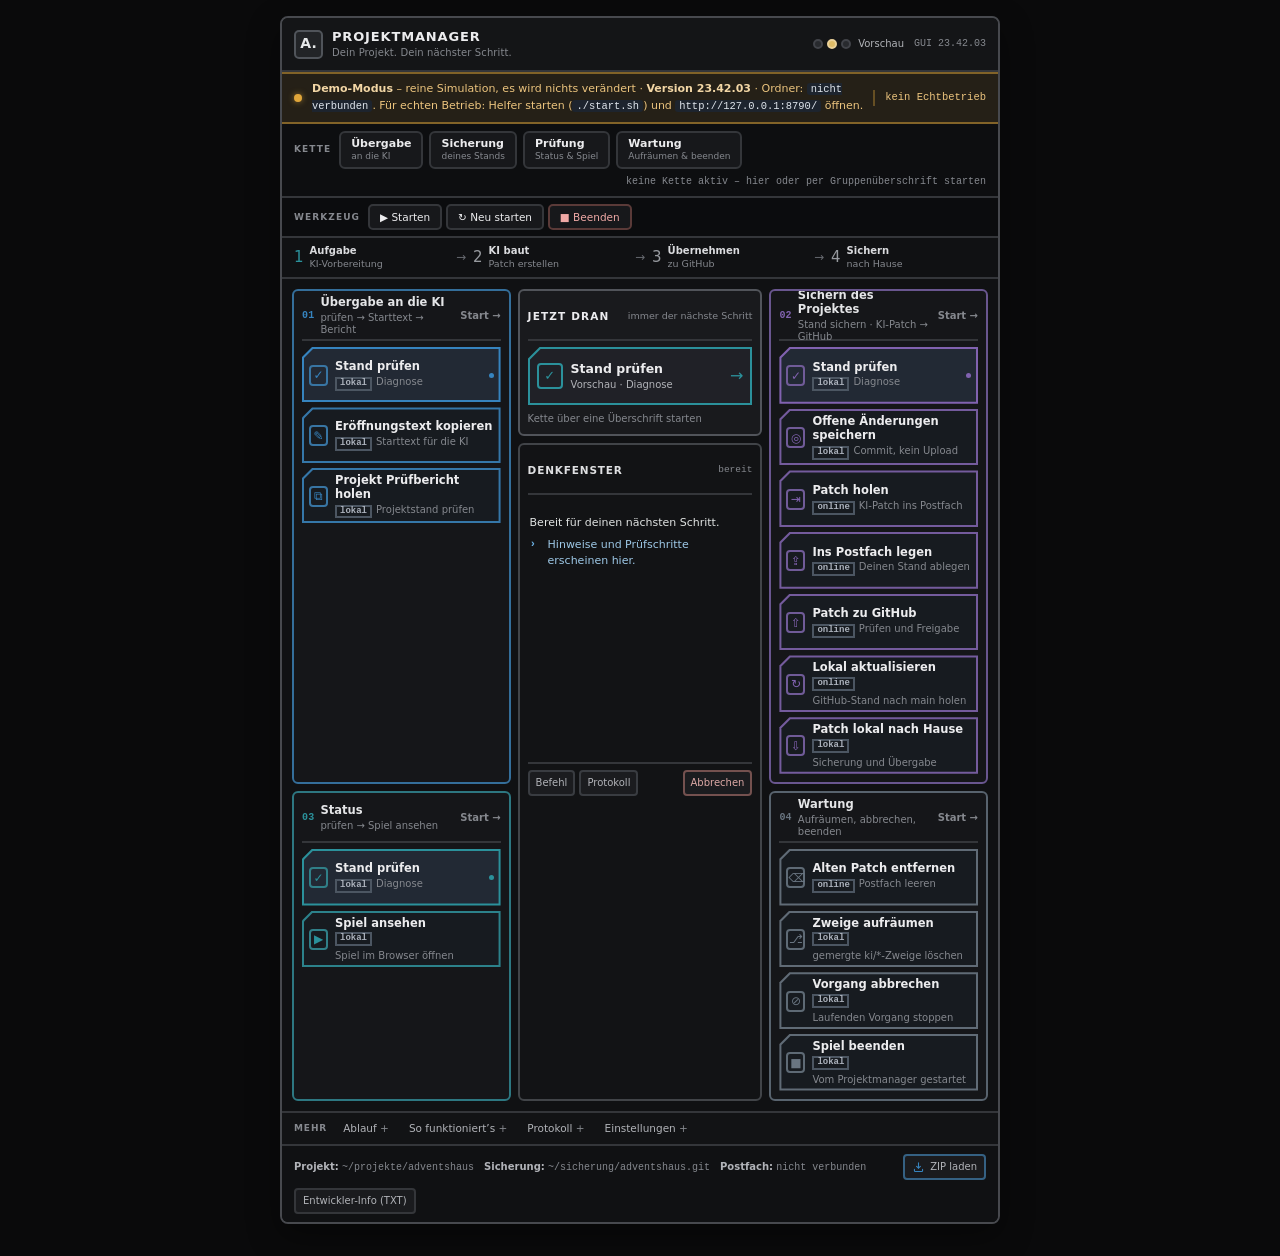
==== index.html @ cfe74dcd "Add files via upload" ====
<!DOCTYPE html>
<html lang="de"><head>
<meta charset="utf-8">
<meta name="viewport" content="width=device-width, initial-scale=1">
<title>Projektmanager</title>
<style id="appStyles">
  :root{
    --bg:#0a0a0b; --bg2:#101113; --karte:#151619; --kante:#34363a; --kante2:#4a4d52;
    --text:#ececee; --text2:#b1b3b8; --text3:#85888e;
    --blau:#3684bf; --violett:#8162b0; --tuerkis:#2b919b; --grau:#697581;
    --bernstein:#d7ac67; --gruen:#80c991; --rot:#dd8d88; --gelb:#dfbc67;
    --mono:"SFMono-Regular",Consolas,"Liberation Mono",Menlo,monospace;
    /* Einheitliche Linien-/Rahmenstärke der gesamten GUI (doppelt: 1px → 2px) */
    --rahmen:2px;
    /* Gemeinsame Kopfhöhe aller Spaltenköpfe: damit liegt die Oberkante des
       großen Knopfes immer exakt auf der Höhe der ersten Knöpfe in 01/02 */
    --kopf-h:42px;
  }
  *{box-sizing:border-box}
  html,body{margin:0;padding:0}
  h1,h2,h3,h4,p,pre{margin-top:0}
  button{font:inherit}
  body{
    background:var(--bg);
    color:var(--text);
    font-family:system-ui,-apple-system,"Segoe UI",Roboto,sans-serif;
    font-size:12px; line-height:1.4; padding:16px 8px 32px;
    -webkit-font-smoothing:antialiased;
  }
  .hidden{display:none !important}
  button:focus-visible{outline:2px solid #e8e9eb;outline-offset:2px}

  /* ---------- Hülle ---------- */
  .app{
    width:720px; max-width:100%; margin:0 auto;
    background:#101113;
    border:var(--rahmen) solid #47494e; border-radius:8px;
    box-shadow:0 12px 32px rgba(0,0,0,.38);
    overflow:hidden; animation:erscheinen .32s ease-out both;
  }
  @keyframes erscheinen{from{opacity:0;transform:translateY(5px)}to{opacity:1;transform:translateY(0)}}

  /* ---------- Kopf ---------- */
  .kopf{
    display:flex; align-items:center; justify-content:space-between; gap:10px;
    padding:10px 12px; border-bottom:var(--rahmen) solid var(--kante); background:#141517;
  }
  .logo{display:flex;align-items:center;gap:9px;min-width:0}
  .logo-mark{
    width:29px;height:29px;border-radius:5px;flex:none;
    background:#222427;border:var(--rahmen) solid #50545a;
    display:grid;place-items:center;color:#e6e8e9;font-weight:800;font-size:14px;
  }
  .logo-txt strong{display:block;font-size:13px;font-weight:750;letter-spacing:.065em;text-transform:uppercase}
  .logo-txt span{display:block;font-size:10px;color:var(--text3);letter-spacing:.01em}
  .kopf-rechts{display:flex;align-items:center;gap:10px;flex:none}

  .ampel{display:flex;align-items:center;gap:4px}
  .lampe{width:10px;height:10px;border-radius:50%;background:#282a2e;border:var(--rahmen) solid #414349;transition:background .2s,border-color .2s}
  .lampe.aktiv.rot{background:var(--rot);border-color:#e9aaa6}
  .lampe.aktiv.gelb{background:var(--gelb);border-color:#ead19a}
  .lampe.aktiv.gruen{background:var(--gruen);border-color:#a9ddb5}
  .ampel-txt{font-size:10px;color:var(--text2);margin-left:3px;white-space:nowrap}
  .version{font-family:var(--mono);font-size:10px;color:var(--text3);white-space:nowrap}

  /* ---------- Banner ---------- */
  /* Streifenform bleibt; Farbgebung und Inhaltsaufbau wie im Original-Banner
     (getönter Grund, farbige Kante, fettes Schlüsselwort, Code-Chips).
     Demo = gelb/bernstein, Echt = grün, Fehler = rot. */
  .banner{
    --bc:224,166,58; --bt:#ecc47e;
    display:flex;align-items:center;gap:10px;
    padding:7px 12px;font-size:11px;line-height:1.5;
    background:rgba(var(--bc),.1);color:var(--bt);
    border-top:var(--rahmen) solid rgba(var(--bc),.5);
    border-bottom:var(--rahmen) solid rgba(var(--bc),.5);
  }
  .banner.modus-demo{--bc:224,166,58; --bt:#ecc47e}
  .banner.modus-echt{--bc:53,194,138; --bt:#8fe0bd}
  .banner.fehler{--bc:217,83,79; --bt:#f0a9a6}
  .banner .punkt{width:8px;height:8px;border-radius:50%;flex:none;background:rgb(var(--bc));box-shadow:0 0 6px rgba(var(--bc),.6)}
  .banner .btext{flex:1;min-width:0}
  .banner .btext b{font-weight:700;color:color-mix(in srgb,var(--bt) 70%,#ffffff)}
  .banner .btext code{
    font-family:var(--mono);font-size:.95em;color:#dfe5ec;
    background:#1d242e;padding:0 4px;border-radius:3px;overflow-wrap:anywhere;
  }
  .banner .mono{
    font-family:var(--mono);font-size:10.5px;color:var(--bt);white-space:nowrap;flex:none;
    padding-left:10px;border-left:var(--rahmen) solid rgba(var(--bc),.35);
  }

  /* ---------- Stationsstraße ---------- */
  .strasse{
    display:flex;align-items:center;gap:7px;
    padding:7px 12px;border-bottom:var(--rahmen) solid var(--kante);background:#101113;
  }
  .str-schritt{display:flex;align-items:center;gap:6px;flex:1;min-width:0;font-size:10px;color:var(--text2)}
  .str-schritt b{display:block;color:#dadbde;font-weight:650;line-height:1.15}
  .str-schritt small{display:block;color:var(--text3);font-size:9.5px;white-space:nowrap;overflow:hidden;text-overflow:ellipsis}
  .str-schritt .nr{color:#979a9f;font-size:15px;line-height:1}
  .str-schritt.aktiv .nr{color:var(--tuerkis)}
  .str-pfeil{color:#64676d;font-size:12px;flex:none}

  /* ---------- Raster ---------- */
  .raster{
    display:grid;
    gap:7px; padding:10px;
    grid-template-columns:minmax(0,1fr) minmax(0,1.12fr) minmax(0,1fr);
    grid-template-rows:auto auto auto;
    grid-template-areas:
      "uebergabe mitte  sichern"
      "uebergabe denk   sichern"
      "status   denk   wartung";
    align-items:stretch;
  }
  .karte{
    background:var(--karte); border:var(--rahmen) solid var(--kante); border-radius:6px;
    padding:8px; display:flex; flex-direction:column; min-width:0;
    position:relative; overflow:hidden;
  }
  .karte.g-uebergabe,.karte.g-sichern,.karte.g-status,.karte.g-wartung{border-color:color-mix(in srgb,var(--c) 70%,#303943)}
  .karte.g-uebergabe{--c:var(--blau);grid-area:uebergabe}
  .karte.g-sichern{--c:var(--violett);grid-area:sichern}
  .karte.g-status{--c:var(--tuerkis);grid-area:status}
  .karte.g-wartung{--c:var(--grau);grid-area:wartung}
  .karte.g-mitte{--c:var(--blau);grid-area:mitte;background:#191a1d;border-color:#51545a}
  .karte.g-denkenkarte{--c:var(--tuerkis);grid-area:denk;background:#121315;border-color:#414448}

  /* Feste Kopfhöhe (border-box) – identisch mit .mitte-kopf und .denk-kopf */
  .karte-kopf{
    box-sizing:border-box;height:var(--kopf-h);display:flex;align-items:center;
    margin:0 0 6px;padding:0 0 6px;border-bottom:var(--rahmen) solid var(--kante);
  }
  .karte-kopf .nr{
    font-family:var(--mono);font-size:10px;font-weight:700;letter-spacing:.02em;color:var(--c);flex:none;
  }
  .karte-kopf .titel{
    font-size:11.5px;font-weight:700;letter-spacing:0;color:#e4e5e7;line-height:1.18;
  }
  .karte-kopf .titel .klein{display:block;margin-top:2px;font-size:10px;color:var(--text3);font-weight:400;line-height:1.2}
  .kette-start{
    display:flex;align-items:center;gap:6px;width:100%;height:100%;padding:0;border:0;
    background:transparent;color:inherit;text-align:left;cursor:pointer;font-family:inherit;
  }
  .kette-start:hover .titel{color:var(--c)}
  .kette-hinweis{margin-left:auto;color:var(--text3);font-size:10px;white-space:nowrap;transition:color .15s,transform .15s}
  .kette-start:hover .kette-hinweis{color:var(--c);transform:translateX(2px)}

  /* Raster statt Spalte: grid-auto-rows:1fr macht jede Zeile so hoch wie den
     höchsten Knopf der Gruppe – alle Knöpfe einer Gruppe sind gleich hoch und breit */
  .knopf-liste{display:grid;grid-template-columns:minmax(0,1fr);grid-auto-rows:1fr;gap:5px;align-content:start}
  .knopf-liste > .knopf{height:100%}
  .knopf{
    display:flex;align-items:center;gap:7px;width:100%;min-height:38px;text-align:left;
    position:relative;isolation:isolate;overflow:hidden;
    background:color-mix(in srgb,var(--c) 83%,#33383f);border:0;
    color:var(--text);font-family:inherit;font-size:11.5px;cursor:pointer;
    padding:6px 7px 5px;clip-path:polygon(10px 0,100% 0,100% 100%,0 100%,0 10px);
    transition:background .15s;
  }
  .knopf::before{
    content:"";position:absolute;inset:var(--rahmen);z-index:-1;background:#171b20;
    clip-path:polygon(9px 0,100% 0,100% 100%,0 100%,0 9px);
    transition:background .15s;
  }
  .knopf:hover{background:var(--c)}
  .knopf:hover::before{background:#20252a}
  .knopf:focus-visible,.gross:focus-visible{outline:0;background:#e9edf0}
  .knopf:disabled{opacity:.45;cursor:not-allowed}
  .knopf .sym{
    flex:none;width:19px;height:21px;display:grid;place-items:center;
    color:var(--c);font-size:12px;line-height:1;
    border:var(--rahmen) solid color-mix(in srgb,var(--c) 75%,#3d474f);border-radius:4px;
  }
  .knopf .txt{min-width:0;flex:1}
  .knopf .z1{display:block;font-weight:650;line-height:1.2}
  .knopf .z2{display:flex;align-items:baseline;gap:4px;flex-wrap:wrap;font-size:10px;color:var(--text3);line-height:1.2;margin-top:2px}
  .badge{font-family:var(--mono);font-size:9px;color:#adb3bd;font-weight:700;border:var(--rahmen) solid #4c5662;padding:0 3px;line-height:1.1}
  .knopf.markiert{background:var(--c)}
  .knopf.markiert::before{background:#222934}
  .knopf.markiert::after{content:"";width:5px;height:5px;border-radius:50%;background:var(--c);flex:none}
  .knopf.aktiv::before{background:#292b2f}

  /* ---------- Mitte: jetzt dran ---------- */
  /* Kopfhöhe = karte-kopf, damit die Oberkante des großen Knopfes exakt auf
     der Höhe des ersten Knopfes in 01/02 liegt */
  .mitte-kopf{
    box-sizing:border-box;height:var(--kopf-h);
    display:flex;align-items:center;justify-content:space-between;gap:6px;
    margin:0 0 6px;padding:0 0 6px;
    border-bottom:var(--rahmen) solid var(--kante);
  }
  .mitte-kopf h2{margin:0;font-size:10.5px;font-weight:750;letter-spacing:.11em;color:#ececef}
  .mitte-kopf .hinweis{font-size:9.5px;color:var(--text3)}
  .gross{
    display:flex;align-items:center;gap:8px;width:100%;min-height:58px;text-align:left;cursor:pointer;
    position:relative;isolation:isolate;overflow:hidden;
    background:var(--c);border:0;clip-path:polygon(12px 0,100% 0,100% 100%,0 100%,0 12px);
    color:var(--text);font-family:inherit;padding:9px;transition:background .15s;
  }
  .gross::before{content:"";position:absolute;inset:var(--rahmen);z-index:-1;background:#202127;clip-path:polygon(11px 0,100% 0,100% 100%,0 100%,0 11px);transition:background .15s}
  .gross:hover::before{background:#292b33}
  .gross .g-symbol{
    flex:none;width:26px;height:26px;border-radius:4px;display:grid;place-items:center;
    border:var(--rahmen) solid var(--c);color:var(--c);font-size:13px;
  }
  .gross .g-text{min-width:0;flex:1}
  .gross .g-label{display:block;font-size:12.5px;font-weight:700;line-height:1.2}
  .gross .g-sub{display:block;font-size:10px;color:var(--text2);line-height:1.25;margin-top:3px}
  .g-arrow{color:var(--c);font-size:16px;transition:transform .15s}
  .gross:hover .g-arrow{transform:translateX(2px)}
  .gross-kette{
    margin-top:7px;font-size:10px;color:var(--text3);display:flex;align-items:center;gap:5px;min-height:12px;
  }
  .gross-kette .kette-name{overflow:hidden;text-overflow:ellipsis;white-space:nowrap}
  .kette-fortschritt{display:flex;gap:3px;margin-left:auto;flex:none}
  .kette-fortschritt i{display:block;width:12px;height:2px;background:#53565b}
  .kette-fortschritt i.aktiv{background:var(--c)}

  /* ---------- Denkfenster ---------- */
  /* Höhe = karte-kopf der Seitenbereiche, damit „Denkfenster“ auf derselben
     Höhe wie „03 Status“ sitzt und der erste Textzeile die erste Zeile rechts/links folgt */
  .denk-kopf{
    display:flex;align-items:center;justify-content:space-between;gap:6px;
    box-sizing:border-box;height:var(--kopf-h);
    padding:0 0 6px;border-bottom:var(--rahmen) solid var(--kante);margin:0 0 6px;
  }
  .denk-kopf h3{margin:0;font-size:10.5px;font-weight:700;letter-spacing:.08em;text-transform:uppercase;color:#dfe0e2}
  .denk-status{font-family:var(--mono);font-size:9.5px;color:var(--text3);display:flex;align-items:center;gap:5px}
  .denk-fortschritt{
    height:7px;border-radius:4px;background:#0d0e10;border:1px solid var(--kante);
    overflow:hidden;margin:0 0 7px;opacity:0;transition:opacity .25s;
  }
  .denk-fortschritt.laeuft{opacity:1}
  .denk-fortschritt.laeuft::after{
    content:"";display:block;height:100%;width:45%;border-radius:4px;
    background:repeating-linear-gradient(45deg,var(--tuerkis) 0 8px,#173c42 8px 16px);
    animation:sbLaueft 1.1s linear infinite;
  }
  @keyframes sbLaueft{0%{transform:translateX(-110%)}100%{transform:translateX(290%)}}

  .denk-body{
    flex:1;min-height:85px;max-height:240px;overflow:auto;padding:0 2px 2px;
    font-size:11px;overflow-wrap:anywhere;scrollbar-width:thin;scrollbar-color:#44474c transparent;
  }
  .denk-body::-webkit-scrollbar{width:6px}
  .denk-body::-webkit-scrollbar-thumb{background:#44474c;border-radius:6px}
  .zeile-aktuell{font-size:11px;color:#e1e4e3;line-height:1.4;margin-bottom:7px}
  .pruef{list-style:none;margin:0;padding:0;display:flex;flex-direction:column;gap:4px}
  .pruef li{display:flex;gap:6px;align-items:flex-start;font-size:11px;color:var(--text2);line-height:1.4}
  .pruef li .m{flex:none;width:12px;font-family:var(--mono);font-weight:700}
  .pruef li.ok .m{color:var(--gruen)} .pruef li.ok{color:#a9d9b4}
  .pruef li.info .m{color:#6db3e8} .pruef li.info{color:#9ec9e8}
  .pruef li.warn .m{color:var(--rot)} .pruef li.warn{color:#f0a9a6}
  .pruef li.err .m{color:var(--rot)} .pruef li.err{color:#f3b5b2}
  .abschnitt{margin-top:8px;border-top:var(--rahmen) dashed var(--kante2);padding-top:6px}
  .abschnitt h4{margin:0 0 5px;font-size:9.5px;letter-spacing:.08em;text-transform:uppercase;color:var(--text3);font-weight:700}
  .abschnitt pre{
    margin:0;font-family:var(--mono);font-size:10px;color:#b3c2c0;background:#0d0e0f;
    border:var(--rahmen) solid var(--kante);border-radius:4px;padding:6px;white-space:pre-wrap;word-break:break-word;
  }
  .denk-fuss{
    display:flex;align-items:center;gap:4px;flex-wrap:wrap;
    margin-top:7px;padding-top:6px;border-top:var(--rahmen) solid var(--kante);
  }
  .mini{
    font-family:inherit;font-size:10px;color:var(--text2);background:#1b1c1f;border:var(--rahmen) solid #393c41;
    border-radius:4px;padding:4px 6px;cursor:pointer;transition:border-color .15s,color .15s;
  }
  .mini:hover{color:var(--text);border-color:var(--kante2)}
  .mini.aktiv{color:var(--tuerkis);border-color:#558f87;background:#1b2523}
  .mini.ok{color:var(--gruen);border-color:#537b5c}
  .mini.abbruch{margin-left:auto;color:#dda9a6;border-color:#74514f}
  .mini.abbruch:hover{color:#fff;border-color:var(--rot);background:#302221}
  a.mini{text-decoration:none;display:inline-flex;align-items:center}
  .patch-grid{display:grid;gap:8px}
  .patch-grid label{display:grid;gap:4px;font-size:10px;color:var(--text2)}
  .patch-grid textarea,.patch-grid input{
    width:100%;font-family:var(--mono);font-size:10.5px;line-height:1.45;color:var(--text);
    background:#0a0d11;border:var(--rahmen) solid var(--kante);border-radius:4px;padding:7px;outline:none;resize:vertical;
  }
  .patch-grid textarea:focus,.patch-grid input:focus{border-color:var(--violett)}
  .patch-werkzeuge{display:flex;align-items:center;gap:6px;flex-wrap:wrap}
  .patch-werkzeuge input{flex:1;min-width:150px}
  .paste-info{font-size:10.5px;color:var(--text2);line-height:1.4}
  .paste-info.ok{color:var(--gruen)} .paste-info.bad{color:var(--rot)}
  .token-zeile{display:flex;gap:6px;align-items:center;flex-wrap:wrap;margin-top:8px}
  .token-zeile input{flex:1;min-width:160px;font-family:var(--mono);font-size:11px;color:var(--text);background:var(--bg2);border:var(--rahmen) solid var(--kante);border-radius:4px;padding:6px}

  /* ---------- Reiter ---------- */
  .reiter{display:flex;align-items:center;gap:2px;flex-wrap:wrap;padding:0 10px;border-top:var(--rahmen) solid var(--kante);background:#121315}
  .reiter-label{padding:0 5px 0 2px;color:var(--text3);font-size:9px;letter-spacing:.1em;font-weight:700}
  .reiter button{
    font-family:inherit;font-size:10.5px;color:var(--text2);background:transparent;border:0;
    border-bottom:2px solid transparent;padding:8px 9px 7px;cursor:pointer;transition:color .15s,border-color .15s;
  }
  .reiter button::after{content:" +";color:var(--text3)}
  .reiter button:hover{color:var(--text)}
  .reiter button.aktiv{color:var(--tuerkis);border-bottom-color:var(--tuerkis)}
  .reiter button.aktiv::after{content:" -";color:var(--tuerkis)}
  .reiter-inhalt{padding:10px 13px 12px;border-top:var(--rahmen) solid var(--kante);background:#111214}
  .reiter-inhalt h3{margin:0 0 6px;font-size:11px;letter-spacing:.07em;text-transform:uppercase;color:#dfe0e2}
  .reiter-inhalt h4{margin:10px 0 4px;font-size:10px;letter-spacing:.06em;text-transform:uppercase;color:var(--text3)}
  .reiter-inhalt p,.reiter-inhalt li{font-size:11px;color:var(--text2);line-height:1.5}
  .reiter-inhalt ol,.reiter-inhalt ul{margin:0;padding-left:18px}
  .reiter-inhalt ol{list-style:decimal}
  .reiter-inhalt ul{list-style:disc}
  .reiter-inhalt li{margin:2px 0}
  .reiter-inhalt code{font-family:var(--mono);font-size:11px;color:#a8d8cf;background:#0e1114;border:var(--rahmen) solid var(--kante);padding:0 4px;border-radius:4px}
  .raster-log{font-family:var(--mono);font-size:11px;color:var(--text2);white-space:pre-wrap;max-height:220px;overflow:auto}
  .pfad-raster{display:grid;grid-template-columns:115px 1fr;gap:5px 10px;font-size:11px}
  .pfad-raster .k{color:var(--text3)}
  .pfad-raster .v{font-family:var(--mono);color:#a8d8cf;word-break:break-all}

  /* ---------- Fuß ---------- */
  .fuss{
    display:flex;align-items:center;gap:8px;flex-wrap:wrap;
    padding:8px 12px;border-top:var(--rahmen) solid var(--kante);background:#101113;font-size:10px;color:var(--text3);
  }
  .fuss .pfade{display:flex;gap:4px 10px;flex-wrap:wrap;margin-right:auto}
  .fuss .pfade span{white-space:nowrap}
  .fuss .pfade b{color:var(--text2);font-weight:600}
  .fuss .pfade code{font-family:var(--mono);color:var(--text3)}
  .fuss-knopf{
    font-family:inherit;font-size:10px;color:var(--text2);background:#1a1b1e;border:var(--rahmen) solid var(--kante);
    border-radius:4px;padding:4px 7px;cursor:pointer;
  }
  .fuss-knopf:hover{color:var(--text);border-color:var(--kante2)}
  .fuss-ico{display:inline-flex;align-items:center;gap:5px;border-color:color-mix(in srgb,var(--blau) 55%,#34363a)}
  .fuss-ico svg{width:13px;height:13px;flex:none;color:var(--blau)}
  .fuss-ico:hover{border-color:var(--blau)}

  /* ---------- Dialog ---------- */
  .dialog{
    position:fixed;inset:0;background:rgba(4,6,8,.72);display:grid;place-items:center;z-index:60;padding:20px;
  }
  .dialog-box{
    width:min(480px,100%);background:#151618;border:var(--rahmen) solid var(--kante2);border-radius:7px;
    box-shadow:0 30px 80px rgba(0,0,0,.7);overflow:hidden;
  }
  .dialog-kopf{
    display:flex;align-items:center;justify-content:space-between;
    padding:10px 12px;border-bottom:var(--rahmen) solid var(--kante);background:#1a1b1e;
  }
  .dialog-kopf h3{margin:0;font-size:12px;letter-spacing:.13em;text-transform:uppercase;color:#e6d3a6}
  .dialog-body{padding:12px}
  .dialog-body p{margin:0 0 9px;font-size:12px;color:var(--text2)}
  .dialog-body p.warn{color:#e2c98f}
  .dialog-body pre{
    margin:0;font-family:var(--mono);font-size:11px;color:#a8d8cf;background:#0a0c0f;
    border:var(--rahmen) solid var(--kante);border-radius:4px;padding:8px;white-space:pre-wrap;overflow-wrap:anywhere;
  }
  .dialog-fuss{display:flex;justify-content:flex-end;gap:8px;padding:11px 14px;border-top:var(--rahmen) solid var(--kante);background:#0e1114}
  .btn{
    font-family:inherit;font-size:12px;border-radius:7px;padding:6px 14px;cursor:pointer;border:var(--rahmen) solid var(--kante2);
    background:#171b20;color:var(--text);
  }
  .btn:hover{border-color:#454c56}
  .btn.gefahr{background:rgba(242,116,111,.14);border-color:rgba(242,116,111,.45);color:#ffc0bd}
  .btn.gefahr:hover{background:rgba(242,116,111,.24);border-color:var(--rot)}
  .btn.ok{background:rgba(63,214,192,.12);border-color:rgba(63,214,192,.45);color:#a9e9de}

  @media (max-width:680px){
    .raster{
      grid-template-columns:repeat(2,minmax(0,1fr));
      grid-template-areas:"mitte mitte" "denk denk" "uebergabe sichern" "status wartung";
    }
    .denk-body{min-height:70px}
  }
  @media (max-width:440px){
    body{padding:8px 6px 20px}
    .raster{grid-template-columns:minmax(0,1fr);grid-template-areas:"mitte" "denk" "uebergabe" "sichern" "status" "wartung"}
    .logo-txt span{display:none}
    .logo-txt strong{font-size:11.5px}
    .kopf-rechts{gap:6px}
    .ampel-txt{display:none}
    .version{font-size:9px}
    .strasse{gap:4px}
    .str-schritt{gap:3px}
    .str-schritt small{display:none}
    .str-schritt b{font-size:9.5px}
    .reiter{gap:0}
    .reiter button{padding-left:6px;padding-right:6px}
  }
  @media (prefers-reduced-motion:reduce){
    *,*::before,*::after{animation-duration:.01ms !important;animation-iteration-count:1 !important;transition-duration:.01ms !important;scroll-behavior:auto !important}
  }

  .pfad-raster input.cfg-inp{
    width:100%;font-family:var(--mono);font-size:11px;color:#a8d8cf;
    background:var(--bg2);border:var(--rahmen) solid var(--kante);border-radius:4px;padding:3px 6px;outline:none;
  }
  .pfad-raster input.cfg-inp:focus{border-color:var(--tuerkis)}
  .mini.warn{color:var(--gelb);border-color:#8a723b}
  .mini.warn:hover{color:#fff;border-color:var(--gelb);background:#2d2616}
  .reiter-inhalt a{color:var(--tuerkis)}

  /* ---------- Kette-Leiste (oben): Auswahl + aktiver Zustand ---------- */
  .kettenleiste{
    display:flex;align-items:center;gap:6px;flex-wrap:wrap;
    padding:7px 12px;border-bottom:var(--rahmen) solid var(--kante);background:#0d0e10;
  }
  .kl-label{font-size:9px;letter-spacing:.12em;color:var(--text3);font-weight:700;padding-right:2px}
  .kl-chip{
    display:flex;flex-direction:column;align-items:flex-start;gap:1px;
    font-family:inherit;background:#17181b;border:var(--rahmen) solid var(--kante);border-radius:6px;
    color:var(--text);padding:5px 10px;cursor:pointer;transition:border-color .15s,background .15s;
  }
  .kl-chip b{font-size:11px;font-weight:700;line-height:1.15}
  .kl-chip small{font-size:9px;color:var(--text3);line-height:1.15}
  .kl-chip:hover{border-color:var(--kante2)}
  .kl-chip:focus-visible{outline:2px solid #e8e9eb;outline-offset:1px}
  .kl-chip.aktiv{background:#182420;border-color:var(--tuerkis)}
  .kl-chip.aktiv b{color:var(--tuerkis)}
  .kl-chip.aktiv small{color:#7fb8a8}
  .kl-status{margin-left:auto;font-family:var(--mono);font-size:10px;color:var(--text3);white-space:nowrap}
  .kl-status.aktiv{color:var(--tuerkis)}
  .kette-start.aktiv .titel{color:var(--tuerkis)}
  .kette-start.aktiv .kette-hinweis{color:var(--tuerkis)}
  @media (max-width:680px){ .kl-status{flex-basis:100%;margin-left:0} }

  /* ---------- Werkzeugleiste (System-Knöpfe kompakt) ---------- */
  .werkzeugleiste{
    display:flex;align-items:center;gap:6px;flex-wrap:wrap;
    padding:6px 12px;border-bottom:var(--rahmen) solid var(--kante);background:#0b0c0e;
  }
  .wk-label{font-size:9px;letter-spacing:.12em;color:var(--text3);font-weight:700;padding-right:2px}
  .wk-btn{
    font-family:inherit;font-size:10.5px;background:#17181b;border:var(--rahmen) solid var(--kante);
    border-radius:5px;color:var(--text);padding:4px 10px;cursor:pointer;transition:border-color .15s,background .15s;
  }
  .wk-btn:hover{border-color:var(--kante2)}
  .wk-btn.wk-rot{color:#f0a9a6;border-color:#5a3a38}
  .wk-btn.wk-rot:hover{border-color:var(--rot);background:#2a1d1c}
  #wkBestaetigung{display:flex;align-items:center;gap:6px}
  #wkBestaetigungText{font-size:10.5px;color:var(--gelb)}
</style>
</head>
<body>
<div class="app" id="app">

  <!-- Kopf -->
  <header class="kopf">
    <div class="logo">
      <div class="logo-mark">A.</div>
      <div class="logo-txt">
        <strong>Projektmanager</strong>
        <span>Dein Projekt. Dein nächster Schritt.</span>
      </div>
    </div>
    <div class="kopf-rechts">
      <div class="ampel" title="Vorschau: Die Ampel zeigt den aktuellen Prüfstatus.">
        <span class="lampe rot" id="lampeRot"></span>
        <span class="lampe gelb aktiv" id="lampeGelb"></span>
        <span class="lampe gruen" id="lampeGruen"></span>
        <span class="ampel-txt" id="ampelText">Vorschau</span>
      </div>
      <div class="version" id="versionAnzeige">GUI 23.42.03</div>
    </div>
  </header>

  <!-- Modus-Banner -->
  <div class="banner modus-demo" id="modusBanner">
    <span class="punkt"></span>
    <span class="btext" id="modusText"><b>Demo-Modus</b> – reine Simulation, es wird nichts verändert · <b>Version 23.42.03</b> · Ordner: <code>nicht verbunden</code>. Für echten Betrieb: Helfer starten (<code>./start.sh</code>) und <code>http://127.0.0.1:8790/</code> öffnen.</span>
    <span class="mono" id="modusVersion">kein Echtbetrieb</span>
  </div>

  <!-- Kette-Auswahl (oben): die aktive Kette leuchtet hier UND an der Gruppenüberschrift -->
  <div class="kettenleiste" id="kettenleiste">
    <span class="kl-label">KETTE</span>
    <button class="kl-chip" data-kette="01" type="button" title="Kette „Übergabe an die KI“ starten: prüfen → Starttext → Bericht. Zweiter Klick beendet die Kette."><b>Übergabe</b><small>an die KI</small></button>
    <button class="kl-chip" data-kette="02" type="button" title="Kette „Sichern des Projektes“ starten: prüfen → speichern → Patch holen → Ins Postfach legen → zu GitHub → aktualisieren → nach Hause. Zweiter Klick beendet die Kette."><b>Sicherung</b><small>deines Stands</small></button>
    <button class="kl-chip" data-kette="03" type="button" title="Kette „Status“ starten: prüfen → Spiel ansehen. Zweiter Klick beendet die Kette."><b>Prüfung</b><small>Status &amp; Spiel</small></button>
    <button class="kl-chip" data-kette="04" type="button" title="Kette „Wartung“ starten: entfernen → Zweige → abbrechen → beenden. Zweiter Klick beendet die Kette."><b>Wartung</b><small>Aufräumen &amp; beenden</small></button>
    <span class="kl-status" id="klStatus">keine Kette aktiv – hier oder per Gruppenüberschrift starten</span>
  </div>

  <!-- Werkzeugleiste (System): Start-Status, Neu starten, Beenden -->
  <div class="werkzeugleiste" id="werkzeugleiste">
    <span class="wk-label">WERKZEUG</span>
    <span id="wkNormal">
      <button class="wk-btn" id="wkStart" type="button" title="Zeigt den Helfer-Status; der Start läuft über bash start.sh / Desktop-Knopf">▶ Starten</button>
      <button class="wk-btn" id="wkNeustart" type="button" title="Beendet den Helfer und startet sofort wieder den aus diesem Ordner (behebt Start-Probleme)">↻ Neu starten</button>
      <button class="wk-btn wk-rot" id="wkBeenden" type="button" title="Beendet den Helfer sicher (PID wird aufgeräumt)">■ Beenden</button>
    </span>
    <span id="wkBestaetigung" class="hidden">
      <span id="wkBestaetigungText">Wirklich?</span>
      <button class="wk-btn wk-rot" id="wkJa" type="button">Ja</button>
      <button class="wk-btn" id="wkNein" type="button">Nein</button>
    </span>
  </div>

  <!-- Stationsstraße -->
  <div class="strasse" id="strasse">
    <span class="str-schritt" data-schritt="1"><span class="nr">1</span><span><b>Aufgabe</b><small>KI-Vorbereitung</small></span></span>
    <span class="str-pfeil" aria-hidden="true">→</span>
    <span class="str-schritt" data-schritt="2"><span class="nr">2</span><span><b>KI baut</b><small>Patch erstellen</small></span></span>
    <span class="str-pfeil" aria-hidden="true">→</span>
    <span class="str-schritt" data-schritt="3"><span class="nr">3</span><span><b>Übernehmen</b><small>zu GitHub</small></span></span>
    <span class="str-pfeil" aria-hidden="true">→</span>
    <span class="str-schritt" data-schritt="4"><span class="nr">4</span><span><b>Sichern</b><small>nach Hause</small></span></span>
  </div>

  <!-- ===== Raster ===== -->
  <main class="raster">

    <!-- 01 Übergabe an die KI (oben links – ZWANG bis auf Widerruf) -->
    <section class="karte g-uebergabe">
      <h2 class="karte-kopf">
        <button class="kette-start" data-kette="01" title="Kette starten: Stand prüfen → Eröffnungstext kopieren → Prüfbericht holen">
          <span class="nr">01</span><span class="titel">Übergabe an die KI<span class="klein">prüfen → Starttext → Bericht</span></span><span class="kette-hinweis">Start →</span>
        </button>
      </h2>
      <div class="knopf-liste" id="kn-01"></div>
    </section>

    <!-- Mitte: Jetzt dran -->
    <section class="karte g-mitte">
      <div class="mitte-kopf">
        <h2>JETZT DRAN</h2>
        <span class="hinweis">immer der nächste Schritt</span>
      </div>
      <button class="gross" id="grossKnopf" title="Vorschau: Prüft den Stand von Projekt, Sicherung und Postfach – nur lesend.">
        <span class="g-symbol" id="grossSymbol">✓</span>
        <span class="g-text">
          <span class="g-label" id="grossLabel">Stand prüfen</span>
          <span class="g-sub" id="grossSub">Vorschau · Diagnose</span>
        </span>
        <span class="g-arrow" aria-hidden="true">→</span>
      </button>
      <div class="gross-kette" id="grossKette">Kette über eine Überschrift starten</div>
    </section>

    <!-- 02 Sichern des Projektes (oben rechts – ZWANG bis auf Widerruf) -->
    <section class="karte g-sichern">
      <h2 class="karte-kopf">
        <button class="kette-start" data-kette="02" title="Kette starten: Stand prüfen → Offene Änderungen speichern → Patch holen → Ins Postfach legen → Patch zu GitHub → Lokal aktualisieren → Patch lokal nach Hause">
          <span class="nr">02</span><span class="titel">Sichern des Projektes<span class="klein">Stand sichern · KI-Patch → GitHub</span></span><span class="kette-hinweis">Start →</span>
        </button>
      </h2>
      <div class="knopf-liste" id="kn-02"></div>
    </section>

    <!-- Denkfenster (Raster-Element direkt unter „JETZT DRAN“) -->
    <section class="karte g-denkenkarte">
      <div class="denk-kopf">
        <h3>Denkfenster</h3>
        <span class="denk-status" id="denkStatus"><span id="denkStatusText">bereit</span></span>
      </div>
      <div class="denk-fortschritt" id="denkFortschritt" aria-hidden="true"></div>
      <div class="denk-body" id="denkBody" aria-live="polite">
        <div class="zeile-aktuell" id="denkAktuell">Bereit für deinen nächsten Schritt.</div>
        <ul class="pruef" id="denkListe"><li class="info"><span class="m">›</span><span>Hinweise und Prüfschritte erscheinen hier.</span></li></ul>
        <div class="abschnitt hidden" id="abschnittBefehl">
          <h4>Genauer Befehl</h4>
          <pre id="befehlText">–</pre>
        </div>
        <div class="abschnitt hidden" id="abschnittProtokoll">
          <h4>Protokoll</h4>
          <pre id="protokollText">–</pre>
        </div>
      </div>
      <div class="denk-fuss">
        <button class="mini" id="btnBefehl" aria-expanded="false" aria-controls="abschnittBefehl" title="Zeigt den genauen Befehl und die Schritte der Aktion">Befehl</button>
        <button class="mini" id="btnProtokoll" aria-expanded="false" aria-controls="abschnittProtokoll" title="Zeigt das Protokoll der Sitzung">Protokoll</button>
        <button class="mini ok hidden" id="btnBasis" title="Setzt die Patch-Basis nach Prüfsummenkontrolle auf GitHub-main; Patch-Inhalt bleibt unverändert">Basis korrigieren</button>
        <button class="mini warn hidden" id="btnOverwrite" title="Überschreibt den bereits im Postfach liegenden Patch nach Bestätigung">Trotzdem überschreiben</button>
        <a class="mini hidden" id="solveLink" href="#" target="_blank" rel="noopener" title="Öffnet die vom Helfer genannte Seite">Öffnen</a>
        <button class="mini ok hidden" id="btnBericht" title="Kopiert den echten Prüfbericht; in der Demo einen ausdrücklich gekennzeichneten Beispielbericht">Bericht kopieren</button>
        <button class="mini abbruch" id="btnAbbruch" title="Bricht die Anzeige ab; der Helfer führt bereits gestartete Prüfschritte sauber zu Ende">Abbrechen</button>
      </div>
    </section>

    <!-- 03 Status (unten links) -->
    <section class="karte g-status">
      <h2 class="karte-kopf">
        <button class="kette-start" data-kette="03" title="Kette starten: Stand prüfen → Spiel ansehen">
          <span class="nr">03</span><span class="titel">Status<span class="klein">prüfen → Spiel ansehen</span></span><span class="kette-hinweis">Start →</span>
        </button>
      </h2>
      <div class="knopf-liste" id="kn-03"></div>
    </section>

    <!-- 04 Wartung (unten rechts) -->
    <section class="karte g-wartung">
      <h2 class="karte-kopf">
        <button class="kette-start" data-kette="04" title="Kette starten: Alten Patch entfernen → Zweige aufräumen → Vorgang abbrechen → Spiel beenden">
          <span class="nr">04</span><span class="titel">Wartung<span class="klein">Aufräumen, abbrechen, beenden</span></span><span class="kette-hinweis">Start →</span>
        </button>
      </h2>
      <div class="knopf-liste" id="kn-04"></div>
    </section>
  </main>

  <!-- Reiter -->
  <nav class="reiter" id="reiter" aria-label="Weitere Informationen">
    <span class="reiter-label">MEHR</span>
    <button data-reiter="ablauf" aria-expanded="false" aria-controls="reiterInhalt">Ablauf</button>
    <button data-reiter="so" aria-expanded="false" aria-controls="reiterInhalt">So funktioniert’s</button>
    <button data-reiter="protokoll" aria-expanded="false" aria-controls="reiterInhalt">Protokoll</button>
    <button data-reiter="einstellungen" aria-expanded="false" aria-controls="reiterInhalt">Einstellungen</button>
  </nav>
  <section class="reiter-inhalt hidden" id="reiterInhalt"></section>

  <!-- Fußzeile -->
  <footer class="fuss">
    <div class="pfade">
      <span><b>Projekt:</b> <code id="pfadProjekt">~/projekte/adventshaus</code></span>
      <span><b>Sicherung:</b> <code id="pfadSicherung">~/sicherung/adventshaus.git</code></span>
      <span id="pfadPostfachWrap"><b>Postfach:</b> <code id="pfadPostfach">nicht verbunden</code></span>
    </div>
    <button class="fuss-knopf fuss-ico" id="btnZip" title="Lädt das vollständige Paket: GUI, Python-Helfer, Start-/Stop-Skripte, Konfiguration, README und HISTORIE">
      <svg viewBox="0 0 24 24" aria-hidden="true" fill="none" stroke="currentColor" stroke-width="2" stroke-linecap="round" stroke-linejoin="round"><path d="M12 3.5v9.5"></path><path d="m8.5 9.8 3.5 3.5 3.5-3.5"></path><path d="M4.5 15.5V18a1.5 1.5 0 0 0 1.5 1.5h12a1.5 1.5 0 0 0 1.5-1.5v-2.5"></path></svg>ZIP laden
    </button>
    <button class="fuss-knopf" id="btnInfo" title="Lädt die vollständige Entwickler-Info (Quellcode aller Komponenten und gesamte HISTORIE)">Entwickler-Info (TXT)</button>
  </footer>
</div>

<!-- Bestätigungs-Dialog -->
<div class="dialog hidden" id="dialog" role="dialog" aria-modal="true" aria-labelledby="dialogTitel">
  <div class="dialog-box">
    <div class="dialog-kopf">
      <h3 id="dialogTitel">Simulation bestätigen</h3>
      <span class="version" id="dialogVersion"></span>
    </div>
    <div class="dialog-body">
      <p class="warn" id="dialogWarn"></p>
      <p id="dialogText"></p>
      <pre id="dialogVorschau"></pre>
    </div>
    <div class="dialog-fuss">
      <button class="btn" id="dialogAbbrechen" title="Bricht nur den Dialog ab – es ist noch nichts passiert">Abbrechen</button>
      <button class="btn gefahr" id="dialogOk" title="Zeigt die Aktion als Simulation, ohne etwas zu verändern">Simulation starten</button>
    </div>
  </div>
</div>

<!-- Patch-Eingabe: Text, Datei oder Adresse; echte Aktion nur mit Helfer -->
<div class="dialog hidden" id="patchDialog" role="dialog" aria-modal="true" aria-labelledby="patchTitel">
  <div class="dialog-box">
    <div class="dialog-kopf"><h3 id="patchTitel">Patch holen</h3><span class="version">online · Gist</span></div>
    <div class="dialog-body patch-grid">
      <p class="warn" id="patchModus">Das Token bleibt im lokalen Helfer. Patch und json mit Basis sind Pflicht.</p>
      <div class="patch-werkzeuge">
        <button class="btn" id="patchAnfrage" type="button" title="Lädt die Anweisung an die KI in die Zwischenablage: Patch als TXT-Datei mit Code in der Vorschau + Patch-Dateien als ZIP zum Download. Danach mit STRG+V in den KI-Chat einfügen.">KI-Anfrage kopieren</button>
        <span class="paste-info">Anweisung an die KI: Patch als TXT mit Code (Vorschau) + als ZIP zum Download</span>
      </div>
      <div class="patch-werkzeuge">
        <button class="btn" id="patchDateiKnopf" type="button">Datei wählen</button>
        <input type="file" id="patchDatei" accept=".patch,.diff,.txt,.json,.zip" hidden="">
        <span class="paste-info" id="patchDateiName">keine Datei gewählt</span>
      </div>
      <label>Patch-Text<textarea id="patchText" rows="7" spellcheck="false" placeholder="diff --git …"></textarea></label>
      <label>aktuell.json mit Basis (Pflicht)<textarea id="patchMeta" rows="3" spellcheck="false" placeholder="{&quot;datei&quot;:&quot;aktuell.patch&quot;,&quot;sha256&quot;:&quot;…&quot;,&quot;titel&quot;:&quot;…&quot;,&quot;basis&quot;:&quot;2aecf78&quot;}"></textarea></label>
      <label>Oder Adresse der KI-Vorschau (GitHub/Gist)</label>
      <div class="patch-werkzeuge"><input id="patchUrl" type="text" placeholder="https://gist.github.com/…" autocomplete="off" spellcheck="false"><button class="btn" id="patchHolen" type="button">Von dort holen</button></div>
      <div class="paste-info" id="patchInfo">Noch nichts eingefügt.</div>
    </div>
    <div class="dialog-fuss"><button class="btn" id="patchAbbrechen" type="button">Abbrechen</button><button class="btn gefahr" id="patchOk" type="button" disabled="">Ins Postfach legen</button></div>
  </div>
</div>

<!-- Eingebettete Original-Komponenten: Nur Text, wird nicht ausgeführt. -->
<script type="text/plain" id="src-einstellungen">
{
  "projekt": "~/projekte/adventshaus",
  "sicherung": "~/sicherung/adventshaus.git",
  "kennung": "KI-B",
  "port": 8790,
  "spiel_url": "http://localhost:5173/"
}
</script>
<script type="text/plain" id="src-start">
#!/usr/bin/env bash
# Projektmanager (Adventshaus) — Start (nur lokal, 127.0.0.1)
HERE="$(cd "$(dirname "$0")" && pwd)"
for f in projektmanager.py projektmanager.js index.html; do
  if [ ! -f "$HERE/$f" ]; then
    echo "FEHLER: $f fehlt im Ordner $HERE."
    echo "Ursache fast immer: ZIP unvollständig entpackt, doppelter Ordner (…/projektmanager-23.42/projektmanager-23.42/…) oder Ordner wurde verschoben, während der Helfer lief."
    echo "Prüfe: ls $HERE  (müssen 11 Dateien sein, u. a. index.html)"
    exit 1
  fi
done
cd "$HERE" || exit 1
echo "==> Projektmanager-Ordner: $HERE"
if ! command -v python3 >/dev/null 2>&1; then
  echo "FEHLER: Python 3 fehlt. Installieren (Debian/Ubuntu): sudo apt install python3"
  exit 1
fi
mkdir -p "$HOME/.config/adventshaus" 2>/dev/null
if [ ! -f "$HOME/.config/adventshaus/gist-token" ]; then
  touch "$HOME/.config/adventshaus/gist-token" 2>/dev/null
  chmod 600 "$HOME/.config/adventshaus/gist-token" 2>/dev/null
  echo "==> Token-Datei angelegt (leer): ~/.config/adventshaus/gist-token"
fi
VER="$(grep -o 'HELPER_VERSION = "[^"]*"' projektmanager.py | head -1 | sed 's/.*"\(.*\)"/\1/')"
echo "==> Projektmanager-Version: ${VER:-unbekannt}  (Ordner: $HERE)"
echo "==> Starte Helfer … der Browser öffnet sich. Dieses Fenster bleibt offen (Strg+C beendet)."
exec python3 -u projektmanager.py
</script>
<script type="text/plain" id="src-stop">
#!/usr/bin/env bash
# Beendet NUR den Projektmanager-Helfer, nicht das Spiel oder andere Programme.
set -u
HERE="$(cd "$(dirname "$0")" && pwd)"
cd "$HERE" || exit 1
ist_helfer() {
  [ -r "/proc/$1/cmdline" ] || return 1
  CMD="$(tr '\0' ' ' < "/proc/$1/cmdline" 2>/dev/null)"
  case "$CMD" in
    *projektmanager.py*) case "$CMD" in python*|*/python*) return 0 ;; *) return 1 ;; esac ;;
    *) return 1 ;;
  esac
}
BEENDET=""
if [ -f projektmanager.pid ]; then
  PID="$(tr -dc '0-9' < projektmanager.pid 2>/dev/null)"
  if [ -n "$PID" ] && kill -0 "$PID" 2>/dev/null && ist_helfer "$PID"; then
    kill "$PID" 2>/dev/null
    i=0; while [ $i -lt 5 ] && kill -0 "$PID" 2>/dev/null; do sleep 1; i=$((i+1)); done
    kill -9 "$PID" 2>/dev/null
    BEENDET="$PID"
  fi
  rm -f projektmanager.pid
fi
for P in $(pgrep -f "projektmanager[.]py" 2>/dev/null); do
  [ "$P" = "$$" ] && continue
  ist_helfer "$P" || continue
  kill "$P" 2>/dev/null
  BEENDET="$BEENDET $P"
done
sleep 1
for P in $(pgrep -f "projektmanager[.]py" 2>/dev/null); do
  [ "$P" = "$$" ] && continue
  ist_helfer "$P" || continue
  kill -9 "$P" 2>/dev/null
done
sleep 1
REST=""
for P in $(pgrep -f "projektmanager[.]py" 2>/dev/null); do
  ist_helfer "$P" && REST="$REST $P"
done
if [ -z "${REST// /}" ]; then
  TEXT="Projektmanager ist beendet. ${BEENDET}"
else
  TEXT="Achtung: der Projektmanager-Helfer läuft noch:$REST"
fi
echo "$TEXT"
if [ -n "${DISPLAY:-}" ]; then
  if command -v zenity >/dev/null 2>&1; then
    if zenity --help 2>/dev/null | grep -q -- '--css'; then
      CSS='*{background-color:#151619;color:#ececee} label{font-size:12px} button{background-image:none;background-color:#1a1b1e;border:2px solid #4a4d52;border-radius:7px;padding:5px 18px;font-size:12px} button:hover{background-color:#232528;border-color:#697581}'
      zenity --info --title="Projektmanager" --width=280 --text="$TEXT" --css="$CSS" 2>/dev/null
    else
      zenity --info --title="Projektmanager" --width=280 --text="$TEXT" 2>/dev/null
    fi
    exit 0
  fi
  if command -v kdialog >/dev/null 2>&1; then
    kdialog --title "Projektmanager" --msgbox "$TEXT" 2>/dev/null
    exit 0
  fi
  if command -v xmessage >/dev/null 2>&1; then
    xmessage -center -timeout 15 "$TEXT" 2>/dev/null
    exit 0
  fi
  for T in gnome-terminal konsole xterm; do
    if command -v "$T" >/dev/null 2>&1; then
      "$T" -- bash -c "printf '%s\n\n' '$TEXT'; read -r -p 'Enter schließt …'" 2>/dev/null \
        || "$T" -e bash -c "printf '%s\n\n' '$TEXT'; read -r -p 'Enter schließt …'" 2>/dev/null
      exit 0
    fi
  done
fi
echo "Hinweis: kein Fenster möglich – Meldung nur hier."
</script>
<script type="text/plain" id="src-neustart">
#!/usr/bin/env bash
# Neustart: beendet ALLE Projektmanager-Helfer (auch aus anderen Ordnern) und startet den aus diesem Ordner.
HERE="$(cd "$(dirname "$0")" && pwd)"
bash "$HERE/stop.sh"
cd "$HERE" || exit 1
exec bash "$HERE/start.sh"
</script>
<script type="text/plain" id="src-install">
#!/usr/bin/env bash
# Einmalig installieren: ein Desktop-Knopf mit dem tatsächlichen Ordnerpfad.
# (Beenden/Neu starten sind jetzt in der Werkzeugleiste der GUI.)
HERE="$(cd "$(dirname "$0")" && pwd)"
mkdir -p "$HOME/.config/adventshaus" 2>/dev/null
if [ ! -f "$HOME/.config/adventshaus/gist-token" ]; then
  touch "$HOME/.config/adventshaus/gist-token" 2>/dev/null
  chmod 600 "$HOME/.config/adventshaus/gist-token" 2>/dev/null
fi
DESK="$HOME/Schreibtisch"
[ -d "$DESK" ] || DESK="$HOME/Desktop"
mkdir -p "$DESK" 2>/dev/null
rm -f "$DESK/Adventshaus-Leitstand.desktop" "$DESK/Adventshaus-Leitstand-beenden.desktop" "$DESK/Adventshaus-Leitstand-neustart.desktop" "$DESK/Adventshaus-Kipm.desktop" "$DESK/kipm.desktop" 2>/dev/null
FILE="$DESK/projektmanager.desktop"
cat > "$FILE" <<EOF
[Desktop Entry]
Type=Application
Name=Projektmanager
GenericName=KI-Übergabe
Comment=Startet den Projektmanager (Helfer + Fenster) – nur lokal
Exec=bash "$HERE/start.sh"
Icon=applications-system
Terminal=false
Categories=Utility;
EOF
chmod +x "$FILE" 2>/dev/null
if command -v gio >/dev/null 2>&1; then
  for F in "$FILE"; do
    gio set "$F" metadata::trusted true 2>/dev/null || true
    gio set "$F" kde::trusted true 2>/dev/null || true
  done
fi
echo "==> Fertig. Ein Icon auf dem Schreibtisch (Ordner: $HERE)"
echo "Beenden und Neu starten laufen über die Werkzeugleiste in der GUI."
</script>
<script type="text/plain" id="src-readme">
# Projektmanager (Adventshaus) — Version 23.42.03

Eigenständiges Projektmanager-Fenster für den KI-Ablauf am Adventshaus.
Die GUI funktioniert ohne Node-Build und ohne externe CDN-Skripte; der Python-Helfer
lauscht nur auf 127.0.0.1, verlangt ein Sitzungstoken und führt ausschließlich feste Aktionen aus.

## Inhalt des ZIP
- index.html: aktuelle GUI, inline CSS/JS, funktioniert auch per Doppelklick
- style.css: dieselbe Gestaltung als Referenzdatei
- projektmanager.js: dieselbe Aktionslogik als Referenzdatei
- projektmanager.py: lokaler Helfer mit fester API, Sitzungstoken und Git-/Gist-Aktionen
- start.sh / stop.sh / neustart.sh / install-desktop.sh: Start, sicheres Beenden, Neustart (Incident-Hilfe), Desktop-Icon
- einstellungen.json: Projektpfade, Kennung, Port, Spiel-Adresse
- README.md und HISTORIE.md: Anleitung und vollständiger Änderungsverlauf

## Start ohne Terminal-Befehle
1. ZIP vollständig entpacken. Die Dateien müssen zusammen in einem Ordner liegen.
2. Einmalig install-desktop.sh ausführen. Danach gibt es zwei Desktop-Knöpfe.
3. „Projektmanager“ doppelklicken. Es öffnet sich das Projektmanager-Fenster
   (ohne Adressleiste, falls Chromium/Chrome installiert ist; sonst Browser-Tab).
   Beenden und „Neu starten" laufen über die **Werkzeugleiste** oben in der GUI.

Alternativ: bash start.sh oder python3 projektmanager.py im entpackten Ordner.
Voraussetzung: Python 3; für Spiel/Build zusätzlich Node/npm, für Pull Requests gh.

## Token-Sicherheit (nur Postfach-Zugriff)
- Der Token wird im Reiter „Einstellungen“ eingegeben und außerhalb von GUI und
  Projektordner unter ~/.config/adventshaus/gist-token (Rechte 600) gespeichert.
- Minimalrechte: ausschließlich „gist“ (kein „repo“-Zugriff auf das Projekt-Repository!).
- Mit „Echt testen“ prüft der Helfer direkt die GitHub-Gist-API und warnt, falls zu
  weite Rechte (z. B. repo) vergeben wurden. Über „Entfernen“ wird der Token lokal gelöscht.

## Demo und Echtbetrieb
Doppelklick auf index.html ohne Helfer: gelber Demo-Banner, nur Simulation.
Mit Helfer: grüner Banner mit Version und Ordner; die Knöpfe rufen die echte API.
Nach jedem Dateiaustausch Helfer beenden und neu starten. Versionsnummer prüfen.
</script>
<script type="text/plain" id="src-python">
#!/usr/bin/env python3
# -*- coding: utf-8 -*-
"""Adventshaus · Projektmanager — lokaler Helfer, nur 127.0.0.1, Sitzungstoken und feste Aktionen."""
import json
import os
import re
import time
import subprocess
import hashlib
import webbrowser
import signal
import shutil
import tempfile
import secrets
import hmac
import socket
import threading
import http.server
import socketserver
import urllib.request
import urllib.error
import urllib.parse

HERE = os.path.dirname(os.path.abspath(__file__))
HOME = os.path.expanduser("~")
TOKEN_PATH = os.path.join(HOME, ".config", "adventshaus", "gist-token")
GIST_ID = "f28cc85bf67f8a7f2fa6251a2092a33c"
GIST_API = "https://api.github.com/gists/" + GIST_ID
GIST_URL = "https://gist.github.com/Chihuaua/" + GIST_ID
REPO_URL = "https://github.com/Chihuaua/adventshaus"
CONFIG = os.path.join(HERE, "einstellungen.json")
PID_FILE = os.path.join(HERE, "projektmanager.pid")
HELPER_VERSION = "23.42.03"
GUI_HINT = "23.42.03"
HELPER_REVISION = "23.42.03"
import io
import ipaddress
import shlex
import zipfile

MAX_PATCH_BYTES = 8 * 1024 * 1024
MAX_HTTP_BYTES = 16 * 1024 * 1024



SESSION_TOKEN = secrets.token_hex(24)
GAME_PROC = None
GAME_LOG = os.path.join(tempfile.gettempdir(), "adventshaus-spiel.log")

SENSITIVE_FILE_RE = re.compile(
    r"(^|/)\.env($|\.)|gist-token|id_rsa|id_ed25519|\.pem$|\.key$|\.p12$|credentials\.json|secrets?\.",
    re.I,
)


def load_config():
    d = {
        "projekt": "~/projekte/adventshaus",
        "sicherung": "~/sicherung/adventshaus.git",
        "kennung": "KI-B",
        "port": 8790,
        "spiel_url": "http://localhost:5173/",
    }
    try:
        with open(CONFIG, encoding="utf-8") as f:
            raw = json.load(f)
            for k in ("projekt", "sicherung", "kennung", "port", "spiel_url"):
                if k in raw and raw[k] is not None:
                    d[k] = raw[k]
    except Exception:
        pass
    for k in ("projekt", "sicherung"):
        d[k] = os.path.expanduser(str(d[k]))
    return d


CFG = load_config()


def read_token():
    try:
        with open(TOKEN_PATH, encoding="utf-8") as f:
            return f.read().strip()
    except Exception:
        return ""


def scrub(text, token=""):
    text = text if isinstance(text, str) else str(text)
    if token:
        text = text.replace(token, "***")
    if SESSION_TOKEN:
        text = text.replace(SESSION_TOKEN, "***")
    return re.sub(r"(?:github_pat_[A-Za-z0-9_]+|gh[pousr]_[A-Za-z0-9]+)", "gh***", text)


def run(cmd, cwd=None, input_text=None, token="", timeout=180, limit=4000, preserve=False):
    tok = token or read_token()
    try:
        r = subprocess.run(
            cmd,
            cwd=cwd,
            input=input_text,
            capture_output=True,
            text=True,
            timeout=timeout,
        )
        raw_out = (r.stdout or "") + (r.stderr or "")
        out = raw_out if preserve and r.returncode == 0 else scrub(raw_out, tok)
        if not preserve:
            out = out.strip()
        if limit is not None:
            out = out[:limit]
        return {"ok": r.returncode == 0, "code": r.returncode, "out": out}
    except subprocess.TimeoutExpired:
        return {"ok": False, "code": -1, "out": "Zeitüberschreitung nach %s s" % timeout}
    except Exception as e:
        return {"ok": False, "code": -1, "out": scrub(str(e), tok)}


def git_klar(text):
    if not text:
        return ""
    t = re.split(r"Hinweis:|hint:|Disable this message", str(text).replace("\n", " "))[0].strip()
    pfade = []
    for p in re.findall(r"[\w./-]+\.(?:md|ts|tsx|js|jsx|json|css|html|py|sh|mjs)", t):
        if p not in pfade:
            pfade.append(p)
    betroffen = (" Betroffen: " + ", ".join(pfade[:3]) + ".") if pfade else ""
    muster = [
        (
            r"bereitgestellt|already (exists|present)|would be overwritten|bereits vorhanden",
            "Der Patch führt eine Datei als neu ein, die es im Projekt schon gibt.",
            "Die KI muss den Patch auf den aktuellen Stand neu aufsetzen.",
        ),
        (
            r"konnte nicht angewendet|nicht angewendet|Anwendung des Patches fehlgeschlagen|does not apply|Patch failed|CONFLICT|Konflikt",
            "Der Patch passt nicht zum aktuellen Stand.",
            "Die KI muss ihn neu aufsetzen.",
        ),
        (
            r"another git am|am process already running|rebase-apply",
            "Es steckt noch ein unvollendeter Patch-Vorgang im Projekt.",
            "„Stand prüfen“ räumt das beim nächsten Aufruf auf.",
        ),
        (
            r"not a git repository|Kein Git-Repository",
            "Der Projektordner ist kein Git-Repository.",
            "Pfad „projekt“ in den Einstellungen prüfen.",
        ),
        (
            r"must be run in a work tree|Arbeitsverzeichnis",
            "Diese Operation braucht ein Arbeitsverzeichnis; der Ordner ist ein Bare-Repository.",
            "Sicherungspfad prüfen.",
        ),
        (r"nothing to commit|nichts zu committen", "Es gibt nichts zu speichern.", ""),
        (r"Permission denied|Zugriff verweigert", "Keine Schreibberechtigung.", "Ordnerrechte prüfen."),
        (r"could not resolve host|Could not resolve", "Kein Internetzugang zu GitHub.", "Verbindung prüfen."),
        (r"timed out|Timeout|Zeitüberschreitung", "Ein Schritt hat zu lange gedauert.", "Verbindung prüfen und erneut versuchen."),
        (r"Authentication failed|could not read Username|403|401", "GitHub-Anmeldung für Git-Push fehlgeschlagen.", "Lokale Git-/gh-Anmeldung prüfen."),
        (r"corrupt patch",
         "Der Patch-Text ist unvollständig oder defekt (typisch: beim Kopieren aus dem Chat abgeschnitten).",
         "KI den Patch komplett neu liefern lassen – am besten als Datei/ZIP („KI-Anfrage kopieren“), nicht als Chat-Text."),
    ]
    for pat, klar, loesung in muster:
        if re.search(pat, t, re.I):
            return klar + betroffen + ((" " + loesung) if loesung else "")
    kurz = re.sub(r"^(?:Fehler|error|fatal):\s*", "", t).strip()
    return "Git meldet: " + kurz[:160] + betroffen


def _git_ident(proj, token=""):
    if run(["git", "config", "user.email"], cwd=proj, token=token)["out"].strip():
        return ["git"]
    return ["git", "-c", "user.email=projektmanager@lokal", "-c", "user.name=Projektmanager"]


def _commit_ident(proj, token=""):
    return _git_ident(proj, token=token) + ["commit"]


def git_geraeumig(proj, token=""):
    try:
        gd = run(["git", "rev-parse", "--git-dir"], cwd=proj, token=token)["out"].strip()
        if not gd:
            return False
        pfad = gd if os.path.isabs(gd) else os.path.join(proj, gd)
        if os.path.isdir(os.path.join(pfad, "rebase-apply")):
            return run(_git_ident(proj, token=token) + ["am", "--abort"], cwd=proj, token=token)["ok"]
    except Exception:
        pass
    return False


def _origin_main_kurz(proj, token=""):
    return _remote_main_full(proj, token)[:7]

class GistRequestError(Exception):
    def __init__(self, out, loesung=""):
        super().__init__(out)
        self.out = out
        self.loesung = loesung


def _http_fehler_detail(e, token=""):
    try:
        detail = e.read().decode(errors="ignore")[:240]
    except Exception:
        detail = ""
    if e.code == 401:
        return (
            "GitHub-Token ungültig oder abgelaufen (HTTP 401).",
            "Reiter Einstellungen → neuen Gist-Token einfügen → Speichern → Testen.",
        )
    if e.code == 403:
        return (
            "Zugriff auf das Postfach verweigert oder Rate-Limit erreicht (HTTP 403).",
            "Prüfe, ob der Token das Recht „gist“ besitzt.",
        )
    if e.code == 404:
        return (
            "Postfach-Gist nicht gefunden (HTTP 404).",
            "Prüfe, ob der Token Zugriff auf geheime Gists hat und die Gist-ID stimmt.",
        )
    return (
        "HTTP %s%s" % (e.code, (": " + scrub(detail, token)) if detail else ""),
        "Verbindung und Postfach-Status prüfen.",
    )


def _gist_request(method, token, payload=None, timeout=45):
    headers = {
        "Authorization": "Bearer " + token,
        "Accept": "application/vnd.github+json",
        "User-Agent": "Adventshaus-Projektmanager",
    }
    data = None
    if payload is not None:
        headers["Content-Type"] = "application/json; charset=utf-8"
        data = json.dumps(payload).encode("utf-8")
    req = urllib.request.Request(GIST_API, data=data, method=method, headers=headers)
    try:
        with urllib.request.urlopen(req, timeout=timeout) as resp:
            scopes = resp.headers.get("X-OAuth-Scopes", "")
            body = json.load(resp)
            return body, scopes
    except urllib.error.HTTPError as e:
        out, loesung = _http_fehler_detail(e, token)
        raise GistRequestError(out, loesung)
    except (TimeoutError, socket.timeout):
        raise GistRequestError(
            "Zeitüberschreitung bei der Verbindung zu GitHub.",
            "Internetverbindung prüfen und erneut versuchen.",
        )
    except urllib.error.URLError as e:
        reason = scrub(str(getattr(e, "reason", e)), token)[:120]
        raise GistRequestError(
            "Keine Internetverbindung zu GitHub (%s)." % reason,
            "Netzwerkverbindung prüfen und erneut versuchen.",
        )


def _gist_lesen(token):
    body, _ = _gist_request("GET", token, timeout=45)
    if not isinstance(body, dict) or not isinstance(body.get("files"), dict):
        raise GistRequestError("GitHub hat keine lesbare Gist-Dateiliste geliefert.")
    if body.get("truncated"):
        raise GistRequestError("Gist-Dateiliste ist unvollständig.", "Postfach über GitHub prüfen; nichts übernehmen.")
    for name, entry in body["files"].items():
        if name not in ("aktuell.patch", "aktuell.json") or not entry.get("truncated"):
            continue
        limit = MAX_PATCH_BYTES if name == "aktuell.patch" else 65536
        url = entry.get("raw_url") or ""
        text = _raw_gist_datei(url, limit)
        if len(text.encode("utf-8")) != int(entry.get("size", len(text.encode("utf-8")))):
            raise GistRequestError("Die vollständige Gist-Datei hat eine unerwartete Größe.", "Nichts übernehmen.")
        entry["content"] = text
        entry["truncated"] = False
    return body

def _gist_schreiben(files, token):
    body, _ = _gist_request("PATCH", token, payload={"files": files}, timeout=60)
    try:
        confirmation = _gist_lesen(token)
    except GistRequestError as exc:
        raise GistRequestError("Schreiben gesendet, aber nicht bestätigen können: " + exc.out,
                               "Postfach prüfen. Nicht als erfolgreichen Upload behandeln.")
    received = confirmation.get("files") or {}
    for name, spec in files.items():
        if spec is None:
            if name in received:
                raise GistRequestError("Löschen wurde nicht bestätigt: " + name)
        elif name not in received or received[name].get("truncated") or received[name].get("content") != spec.get("content"):
            raise GistRequestError("Postfach-Inhalt weicht nach dem Schreiben ab: " + name,
                                   "Postfach prüfen. Kein erfolgreicher Upload bestätigt.")
    return body

def _patch_zip_aus_archiv(archiv):
    import base64
    if not isinstance(archiv, str) or not archiv.strip():
        raise ValueError("Leeres Patch-ZIP.")
    raw = base64.b64decode(archiv.strip(), validate=True)
    if len(raw) > MAX_HTTP_BYTES:
        raise ValueError("Patch-ZIP überschreitet 16 MiB.")
    found = {}
    with zipfile.ZipFile(io.BytesIO(raw)) as archive:
        for entry in archive.infolist():
            if entry.is_dir():
                continue
            parts = entry.filename.split("/")
            name = parts[-1]
            if len(parts) > 2 or name not in ("aktuell.patch", "aktuell.json") or name in found:
                raise ValueError("Patch-ZIP muss genau aktuell.patch und aktuell.json enthalten.")
            if entry.file_size > (MAX_PATCH_BYTES if name.endswith("patch") else 65536):
                raise ValueError("Patch-ZIP enthält eine zu große Datei.")
            found[name] = archive.read(entry).decode("utf-8")
    if set(found) != {"aktuell.patch", "aktuell.json"}:
        raise ValueError("Patch-ZIP ist unvollständig.")
    return found["aktuell.patch"], found["aktuell.json"]

def _patch_bereits_auf_main(proj, remote, patch, token):
    if not remote or _ist_mail_patch(patch):
        return False
    temp = tempfile.TemporaryDirectory(prefix="projektmanager-reverse-test-")
    added = run(["git", "worktree", "add", "--detach", temp.name, remote], cwd=proj, token=token)
    if not added["ok"]:
        temp.cleanup()
        return False
    try:
        check = run(["git", "apply", "--reverse", "--check", "-"], cwd=temp.name, input_text=patch, token=token)
        return check["ok"]
    finally:
        run(["git", "worktree", "remove", "--force", temp.name], cwd=proj, token=token)
        temp.cleanup()

def _patch_meta_fehler(patch, meta):
    if not isinstance(meta, dict):
        return "aktuell.json muss ein JSON-Objekt sein."
    if not isinstance(patch, str) or not re.search(r"^diff --git ", patch, re.M):
        return "Kein vollständiger Git-Patch: Eine Zeile muss mit „diff --git “ beginnen."
    if len(patch.encode("utf-8")) > MAX_PATCH_BYTES:
        return "Patch überschreitet 8 MiB. Bitte als vollständigen Repository-Zweig übergeben."
    basis = str(meta.get("basis") or "").strip().lower()
    if not re.fullmatch(r"[0-9a-f]{7,40}", basis):
        return "In aktuell.json fehlt eine gültige Basis (7–40 Hex-Zeichen)."
    want = str(meta.get("sha256") or "").strip().lower()
    if not re.fullmatch(r"(?:[0-9a-f]{16}|[0-9a-f]{64})", want):
        return "In aktuell.json fehlt die Prüfsumme (16 oder 64 Hex-Zeichen)."
    actual = hashlib.sha256(patch.encode("utf-8")).hexdigest()
    matched = actual.startswith(want) if len(want) == 16 else actual == want
    if not matched:
        return "Prüfsumme stimmt nicht mit den exakten Patch-Bytes überein. Nichts gespeichert oder übernommen; Patch als unveränderte Datei/ZIP neu liefern."
    return None

def _patch_bloecke(patch):
    starts = list(re.finditer(r"^diff --git .*$", patch, re.M))
    blocks = []
    for index, match in enumerate(starts):
        end = starts[index + 1].start() if index + 1 < len(starts) else len(patch)
        text = patch[match.start():end]
        try:
            parts = shlex.split(match.group(0))
        except ValueError:
            parts = match.group(0).split()
        new = bool(re.search(r"^new file mode |^--- /dev/null(?:\t|$)", text, re.M))
        deleted = bool(re.search(r"^deleted file mode |^\+\+\+ /dev/null(?:\t|$)", text, re.M))
        path = ""
        if len(parts) >= 4:
            path = parts[3] if deleted else parts[2]
            path = re.sub(r"^[ab]/", "", path)
        blocks.append({"path": path, "new": new, "deleted": deleted, "text": text})
    return blocks

def _patch_parse_check(patch, proj, token):
    stat = run(["git", "apply", "--stat", "-"], cwd=proj, input_text=patch, token=token)
    if not stat["ok"]:
        return {"ok": False, "out": "Patch unvollständig oder defekt: " + git_klar(stat["out"]),
                "loesung": "Vollständige Patch-Datei/ZIP verwenden. Es wurde nichts angewendet."}
    blocks = _patch_bloecke(patch)
    if not blocks:
        return {"ok": False, "out": "Patch enthält keine Dateiänderung."}
    for block in blocks:
        path = block["path"]
        if not path or path.startswith("/") or ".." in path.replace("\\", "/").split("/") or ".git" in path.split("/") or "\\" in path:
            return {"ok": False, "out": "Unsicherer oder nicht lesbarer Dateipfad im Patch: " + path[:120]}
    return None

def _remote_main_full(proj, token=""):
    remote = run(["git", "ls-remote", "origin", "refs/heads/main"], cwd=proj, token=token, timeout=20)
    if not remote["ok"] or not remote["out"].strip():
        return ""
    full = remote["out"].split()[0].lower()
    if not re.fullmatch(r"[0-9a-f]{40}", full):
        return ""
    fetched = run(["git", "fetch", "origin", "+refs/heads/main:refs/remotes/origin/main"],
                  cwd=proj, token=token, timeout=60)
    if not fetched["ok"]:
        return ""
    local = run(["git", "rev-parse", "--verify", "refs/remotes/origin/main"], cwd=proj, token=token)
    return full if local["ok"] and local["out"].strip() == full else ""

def _repo_sicher(proj, token="", main_required=False):
    status = run(["git", "status", "--porcelain", "-uall"], cwd=proj, token=token)
    if not status["ok"]:
        return {"ok": False, "out": "Projekt nicht lesbar: " + git_klar(status["out"])}
    if status["out"].strip():
        names = [line[3:] for line in status["out"].splitlines()[:6]]
        return {"ok": False, "out": "Arbeitsstand nicht sauber: " + ", ".join(names),
                "loesung": "Eigene Änderungen zuerst ausdrücklich speichern. Nichts wurde überschrieben."}
    branch = run(["git", "symbolic-ref", "--short", "HEAD"], cwd=proj, token=token)
    if not branch["ok"]:
        return {"ok": False, "out": "Kein normaler Branch ausgecheckt. Übergabe gestoppt."}
    if main_required and branch["out"].strip() != "main":
        return {"ok": False, "out": "Übergabe erwartet main; aktuell: " + branch["out"].strip()}
    for marker in ("rebase-apply", "rebase-merge"):
        path = run(["git", "rev-parse", "--git-path", marker], cwd=proj, token=token)["out"].strip()
        if path and os.path.isdir(os.path.join(proj, path)):
            return {"ok": False, "out": "Unvollendeter Git-Vorgang gefunden. Keine automatische Bereinigung.",
                    "loesung": "Vorgang bewusst prüfen und abschließen; der Helfer hat nichts zurückgesetzt."}
    return None

def _commit_full(proj, ref, token=""):
    result = run(["git", "rev-parse", "--verify", ref + "^{commit}"], cwd=proj, token=token)
    return result["out"].strip() if result["ok"] else ""

def _basis_gleich(meta, proj, token):
    remote = _remote_main_full(proj, token)
    if not remote:
        return "", {"ok": False, "out": "GitHub-main nicht bestätigt. Keine schreibende Übergabe ohne erreichbare Basis."}
    basis = str(meta.get("basis") or "").strip()
    resolved = _commit_full(proj, basis, token)
    if resolved != remote:
        return remote, {"ok": False, "basisfehler": True,
                        "out": "Patch-Basis %s passt nicht zu GitHub-main %s." % (basis[:12], remote[:7]),
                        "loesung": "Neuen Patch auf GitHub-main liefern oder „Basis korrigieren“ mit echter Anwendbarkeitsprüfung verwenden."}
    return remote, None

def _ist_mail_patch(patch):
    return bool(re.match(r"^From [0-9a-f]{40} ", patch) or re.match(r"^From:\s", patch))

def _mail_patch_probe(proj, basis, patch, token):
    temp = tempfile.TemporaryDirectory(prefix="projektmanager-am-test-")
    added = run(["git", "worktree", "add", "--detach", temp.name, basis], cwd=proj, token=token)
    if not added["ok"]:
        temp.cleanup()
        return {"ok": False, "out": "Patch-Testarbeitsplatz fehlgeschlagen: " + git_klar(added["out"])}
    try:
        applied = run(["git", "am", "--empty=drop"], cwd=temp.name, input_text=patch, token=token)
        if not applied["ok"]:
            run(["git", "am", "--abort"], cwd=temp.name, token=token)
            return {"ok": False, "out": "Mail-Patch passt nicht auf die Basis: " + git_klar(applied["out"]),
                    "loesung": "KI muss den vollständigen Patch auf den aktuellen Stand neu setzen."}
        return None
    finally:
        run(["git", "worktree", "remove", "--force", temp.name], cwd=proj, token=token)
        temp.cleanup()

def _plain_patch_probe(proj, basis, patch, token):
    temp = tempfile.TemporaryDirectory(prefix="projektmanager-apply-test-")
    added = run(["git", "worktree", "add", "--detach", temp.name, basis], cwd=proj, token=token)
    if not added["ok"]:
        temp.cleanup()
        return {"ok": False, "out": "Patch-Testarbeitsplatz fehlgeschlagen: " + git_klar(added["out"])}
    try:
        check = run(["git", "apply", "--check", "-"], cwd=temp.name, input_text=patch, token=token)
        return None if check["ok"] else {"ok": False, "out": "Patch passt nicht auf GitHub-main: " + git_klar(check["out"])}
    finally:
        run(["git", "worktree", "remove", "--force", temp.name], cwd=proj, token=token)
        temp.cleanup()

def _patch_secret_fehler(patch, token):
    for block in _patch_bloecke(patch):
        if SENSITIVE_FILE_RE.search(block["path"]):
            return "Potenziell geheime Datei im Patch blockiert: " + block["path"]
    if token and token in patch:
        return "Der Patch enthält das lokale Zugriffstoken. Übergabe blockiert."
    if re.search(r"(?:github_pat_[A-Za-z0-9_]+|gh[pousr]_[A-Za-z0-9]{20,})", patch):
        return "Der Patch enthält ein mögliches GitHub-Token. Übergabe blockiert."
    return None

def _raw_gist_datei(url, limit):
    data, _ = _http_bytes(url, limit, raw_only=True)
    try:
        return data.decode("utf-8")
    except UnicodeError:
        raise GistRequestError("Vollständige Gist-Datei ist kein gültiges UTF-8.", "Patch unverändert neu liefern.")

def _postfach_meta(data):
    files = data.get("files") or {}
    patch = (files.get("aktuell.patch") or {}).get("content") or ""
    try:
        meta = json.loads((files.get("aktuell.json") or {}).get("content") or "{}")
    except Exception:
        meta = {}
    return patch, meta

def _postfach_vergleich(patch, meta, old_patch, old_meta, allow_override=False):
    old_meta = old_meta if isinstance(old_meta, dict) else {}
    if not old_patch and not old_meta:
        return None
    new_sha = hashlib.sha256(patch.encode("utf-8")).hexdigest()[:16]
    old_sha = hashlib.sha256(old_patch.encode("utf-8")).hexdigest()[:16] if old_patch else "–"
    new_basis = str(meta.get("basis") or "").strip().lower()
    old_basis = str(old_meta.get("basis") or "").strip().lower()
    if old_patch == patch and old_basis == new_basis:
        return {"ok": True, "info": True,
                "out": "Identischer Patch liegt bereits im Postfach (Prüfsumme %s, Basis %s). Nichts geändert." % (new_sha, new_basis[:7])}
    if old_patch == patch:
        result = {"ok": False,
                  "out": "Patch-Datei ist inhaltsgleich, aber die Basis weicht ab: Postfach %s, neu %s. Nicht überschrieben." % (old_basis[:7] or "–", new_basis[:7] or "–"),
                  "loesung": "Metadaten/Basis prüfen; keinen identischen Patch mit abweichender Basis stillschweigend ersetzen."}
    else:
        result = {"ok": False,
                  "out": "Postfach enthält einen anderen Patch: alte Prüfsumme %s, Basis %s; neuer Patch Prüfsumme %s, Basis %s. Nicht überschrieben." % (old_sha, old_basis[:7] or "–", new_sha, new_basis[:7] or "–"),
                  "loesung": "Alten Patch entfernen oder ausdrücklich Überschreiben bestätigen."}
    if allow_override:
        result["ueberschreiben"] = True
    return result

def _erlaubte_adresse(url, raw_only=False):
    parsed = urllib.parse.urlparse(url)
    host = (parsed.hostname or "").lower()
    raw_hosts = {"gist.githubusercontent.com", "raw.githubusercontent.com"}
    allowed = raw_hosts if raw_only else raw_hosts | {"github.com", "gist.github.com"}
    if parsed.scheme != "https" or parsed.username or parsed.password or parsed.port not in (None, 443):
        raise ValueError("Nur HTTPS-Adressen ohne Zugangsdaten oder Sonderport erlaubt.")
    if host not in allowed and not (not raw_only and any(host.endswith(suffix) for suffix in (".e2b.app", ".arena.ai"))):
        raise ValueError("Adresse gehört nicht zu GitHub oder einer Arena-Vorschau.")
    addresses = socket.getaddrinfo(host, 443, type=socket.SOCK_STREAM)
    for item in addresses:
        address = ipaddress.ip_address(item[4][0])
        if getattr(address, "ipv4_mapped", None):
            address = address.ipv4_mapped
        if not address.is_global:
            raise ValueError("Private oder lokale Zieladresse blockiert.")
    return parsed

def _http_bytes(url, limit, raw_only=False):
    class NoRedirect(urllib.request.HTTPRedirectHandler):
        def redirect_request(self, req, fp, code, msg, headers, newurl):
            return None
    opener = urllib.request.build_opener(NoRedirect())
    current = url
    for _ in range(4):
        _erlaubte_adresse(current, raw_only)
        request = urllib.request.Request(current, headers={"User-Agent": "Projektmanager-Patch-Import"})
        try:
            with opener.open(request, timeout=30) as response:
                data = response.read(limit + 1)
                if len(data) > limit:
                    raise ValueError("Datei überschreitet die sichere Größengrenze.")
                return data, current
        except urllib.error.HTTPError as exc:
            location = exc.headers.get("Location") if exc.code in (301, 302, 303, 307, 308) else None
            exc.close()
            if not location:
                raise
            current = urllib.parse.urljoin(current, location)
    raise ValueError("Zu viele Weiterleitungen.")

def _token_fehlt():
    return {
        "ok": False,
        "out": "Token fehlt: ~/.config/adventshaus/gist-token.",
        "loesung": "Reiter Einstellungen → Gist-Token einfügen → Speichern.",
    }


def act_status():
    return {
        "helfer": True,
        "version": HELPER_VERSION,
        "token": bool(read_token()),
        "ordner": HERE,
        "revision": HELPER_REVISION,
        "guiPfad": os.path.join(HERE, "index.html"),
        "guiVorhanden": os.path.isfile(os.path.join(HERE, "index.html")),
        "cfg": {k: CFG.get(k) for k in ("projekt", "sicherung", "kennung", "spiel_url")},
    }


def act_token_testen():
    token = read_token()
    if not token:
        return _token_fehlt()
    try:
        _, scopes = _gist_request("GET", token, timeout=20)
        scope_list = [s.strip() for s in scopes.split(",") if s.strip()]
        if "repo" in scope_list or "public_repo" in scope_list:
            return {
                "ok": True,
                "out": "Token gültig, aber zu weit berechtigt (Scopes: %s)." % ", ".join(scope_list),
                "loesung": "Empfehlung: Token auf „gist“ begrenzen, damit das Projekt-Repo geschützt bleibt.",
            }
        scope_hinweis = ("Scopes: " + ", ".join(scope_list)) if scope_list else "Fine-Grained / Gist-Zugriff bestätigt"
        return {
            "ok": True,
            "out": "Token gültig · Postfach-Gist erreichbar (%s)." % scope_hinweis,
        }
    except GistRequestError as e:
        return {"ok": False, "out": e.out, "loesung": e.loesung}


def act_token_loeschen():
    try:
        os.makedirs(os.path.dirname(TOKEN_PATH), exist_ok=True)
        with open(TOKEN_PATH, "w", encoding="utf-8") as f:
            f.write("")
        os.chmod(TOKEN_PATH, 0o600)
        return {
            "ok": True,
            "out": "Token lokal aus ~/.config/adventshaus/gist-token entfernt.",
            "loesung": "Optional zusätzlich unter github.com/settings/tokens widerrufen.",
        }
    except Exception as e:
        return {"ok": False, "out": "Token konnte nicht entfernt werden: " + str(e)}


def act_einstellungen_speichern(payload):
    projekt = str(payload.get("projekt") or "").strip()
    sicherung = str(payload.get("sicherung") or "").strip()
    kennung = str(payload.get("kennung") or "").strip() or "KI-B"
    spiel_url = str(payload.get("spiel_url") or "").strip() or "http://localhost:5173/"
    if not projekt or not sicherung:
        return {"ok": False, "out": "Projektordner und Sicherungspfad dürfen nicht leer sein."}
    if not re.match(r"^https?://", spiel_url, re.I):
        return {"ok": False, "out": "Spiel-Adresse muss mit http:// oder https:// beginnen."}
    neu_disk = {
        "projekt": projekt,
        "sicherung": sicherung,
        "kennung": kennung,
        "port": int(CFG.get("port", 8790)),
        "spiel_url": spiel_url,
    }
    try:
        with open(CONFIG, "w", encoding="utf-8") as f:
            json.dump(neu_disk, f, indent=2, ensure_ascii=False)
            f.write("\n")
    except Exception as e:
        return {"ok": False, "out": "einstellungen.json nicht schreibbar: " + str(e)}
    CFG["projekt"] = os.path.expanduser(projekt)
    CFG["sicherung"] = os.path.expanduser(sicherung)
    CFG["kennung"] = kennung
    CFG["spiel_url"] = spiel_url
    proj_ok = os.path.isdir(CFG["projekt"])
    sich_ok = os.path.isdir(CFG["sicherung"])
    hinweis = ""
    if not proj_ok or not sich_ok:
        fehlt = []
        if not proj_ok:
            fehlt.append("Projektordner existiert noch nicht")
        if not sich_ok:
            fehlt.append("Sicherungsordner existiert noch nicht")
        hinweis = " Hinweis: " + ", ".join(fehlt) + "."
    return {
        "ok": True,
        "cfg": {k: CFG.get(k) for k in ("projekt", "sicherung", "kennung", "spiel_url")},
        "out": "Einstellungen gespeichert und sofort aktiv.%s" % hinweis,
    }


def postfach_basis_check(token, proj):
    if not token:
        return {"ok": True, "out": "Kein Token – Postfach nicht gelesen."}
    try:
        patch, meta = _postfach_meta(_gist_lesen(token))
        if not patch and not meta:
            return {"ok": True, "out": "Kein Patch im Postfach."}
        error = _patch_meta_fehler(patch, meta)
        if error:
            return {"ok": False, "out": error}
        _, basis_error = _basis_gleich(meta, proj, token)
        if basis_error:
            return basis_error
        return {"ok": True, "out": "Prüfsumme und Basis %s stimmen mit GitHub-main überein." % str(meta["basis"])[:7]}
    except GistRequestError as exc:
        return {"ok": False, "out": exc.out, "loesung": exc.loesung}

def act_pruefen():
    proj, token = CFG["projekt"], read_token()
    status = run(["git", "status", "--porcelain", "-uall"], cwd=proj, token=token)
    head = run(["git", "rev-parse", "--short", "HEAD"], cwd=proj, token=token)
    remote = _remote_main_full(proj, token)
    steps = [["git status", status], ["HEAD", head],
             ["GitHub main", {"ok": bool(remote), "out": remote[:7] if remote else "nicht erreichbar"}]]
    if os.path.isdir(CFG["sicherung"]):
        steps.append(["Sicherung", run(["git", "-C", CFG["sicherung"], "rev-parse", "--short", "refs/heads/main"], token=token)])
    else:
        steps.append(["Sicherung", {"ok": False, "out": "Sicherungspfad nicht gefunden."}])
    if os.path.isfile(os.path.join(proj, "tools", "check.sh")):
        steps.append(["check.sh", run(["bash", "-c", 'ADVENTS_PROJ="$PWD" bash tools/check.sh'], cwd=proj, token=token)])
    steps.append(["Postfach", postfach_basis_check(token, proj)])
    return {"ok": all(step[1]["ok"] for step in steps), "github_main": remote[:7],
            "steps": [{"name": name, **value} for name, value in steps]}

def _filtere_bereits_vorhandene(patch_text, proj):
    entfernt, rest = [], []
    for b in re.split(r"(?=^diff --git )", patch_text, flags=re.M):
        if not b.strip():
            rest.append(b)
            continue
        m = re.search(r"\+\+\+ b/(\S+)", b)
        if not m:
            rest.append(b)
            continue
        pfad = m.group(1)
        if pfad == "docs/UEBERGABE.md" or ("--- /dev/null" in b and os.path.exists(os.path.join(proj, pfad))):
            entfernt.append(pfad)
        else:
            rest.append(b)
    return "".join(rest), entfernt


def act_ablegen(payload=None):
    payload = payload or {}
    token = read_token()
    if not token:
        return _token_fehlt()
    proj = CFG["projekt"]
    safety = _repo_sicher(proj, token)
    if safety:
        return safety
    remote = _remote_main_full(proj, token)
    if not remote:
        return {"ok": False, "out": "GitHub-main nicht bestätigt – nichts abgelegt."}
    counts = run(["git", "rev-list", "--left-right", "--count", remote + "...HEAD"], cwd=proj, token=token)
    parts = counts["out"].split() if counts["ok"] else []
    if len(parts) != 2:
        return {"ok": False, "out": "Lokal/GitHub-Vergleich nicht lesbar."}
    behind, ahead = map(int, parts)
    if behind:
        return {"ok": False, "out": "Divergenz: lokal %s voraus, GitHub %s voraus. Nichts abgelegt." % (ahead, behind)}
    if not ahead:
        return {"ok": True, "info": True, "out": "Nichts abgelegt – keine lokalen Commits vor GitHub-main."}
    generated = run(["git", "format-patch", remote + "..HEAD", "--stdout"], cwd=proj, token=token,
                    limit=None, preserve=True)
    if not generated["ok"] or not generated["out"]:
        return {"ok": False, "out": "Kein Patch erzeugt: " + git_klar(generated["out"])}
    patch = generated["out"]
    secret = _patch_secret_fehler(patch, token)
    if secret:
        return {"ok": False, "out": secret, "loesung": "Geheimnis entfernen und den Stand bewusst neu speichern; nichts ins Postfach geschrieben."}
    title = run(["git", "log", "-1", "--pretty=%s"], cwd=proj, token=token)["out"].strip()
    meta = {"datei": "aktuell.patch", "sha256": hashlib.sha256(patch.encode()).hexdigest()[:16],
            "titel": title, "basis": remote, "commits": ahead}
    error = _patch_meta_fehler(patch, meta) or _patch_parse_check(patch, proj, token)
    if error:
        return error if isinstance(error, dict) else {"ok": False, "out": error}
    if not payload.get("force"):
        try:
            old_patch, old_meta = _postfach_meta(_gist_lesen(token))
            duplicate = _postfach_vergleich(patch, meta, old_patch, old_meta, allow_override=True)
            if duplicate:
                return duplicate
        except GistRequestError as exc:
            return {"ok": False, "out": exc.out, "loesung": exc.loesung}
    try:
        _gist_schreiben({"aktuell.patch": {"content": patch}, "aktuell.json": {"content": json.dumps(meta, ensure_ascii=False)}}, token)
    except GistRequestError as exc:
        return {"ok": False, "out": exc.out, "loesung": exc.loesung}
    return {"ok": True, "out": "Patch abgelegt und zurückgelesen (%d Commit(s)), Prüfsumme %s, Basis %s." % (ahead, meta["sha256"], remote[:7])}

def act_uebernehmen():
    token = read_token()
    if not token:
        return _token_fehlt()
    proj = CFG["projekt"]
    safety = _repo_sicher(proj, token, main_required=True)
    if safety:
        return safety
    try:
        patch, meta = _postfach_meta(_gist_lesen(token))
    except GistRequestError as exc:
        return {"ok": False, "out": exc.out, "loesung": exc.loesung}
    error = _patch_meta_fehler(patch, meta)
    if error:
        return {"ok": False, "out": error}
    secret = _patch_secret_fehler(patch, token)
    if secret:
        return {"ok": False, "out": secret}
    error = _patch_parse_check(patch, proj, token)
    if error:
        return error
    remote, basis_error = _basis_gleich(meta, proj, token)
    if basis_error:
        return basis_error
    mail = _ist_mail_patch(patch)
    if mail:
        error = _mail_patch_probe(proj, remote, patch, token)
    else:
        error = _plain_patch_probe(proj, remote, patch, token)
    if error:
        return error
    checksum = hashlib.sha256(patch.encode()).hexdigest()[:16]
    title = str(meta.get("titel") or "Arena-Patch").strip()[:200]
    slug = re.sub(r"[^a-z0-9]+", "-", title.lower()).strip("-")[:24] or "patch"
    branch = "ki/" + slug + "-" + checksum[:8]
    if run(["git", "show-ref", "--verify", "--quiet", "refs/heads/" + branch], cwd=proj, token=token)["ok"]:
        return {"ok": False, "out": "Lokaler Zweig existiert bereits: " + branch + ". Nichts überschrieben."}
    if run(["git", "ls-remote", "origin", "refs/heads/" + branch], cwd=proj, token=token)["out"].strip():
        return {"ok": False, "out": "GitHub-Zweig existiert bereits: " + branch + ". Nichts überschrieben."}
    original_branch = run(["git", "symbolic-ref", "--short", "HEAD"], cwd=proj, token=token)["out"].strip()
    created = run(["git", "checkout", "-b", branch, remote], cwd=proj, token=token)
    if not created["ok"]:
        return {"ok": False, "out": "Zweig nicht angelegt: " + git_klar(created["out"])}

    def finish(result, keep_branch):
        back = run(["git", "checkout", original_branch], cwd=proj, token=token)
        if not back["ok"]:
            result["ok"] = False
            result["out"] += " Rückwechsel auf %s NICHT bestätigt: %s" % (original_branch, git_klar(back["out"]))
            return result
        if not keep_branch:
            run(["git", "branch", "-D", branch], cwd=proj, token=token)
        return result

    if mail:
        applied = run(["git", "am", "--empty=drop"], cwd=proj, input_text=patch, token=token)
        if not applied["ok"]:
            run(["git", "am", "--abort"], cwd=proj, token=token)
            return finish({"ok": False, "out": "git am fehlgeschlagen: " + git_klar(applied["out"])}, False)
        if _commit_full(proj, "HEAD", token) == remote:
            return finish({"ok": True, "info": True, "out": "Mail-Patch enthielt keine neue Änderung; main unverändert."}, False)
    else:
        applied = run(["git", "apply", "--index", "-"], cwd=proj, input_text=patch, token=token)
        if not applied["ok"]:
            return finish({"ok": False, "out": "git apply fehlgeschlagen: " + git_klar(applied["out"])}, False)
        committed = run(_commit_ident(proj, token) + ["-m", title], cwd=proj, token=token)
        if not committed["ok"]:
            return {"ok": False, "branch": branch,
                    "out": "Plain-Diff angewendet, aber Commit fehlgeschlagen. Änderungen verbleiben isoliert auf Zweig " + branch + "; nicht automatisch nach main mitgenommen.",
                    "detail": git_klar(committed["out"]),
                    "loesung": "Arbeitszweig bewusst prüfen. Kein Push und kein PR erfolgt."}
    if not os.path.isfile(os.path.join(proj, "node_modules/.bin/tsc")):
        return finish({"ok": False, "out": "tsc fehlt im Projekt. Abhängigkeiten zuerst installieren; kein Push."}, False)
    tsc = run(["./node_modules/.bin/tsc", "--noEmit"], cwd=proj, token=token)
    build = run(["npm", "run", "build"], cwd=proj, token=token)
    if not tsc["ok"] or not build["ok"]:
        return finish({"ok": False, "out": "Typen %s / Build %s – kein Push, kein PR." % ("OK" if tsc["ok"] else "Fehler", "OK" if build["ok"] else "Fehler"),
                       "detail": tsc["out"][-500:] + "\n" + build["out"][-500:]}, False)
    branch_head = _commit_full(proj, "HEAD", token)
    push = run(["git", "push", "-u", "origin", branch], cwd=proj, token=token, timeout=60)
    pushed = run(["git", "ls-remote", "origin", "refs/heads/" + branch], cwd=proj, token=token)["out"].strip()
    remote_head = pushed.split()[0] if pushed else ""
    if remote_head != branch_head:
        return finish({"ok": False, "out": "Push nicht bestätigt: " + git_klar(push["out"])}, False)
    pr = run(["gh", "pr", "create", "--base", "main", "--head", branch, "--fill"], cwd=proj, token=token, timeout=45)
    match = re.search(r"https://\S+?/pull/\d+", pr["out"]) if pr["ok"] else None
    pr_url = match.group(0) if match else ""
    if not pr_url:
        existing = run(["gh", "pr", "view", branch, "--json", "url,state"], cwd=proj, token=token, timeout=30)
        try:
            info = json.loads(existing["out"]) if existing["ok"] else {}
            if info.get("state") == "OPEN" and re.match(r"^https://", info.get("url", "")):
                pr_url = info["url"]
        except Exception:
            pass
    if not pr_url:
        return finish({"ok": False, "branch": branch,
                       "out": "Zweig gepusht, aber kein Pull Request bestätigt. Das ist kein PR-Erfolg.",
                       "detail": pr["out"], "loesung": "Lokale gh-Anmeldung prüfen; Zweig bleibt für eine bewusste PR-Öffnung erhalten."}, True)
    return finish({"ok": True, "branch": branch, "pr_url": pr_url,
                   "out": "Zweig %s · Typen/Build OK · Pull Request bestätigt · zurück auf %s." % (branch, original_branch)}, True)

def act_beenden():
    def _spaeeter():
        time.sleep(0.4)
        try:
            os.remove(PID_FILE)
        except Exception:
            pass
        os._exit(0)
    threading.Thread(target=_spaeeter, daemon=True).start()
    return {"ok": True, "out": "Helfer wird beendet (sauberer Ausstieg, PID aufgeräumt)."}


def act_neustart():
    try:
        subprocess.Popen(
            ["bash", "-c", "sleep 1.5; exec bash \"%s\"" % os.path.join(HERE, "start.sh")],
            stdout=subprocess.DEVNULL, stderr=subprocess.DEVNULL, start_new_session=True,
        )
    except Exception as e:
        return {"ok": False, "out": "Neustart fehlgeschlagen: " + str(e)}
    def _spaeeter():
        time.sleep(0.4)
        try:
            os.remove(PID_FILE)
        except Exception:
            pass
        os._exit(0)
    threading.Thread(target=_spaeeter, daemon=True).start()
    return {"ok": True, "out": "Helfer startet neu – die Seite lädt automatisch neu."}


def act_zweige():
    token = read_token()
    proj = CFG["projekt"]
    fetch = run(["git", "fetch", "--prune", "origin"], cwd=proj, token=token, timeout=30)
    merged_local = run(["git", "branch", "--merged", "main"], cwd=proj, token=token)["out"].splitlines()
    lokal = [b.strip().lstrip("*").strip() for b in merged_local
             if "ki/" in b and b.strip().lstrip("*").strip() != "main"]
    merged_remote = run(["git", "branch", "-r", "--merged", "main"], cwd=proj, token=token)["out"].splitlines()
    remote = [b.strip().replace("origin/", "", 1) for b in merged_remote
              if b.strip().startswith("origin/ki/")]
    gel_lokal, gel_remote = [], []
    for b in sorted(set(lokal)):
        if run(["git", "branch", "-d", b], cwd=proj, token=token)["ok"]:
            gel_lokal.append(b)
    for b in sorted(set(remote)):
        if run(["git", "push", "origin", "--delete", b], cwd=proj, token=token, timeout=30)["ok"]:
            gel_remote.append(b)
    alle_lokal = run(["git", "branch"], cwd=proj, token=token)["out"].splitlines()
    ungel = [b.strip().lstrip("*").strip() for b in alle_lokal
             if "ki/" in b and b.strip().lstrip("*").strip() not in gel_lokal]
    msg = "Zweige geprüft (nur gemergte ki/*-Zweige werden entfernt)."
    if gel_lokal:
        msg += " Lokal gelöscht: " + ", ".join(gel_lokal) + "."
    if gel_remote:
        msg += " Remote gelöscht: " + ", ".join(gel_remote) + "."
    if not gel_lokal and not gel_remote:
        msg += " Keine gemergten Reste gefunden."
    if ungel:
        msg += " Unverändert (noch nicht gemerged): " + ", ".join(ungel) + "."
    if not fetch["ok"]:
        return {"ok": True, "info": True,
                "out": "Offline: " + msg + " (Fetch nicht möglich: " + fetch["out"][:60] + ")"}
    return {"ok": True, "out": msg}


def act_aktualisieren():
    token, proj = read_token(), CFG["projekt"]
    safety = _repo_sicher(proj, token, main_required=True)
    if safety:
        return safety
    remote = _remote_main_full(proj, token)
    if not remote:
        return {"ok": False, "out": "GitHub-main nicht bestätigt; nichts aktualisiert."}
    counts = run(["git", "rev-list", "--left-right", "--count", remote + "...HEAD"], cwd=proj, token=token)
    parts = counts["out"].split() if counts["ok"] else []
    if len(parts) != 2:
        return {"ok": False, "out": "Abgleich nicht lesbar; nichts aktualisiert."}
    behind, ahead = map(int, parts)
    if behind and ahead:
        return {"ok": False, "out": "Divergenz: GitHub %s voraus, lokal %s voraus. Kein Reset, kein Merge." % (behind, ahead)}
    if not behind:
        return {"ok": True, "info": True, "out": "GitHub-main enthält nichts Neues; lokale Commits bleiben unverändert."}
    before = _commit_full(proj, "HEAD", token)
    pull = run(["git", "pull", "--ff-only", "origin", "main"], cwd=proj, token=token, timeout=60)
    if not pull["ok"]:
        return {"ok": False, "out": "Aktualisierung fehlgeschlagen: " + git_klar(pull["out"])}
    return {"ok": True, "out": "Lokal aktualisiert: %s → %s." % (before[:7], _commit_full(proj, "HEAD", token)[:7])}

def act_sichern():
    token, sicher, proj = read_token(), CFG["sicherung"], CFG["projekt"]
    if not os.path.isdir(sicher) or not run(["git", "-C", sicher, "rev-parse", "--git-dir"], token=token)["ok"]:
        return {"ok": False, "out": "Sicherung ist kein vorhandenes Git-Repository: " + sicher}
    bare = run(["git", "-C", sicher, "rev-parse", "--is-bare-repository"], token=token)["out"].strip() == "true"
    if bare:
        updated = run(["git", "-C", sicher, "fetch", "origin", "+refs/heads/main:refs/heads/main"], token=token, timeout=30)
        main_ref = "refs/heads/main"
    else:
        updated = run(["git", "-C", sicher, "fetch", "origin", "main"], token=token, timeout=30)
        if updated["ok"] and run(["git", "-C", sicher, "status", "--porcelain"], token=token)["out"].strip():
            return {"ok": False, "out": "Sicherung hat offene Änderungen – nichts zurückgesetzt."}
        if updated["ok"]:
            updated = run(["git", "-C", sicher, "reset", "--hard", "origin/main"], token=token)
        main_ref = "origin/main"
    if not updated["ok"]:
        return {"ok": False, "out": "Sicherung nicht aktualisiert: " + git_klar(updated["out"])}
    main = run(["git", "-C", sicher, "rev-parse", "--short", main_ref], token=token)["out"].strip()
    path = os.path.join(proj, "docs", "UEBERGABE.md")
    existing = ""
    if os.path.isfile(path):
        with open(path, encoding="utf-8") as handle:
            existing = handle.read()
    hand_match = re.search(r"<!--\s*HAND:.*", existing, re.S)
    hand = hand_match.group(0) if hand_match else "<!-- HAND: ab hier schreibt nur der Besitzer -->\n\n## Als Nächstes\n"
    previous_auto = existing[:hand_match.start()] if hand_match else ""
    marker = re.search(r"main ([0-9a-f]+) · Kennung ([^\n]+)", previous_auto)
    if marker and marker.group(1) == main and marker.group(2).strip() == str(CFG.get("kennung", "")):
        auto = previous_auto
    else:
        auto = "## Stand (automatisch, %s)\nmain %s · Kennung %s · Prüfung: siehe Projektmanager\n\n" % (time.strftime("%d.%m.%Y %H:%M"), main, CFG.get("kennung", ""))
    desired = auto + hand
    changed = desired != existing
    if changed:
        try:
            os.makedirs(os.path.dirname(path), exist_ok=True)
            with open(path, "w", encoding="utf-8") as handle:
                handle.write(desired)
        except Exception as exc:
            return {"ok": False, "out": "Übergabedatei nicht schreibbar: " + str(exc)}
    return {"ok": True, "out": "Sicherung auf GitHub-main %s aktualisiert. Übergabedatei %s" % (main, "geändert – nicht automatisch committet; bewusst speichern." if changed else "unverändert – kein neuer Commit erzeugt.")}

UEBERGABE_DATEIEN = [
    "index.html",
    "style.css",
    "projektmanager.js",
    "projektmanager.py",
    "start.sh",
    "stop.sh",
    "neustart.sh",
    "install-desktop.sh",
    "einstellungen.json",
    "README.md",
    "HISTORIE.md",
]


def act_uebergabe():
    token = read_token()
    t = [
        "PROJEKTMANAGER (ADVENTSHAUS) – ENTWICKLER-INFO (vollständig)",
        "Erstellt: %s · Helfer %s · GUI %s · Kennung %s"
        % (time.strftime("%d.%m.%Y %H:%M"), HELPER_VERSION, GUI_HINT, CFG.get("kennung", "-")),
        "",
        "ZWECK: Stand und nächster Schritt für den KI-Ablauf, kein Teil des Spiels.",
        "SICHERHEIT: nur 127.0.0.1, Sitzungstoken, feste Aktionen, Token nur im Helfer und immer gefiltert.",
        "REGEL: Diese Info muss den gesamten Quellcode aller Komponenten und die gesamte HISTORIE enthalten.",
        "",
        "AKTUELLER STAND:",
    ]
    for k in ("projekt", "sicherung", "kennung", "port", "spiel_url"):
        t.append("  %s: %s" % (k, CFG.get(k, "-")))
    t += [
        "  token: " + ("vorhanden" if token else "fehlt"),
        "  ordner: " + HERE,
        "",
        "VOLLSTÄNDIGER QUELLCODE EINSCHLIESSLICH HISTORIE:",
    ]
    for name in UEBERGABE_DATEIEN:
        p = os.path.join(HERE, name)
        t += ["", "### DATEI: " + name]
        if not os.path.exists(p):
            t.append("(fehlt im Ordner)")
            continue
        try:
            with open(p, encoding="utf-8", errors="replace") as fp:
                inhalt = fp.read()
        except Exception as e:
            inhalt = "(nicht lesbar: %s)" % e
        t += ["```", inhalt.rstrip(), "```"]
    t.append("### ENDE DER ENTWICKLER-INFO")
    text = scrub("\n".join(t), token)
    return {"ok": True, "text": text, "bytes": len(text.encode("utf-8"))}


def act_offene_speichern():
    token = read_token()
    proj = CFG["projekt"]
    git_geraeumig(proj, token=token)
    st = run(["git", "status", "--porcelain", "-uall"], cwd=proj, token=token)
    if not st["ok"]:
        return {"ok": False, "out": "Projekt nicht lesbar: " + git_klar(st["out"])}
    zeilen = [z for z in st["out"].splitlines() if z.strip()]
    if not zeilen:
        ign = run(["git", "status", "--porcelain", "--ignored"], cwd=proj, token=token)
        ign_namen = [
            z[3:].strip()
            for z in (ign["out"].splitlines() if ign["ok"] else [])
            if z.startswith("!!")
        ]
        if ign_namen:
            return {
                "ok": True,
                "info": True,
                "out": "Git sieht keine speicherbaren Änderungen. %d ignorierte Datei(en) liegen bewusst unverfolgt im Projektordner: %s."
                % (len(ign_namen), ", ".join(ign_namen[:6])),
            }
        return {"ok": True, "info": True, "out": "Alles gespeichert – keine offenen Änderungen."}
    namen = [z[3:].strip().strip('"') for z in zeilen]
    verdaechtig = [n for n in namen if SENSITIVE_FILE_RE.search(n)]
    if verdaechtig:
        return {
            "ok": False,
            "out": "Speichern gestoppt – potenziell geheime Datei(en) erkannt: %s." % ", ".join(verdaechtig[:6]),
            "loesung": "Entferne diese Dateien aus dem Projektordner oder trage sie in .gitignore ein.",
        }
    msg = (
        "docs: Übergabedatei"
        if len(namen) == 1 and namen[0].endswith("UEBERGABE.md")
        else "Projektmanager: %d offene Änderung(en) gespeichert" % len(zeilen)
    )
    if not run(["git", "add", "-A"], cwd=proj, token=token)["ok"]:
        return {"ok": False, "out": "git add fehlgeschlagen."}
    c = run(_commit_ident(proj, token=token) + ["-m", msg], cwd=proj, token=token)
    if not c["ok"]:
        return {"ok": False, "out": "Speichern fehlgeschlagen: " + git_klar(c["out"])}
    return {
        "ok": True,
        "out": "%d Änderung(en) lokal gespeichert („%s“: %s) – nichts hochgeladen."
        % (len(zeilen), msg, ", ".join(namen[:5])),
    }


def act_basis_korrigieren():
    token = read_token()
    if not token:
        return _token_fehlt()
    proj = CFG["projekt"]
    try:
        patch, meta = _postfach_meta(_gist_lesen(token))
    except GistRequestError as exc:
        return {"ok": False, "out": exc.out}
    remote = _remote_main_full(proj, token)
    if not remote:
        return {"ok": False, "out": "GitHub-main nicht bestätigt; Basis nicht geändert."}
    candidate = dict(meta) if isinstance(meta, dict) else {}
    old = str(candidate.get("basis") or "–")
    candidate["basis"] = remote
    error = _patch_meta_fehler(patch, candidate) or _patch_parse_check(patch, proj, token)
    if error:
        return error if isinstance(error, dict) else {"ok": False, "out": error}
    if _ist_mail_patch(patch):
        error = _mail_patch_probe(proj, remote, patch, token)
    else:
        error = _plain_patch_probe(proj, remote, patch, token)
    if error:
        return error
    try:
        _gist_schreiben({"aktuell.json": {"content": json.dumps(candidate, ensure_ascii=False)}}, token)
    except GistRequestError as exc:
        return {"ok": False, "out": exc.out, "loesung": exc.loesung}
    return {"ok": True, "out": "Basis %s → %s gesetzt, nachdem der unveränderte Patch Anwendbarkeitsprüfung bestanden hat." % (old[:7], remote[:7])}

def _data_uri_inhalt(html_text):
    import base64
    patch, meta = "", ""
    for match in re.finditer(r"data:[A-Za-z0-9/.+-]+;(?:charset=[^;]+;)?base64,([A-Za-z0-9+/=]+)", html_text):
        try:
            raw = base64.b64decode(match.group(1), validate=True)
            if len(raw) > MAX_PATCH_BYTES:
                continue
            text = raw.decode("utf-8")
        except Exception:
            continue
        if re.search(r"^diff --git ", text, re.M) and not patch:
            patch = text
        elif '"basis"' in text and not meta:
            meta = text
    return patch, meta

def act_patch_von_url(payload):
    url = str(payload.get("url") or "").strip()
    if not url:
        return {"ok": False, "out": "Keine Adresse angegeben."}
    if not url.startswith("https://"):
        return {"ok": False, "out": "Bitte eine vollständige HTTPS-Adresse verwenden."}
    try:
        data, final_url = _http_bytes(url, MAX_HTTP_BYTES)
        patch, meta_text = "", ""
        if data.startswith(b"PK\x03\x04"):
            found = {}
            with zipfile.ZipFile(io.BytesIO(data)) as archive:
                for entry in archive.infolist():
                    if entry.is_dir():
                        continue
                    parts = entry.filename.split("/")
                    name = parts[-1]
                    if len(parts) > 2 or name not in ("aktuell.patch", "aktuell.json") or name in found:
                        raise ValueError("Patch-ZIP muss genau aktuell.patch und aktuell.json enthalten.")
                    if entry.file_size > (MAX_PATCH_BYTES if name.endswith("patch") else 65536):
                        raise ValueError("Patch-ZIP enthält eine zu große Datei.")
                    found[name] = archive.read(entry).decode("utf-8")
            if set(found) != {"aktuell.patch", "aktuell.json"}:
                raise ValueError("Patch-ZIP ist unvollständig.")
            patch, meta_text = found["aktuell.patch"], found["aktuell.json"]
        else:
            parsed = urllib.parse.urlparse(final_url)
            host = (parsed.hostname or "").lower()
            if host == "gist.github.com" and GIST_ID in parsed.path:
                patch, meta = _postfach_meta(_gist_lesen(read_token()))
                meta_text = json.dumps(meta, ensure_ascii=False)
            else:
                text = data.decode("utf-8")
                if re.search(r"^diff --git ", text, re.M):
                    patch = text
                    base_url = final_url.rsplit("/", 1)[0]
                    if host == "github.com" and "/blob/" in parsed.path:
                        parts = parsed.path.strip("/").split("/")
                        if len(parts) >= 5:
                            base_url = "https://raw.githubusercontent.com/" + "/".join(parts[:2] + parts[3:-1])
                    if urllib.parse.urlparse(base_url).hostname not in ("gist.githubusercontent.com", "raw.githubusercontent.com"):
                        raise ValueError("Für GitHub bitte einen Raw-Link oder den direkten Patch-ZIP-Link verwenden.")
                    raw, _ = _http_bytes(base_url + "/aktuell.json", 65536, raw_only=True)
                    meta_text = raw.decode("utf-8")
                else:
                    patch, meta_text = _data_uri_inhalt(text)
        if not patch or not meta_text:
            return {"ok": False, "out": "Kein vollständiges Patch-Paket gefunden.",
                    "loesung": "Direkten ZIP-Link mit aktuell.patch/aktuell.json oder Raw-Patch plus Metadatei verwenden."}
        return act_patch_einfuegen({"patch": patch, "meta": meta_text})
    except GistRequestError as exc:
        return {"ok": False, "out": exc.out, "loesung": exc.loesung}
    except Exception as exc:
        return {"ok": False, "out": "Patch-Import gestoppt: " + scrub(str(exc), read_token())[:200],
                "loesung": "Direkten HTTPS-Link auf das vollständige Patch-ZIP verwenden."}

def act_projekt_diagnose():
    token, proj = read_token(), CFG["projekt"]
    status = run(["git", "status", "--porcelain", "-uall"], cwd=proj, token=token)
    head = run(["git", "rev-parse", "--short", "HEAD"], cwd=proj, token=token)
    if not status["ok"] or not head["ok"]:
        return {"ok": False, "out": "Projektordner ist kein lesbares Git-Repository: " + proj}
    offene = [line for line in status["out"].splitlines() if line.strip()]
    zeilen = ["Projekt: %s · HEAD %s · %s" % (proj, head["out"].strip(), "Stand sauber" if not offene else "%d offene Änderung(en)" % len(offene))]
    remote = _remote_main_full(proj, token)
    if remote:
        zeilen.append("GitHub-main: %s · lokaler HEAD: %s" % (remote[:7], head["out"].strip()))
        counts = run(["git", "rev-list", "--left-right", "--count", remote + "...HEAD"], cwd=proj, token=token)
        parts = counts["out"].split() if counts["ok"] else []
        if len(parts) == 2:
            behind, ahead = parts
            zeilen.append("Abgleich: GitHub %s voraus · lokal %s voraus (%s %s)." % (behind, ahead, behind, ahead))
    else:
        zeilen.append("GitHub-main: nicht erreichbar; kein verlässlicher Abgleich.")
    patch_ok = True
    if token:
        try:
            patch, meta = _postfach_meta(_gist_lesen(token))
            if not patch and not meta:
                zeilen.append("Postfach leer.")
            else:
                error = _patch_meta_fehler(patch, meta)
                if error:
                    zeilen.append("Postfach-Warnung: " + error)
                    patch_ok = False
                else:
                    blocks = _patch_bloecke(patch)
                    new = [b["path"] for b in blocks if b["new"] and not os.path.exists(os.path.join(proj, b["path"]))]
                    existing = [b["path"] for b in blocks if not b["new"] and os.path.exists(os.path.join(proj, b["path"]))]
                    missing = [b["path"] for b in blocks if not b["new"] and not b["deleted"] and not os.path.exists(os.path.join(proj, b["path"]))]
                    zeilen.append("Patch betrifft %d Dateiabschnitt(e): %d bereits vorhanden, %d neu vorgesehen%s." %
                                  (len(blocks), len(existing), len(new), ("; neu: " + ", ".join(new)) if new else ""))
                    if missing:
                        zeilen.append("Basisdateien fehlen lokal: " + ", ".join(missing))
                    _, basis_error = _basis_gleich(meta, proj, token)
                    if basis_error:
                        zeilen.append(basis_error["out"])
                        patch_ok = False
                    zeilen.append("Dateiexistenz allein beweist keine Patch-Übernahme; Dafür sind Prüfsumme, Basis und Git-Anwendung zuständig.")
        except GistRequestError as exc:
            zeilen.append("Postfach: " + exc.out)
            patch_ok = False
    else:
        zeilen.append("Kein Token – Postfach nicht gelesen.")
    return {"ok": patch_ok, "zeilen": zeilen, "offen": len(offene), "github_main": remote[:7],
            "out": "Projekt-Diagnose fertig – Patch-Inhalt erfasst; Übernahme nicht durch Dateiexistenz bewiesen." if patch_ok else "Projekt-Diagnose fertig – Postfachprüfung erfordert Aufmerksamkeit."}

def _sha_varianten(text):
    varianten = set()
    for wert in (
        text.encode("utf-8", "ignore"),
        text.encode("utf-8-sig", "ignore"),
        text.encode("utf-8").replace(b"\r\n", b"\n"),
        text.replace("\r\n", "\n").encode("utf-8", "ignore"),
    ):
        varianten.add(hashlib.sha256(wert).hexdigest()[:16])
    return varianten


def act_patch_einfuegen(payload):
    token = read_token()
    if not token:
        return _token_fehlt()
    if payload.get("archiv"):
        try:
            patch, meta_text = _patch_zip_aus_archiv(payload["archiv"])
        except Exception as exc:
            return {"ok": False, "out": "Patch-ZIP nicht lesbar: " + str(exc)[:160],
                    "loesung": "ZIP mit genau aktuell.patch und aktuell.json wählen; keine Textumwandlung."}
    else:
        patch = payload.get("patch") or ""
        meta_text = str(payload.get("meta") or "").strip()
    if len(meta_text.encode("utf-8")) > 65536:
        return {"ok": False, "out": "aktuell.json ist zu groß (maximal 64 KiB)."}
    try:
        meta = json.loads(meta_text)
    except Exception:
        return {"ok": False, "out": "aktuell.json fehlt oder ist nicht lesbar."}
    error = _patch_meta_fehler(patch, meta)
    if error:
        return {"ok": False, "out": error, "loesung": "Originaldatei unverändert liefern; Prüfsumme wird niemals stillschweigend ersetzt."}
    proj = CFG["projekt"]
    secret = _patch_secret_fehler(patch, token)
    if secret:
        return {"ok": False, "out": secret}
    error = _patch_parse_check(patch, proj, token)
    if error:
        return error
    remote, basis_error = _basis_gleich(meta, proj, token)
    if basis_error:
        if remote and _patch_bereits_auf_main(proj, remote, patch, token):
            return {"ok": True, "info": True,
                    "out": "Patch-Inhalt ist bereits in GitHub-main %s enthalten; nicht erneut eingetragen." % remote[:7]}
        return basis_error
    try:
        old_patch, old_meta = _postfach_meta(_gist_lesen(token))
        duplicate = _postfach_vergleich(patch, meta, old_patch, old_meta, allow_override=False)
        if duplicate:
            return duplicate
        _gist_schreiben({"aktuell.patch": {"content": patch}, "aktuell.json": {"content": json.dumps(meta, ensure_ascii=False)}}, token)
    except GistRequestError as exc:
        return {"ok": False, "out": exc.out, "loesung": exc.loesung}
    paths = list(dict.fromkeys(block["path"] for block in _patch_bloecke(patch)))
    return {"ok": True, "out": "Patch unverändert abgelegt und zurückgelesen: %d Datei(en), Prüfsumme %s, Basis %s." % (len(paths), str(meta["sha256"])[:16], str(meta["basis"])[:7])}

def act_postfach_leeren():
    token = read_token()
    if not token:
        return _token_fehlt()
    try:
        data = _gist_lesen(token)
        vorhanden = {k: None for k in ("aktuell.patch", "aktuell.json") if k in (data.get("files") or {})}
        if not vorhanden:
            return {"ok": True, "info": True, "out": "Postfach war schon leer – nichts zu entfernen."}
        _gist_schreiben(vorhanden, token)
        return {
            "ok": True,
            "out": "Postfach geleert: %s entfernt; übrige Gist-Dateien bleiben." % ", ".join(sorted(vorhanden)),
        }
    except GistRequestError as e:
        return {"ok": False, "out": e.out, "loesung": e.loesung}


def _probe(port):
    for host in ("127.0.0.1", "::1"):
        try:
            url = ("http://[%s]:%d/" % (host, port)) if ":" in host else ("http://%s:%d/" % (host, port))
            r = urllib.request.urlopen(url, timeout=0.35)
            html = r.read(4000).decode("utf-8", "ignore")
            m = re.search(r"<title>(.*?)</title>", html, re.S | re.I)
            return {"port": port, "title": (m.group(1).strip() if m else "")[:60]}
        except Exception:
            continue
    return None


def find_game():
    ports = list(range(5173, 5201)) + [3000, 4173, 5000, 8000, 8080]
    found = [f for f in (_probe(p) for p in ports) if f]
    best = next((f for f in found if "Adventshaus" in f["title"] or "Luni" in f["title"]), found[0] if found else None)
    return {
        "url": ("http://localhost:%d/" % best["port"]) if best else "",
        "title": (best or {}).get("title", ""),
        "found": found,
    }


def start_game():
    global GAME_PROC
    f = find_game()
    if f["url"]:
        return {"url": f["url"], "gestartet": False, "out": "Spiel läuft bereits: " + f["url"]}
    proj = CFG["projekt"]
    if not os.path.isdir(proj):
        return {"url": "", "out": "Projekt nicht gefunden: " + proj}
    npm = shutil.which("npm")
    if not npm:
        return {"url": "", "out": "npm nicht gefunden – Node.js wird für den Spielstart benötigt."}
    if GAME_PROC is not None and GAME_PROC.poll() is None:
        return {"url": "", "out": "Spielstart läuft bereits – bitte kurz warten."}
    try:
        logf = open(GAME_LOG, "w")
        GAME_PROC = subprocess.Popen(
            [npm, "run", "dev"],
            cwd=proj,
            stdout=logf,
            stderr=subprocess.STDOUT,
            start_new_session=True,
        )
    except Exception as e:
        return {"url": "", "out": "Spielstart fehlgeschlagen: " + str(e)}
    for _ in range(50):
        time.sleep(0.5)
        f = find_game()
        if f["url"]:
            return {"url": f["url"], "gestartet": True, "out": "Spiel gestartet: " + f["url"]}
        if GAME_PROC.poll() is not None:
            tail = ""
            try:
                with open(GAME_LOG, encoding="utf-8", errors="replace") as fp:
                    tail = fp.read()[-300:].strip()
            except Exception:
                pass
            return {"url": "", "out": "Spielstart endete sofort. " + tail}
    return {"url": "", "out": "Spiel startet nicht (25 s). Log: " + GAME_LOG}


def stop_game():
    global GAME_PROC
    if GAME_PROC is None or GAME_PROC.poll() is not None:
        GAME_PROC = None
        return {"ok": False, "out": "Spiel wurde nicht vom Projektmanager gestartet – nichts beendet."}
    pid = GAME_PROC.pid
    try:
        os.killpg(os.getpgid(pid), signal.SIGTERM)
    except Exception:
        try:
            GAME_PROC.terminate()
        except Exception:
            pass
    for _ in range(20):
        if GAME_PROC.poll() is not None:
            break
        time.sleep(0.25)
    if GAME_PROC.poll() is None:
        try:
            os.killpg(os.getpgid(pid), signal.SIGKILL)
        except Exception:
            pass
    GAME_PROC = None
    return {"ok": True, "out": "Spiel beendet."}


GET_ACTIONS = {
    "status": act_status,
    "pruefen": act_pruefen,
    "uebergabe": act_uebergabe,
    "projekt-diagnose": act_projekt_diagnose,
}

POST_ACTIONS = {
    "ablegen": act_ablegen,
    "uebernehmen": act_uebernehmen,
    "sichern": act_sichern,
    "postfach-leeren": act_postfach_leeren,
    "basis-korrigieren": act_basis_korrigieren,
    "patch-von-url": act_patch_von_url,
    "patch-einfuegen": act_patch_einfuegen,
    "offene-speichern": act_offene_speichern,
    "token-test": act_token_testen,
    "token-loeschen": act_token_loeschen,
    "einstellungen": act_einstellungen_speichern,
    "spiel": start_game,
    "spiel-stop": stop_game,
    "aktualisieren": act_aktualisieren,
    "zweige": act_zweige,
    "beenden": act_beenden,
    "neustart": act_neustart,
}

STATIC_FILES = set(UEBERGABE_DATEIEN)


class Handler(http.server.BaseHTTPRequestHandler):
    def _json(self, code, obj):
        b = json.dumps(obj, ensure_ascii=False).encode("utf-8")
        self.send_response(code)
        self.send_header("Content-Type", "application/json; charset=utf-8")
        self.send_header("Content-Length", str(len(b)))
        self.send_header("Cache-Control", "no-store")
        self.end_headers()
        self.wfile.write(b)

    def _pruefe_lokal_sicherheit(self):
        port = int(CFG.get("port", 8790))
        erlaubte_hosts = {"127.0.0.1:%d" % port, "localhost:%d" % port}
        host = (self.headers.get("Host") or "").strip().lower()
        if host not in erlaubte_hosts:
            self._json(403, {"ok": False, "out": "Ungültiger Host-Header blockiert."})
            return False
        origin = (self.headers.get("Origin") or "").strip().lower()
        if origin and origin not in {"http://127.0.0.1:%d" % port, "http://localhost:%d" % port}:
            self._json(403, {"ok": False, "out": "Fremder Origin-Header blockiert (CSRF-Schutz)."})
            return False
        csrf = (self.headers.get("X-Projektmanager-Token") or "").strip()
        if not csrf or not hmac.compare_digest(csrf, SESSION_TOKEN):
            self._json(403, {"ok": False, "out": "Sitzungstoken fehlt oder ungültig – Seite bitte neu laden."})
            return False
        return True

    def do_GET(self):
        path = self.path.split("?", 1)[0]
        if path.startswith("/api/"):
            if not self._pruefe_lokal_sicherheit():
                return
            name = path[len("/api/") :].strip("/")
            try:
                if name in GET_ACTIONS:
                    self._json(200, GET_ACTIONS[name]())
                elif name in POST_ACTIONS:
                    self._json(405, {"ok": False, "out": "Diese Aktion erfordert POST."})
                else:
                    self._json(404, {"ok": False, "out": "unbekannte Aktion"})
            except Exception as e:
                self._json(500, {"ok": False, "out": scrub(str(e), read_token())})
            return
        p = path.lstrip("/") or "index.html"
        if p not in STATIC_FILES:
            self._json(404, {"ok": False, "out": "nicht gefunden: " + p})
            return
        fp = os.path.join(HERE, p)
        if not os.path.isfile(fp):
            self._json(404, {
                "ok": False,
                "out": "GUI-Datei nicht gefunden: " + fp,
                "ordner": HERE,
                "erwartet": fp,
                "prozess_pid": os.getpid(),
                "loesung": "Diesen Helfer beenden und genau den Ordner neu starten, der die index.html enthaelt: bash " + os.path.join(HERE, "neustart.sh"),
            })
            return
        ctype = (
            "text/html; charset=utf-8"
            if p.endswith(".html")
            else (
                "text/css; charset=utf-8"
                if p.endswith(".css")
                else ("application/javascript; charset=utf-8" if p.endswith(".js") else "text/plain; charset=utf-8")
            )
        )
        with open(fp, "rb") as fh:
            b = fh.read()
        if p == "index.html":
            html_str = b.decode("utf-8")
            meta_tag = '<meta name="projektmanager-csrf" content="%s">' % SESSION_TOKEN
            html_str = html_str.replace("<head>", "<head>\n" + meta_tag, 1)
            b = html_str.encode("utf-8")
        self.send_response(200)
        self.send_header("Content-Type", ctype)
        self.send_header("Content-Length", str(len(b)))
        self.send_header("Cache-Control", "no-store")
        self.end_headers()
        self.wfile.write(b)

    def do_POST(self):
        path = self.path.split("?", 1)[0]
        if not path.startswith("/api/"):
            self._json(404, {"ok": False, "out": "nicht gefunden"})
            return
        if not self._pruefe_lokal_sicherheit():
            return
        length = int(self.headers.get("Content-Length", 0) or 0)
        if length > MAX_HTTP_BYTES + 65_536:
            self._json(413, {"ok": False, "out": "Anfrage zu groß."})
            return
        body = self.rfile.read(length).decode("utf-8") if length else ""
        try:
            daten = json.loads(body or "{}")
        except Exception:
            daten = {}
        name = path[len("/api/") :].strip("/")
        try:
            if name == "token":
                tok = (daten.get("token") or "").strip()
                if not tok:
                    self._json(200, {"ok": False, "out": "Kein Token übergeben."})
                    return
                os.makedirs(os.path.dirname(TOKEN_PATH), exist_ok=True)
                with open(TOKEN_PATH, "w", encoding="utf-8") as f:
                    f.write(tok + "\n")
                os.chmod(TOKEN_PATH, 0o600)
                self._json(200, {"ok": True, "out": "Token gespeichert (Rechte 600)."})
            elif name in ("ablegen", "patch-von-url", "patch-einfuegen", "einstellungen"):
                self._json(200, POST_ACTIONS[name](daten))
            elif name in POST_ACTIONS:
                self._json(200, POST_ACTIONS[name]())
            else:
                self._json(404, {"ok": False, "out": "unbekannte Aktion"})
        except Exception as e:
            self._json(500, {"ok": False, "out": scrub(str(e), read_token())})

    def log_message(self, *a):
        pass


def open_browser(url):
    time.sleep(0.6)
    for app in ("chromium", "google-chrome", "google-chrome-stable", "chromium-browser",
                "microsoft-edge", "brave", "brave-browser", "vivaldi"):
        binapp = shutil.which(app)
        if binapp:
            try:
                subprocess.Popen([binapp, "--app=" + url, "--window-size=860,920", "--window-position=100,80"],
                                 stdout=subprocess.DEVNULL, stderr=subprocess.DEVNULL, start_new_session=True)
                return True
            except Exception:
                continue
    for opener in (["xdg-open", url], ["open", url]):
        try:
            subprocess.Popen(opener, stdout=subprocess.DEVNULL, stderr=subprocess.DEVNULL)
            return True
        except Exception:
            continue
    try:
        return bool(webbrowser.open(url, new=2))
    except Exception:
        return False


def main():
    import errno
    import shlex

    gui_path = os.path.join(HERE, "index.html")
    if not os.path.isfile(gui_path):
        print("Projektmanager wurde NICHT gestartet: index.html fehlt am Helfer-Ort.", flush=True)
        print("Erwartete Datei: " + gui_path, flush=True)
        print("Helfer-Ordner: " + HERE, flush=True)
        print("Das Projekt-Pfadfeld in Einstellungen ist nicht der Helfer-Ordner. Das Paket vollstaendig in einen Ordner entpacken; keinen laufenden Ordner verschieben.", flush=True)
        return 1

    port = int(CFG.get("port", 8790))
    url = "http://127.0.0.1:%d/" % port
    socketserver.ThreadingTCPServer.allow_reuse_address = True
    socketserver.ThreadingTCPServer.daemon_threads = True
    try:
        httpd = socketserver.ThreadingTCPServer(("127.0.0.1", port), Handler)
    except OSError as exc:
        if exc.errno == errno.EADDRINUSE:
            print("Port %d ist bereits belegt. Dieser Helfer wurde NICHT gestartet." % port, flush=True)
            print("Ein anderer Prozess oder ein alter Helfer kann diese Adresse bedienen. Das ist keine Erfolgsmeldung.", flush=True)
        else:
            print("Helfer konnte Port %d nicht öffnen: %s" % (port, exc), flush=True)
            print("Dieser Helfer wurde NICHT gestartet; es wurde kein Browser geöffnet.", flush=True)
        print("Vorgesehener Helfer-Ordner: " + HERE, flush=True)
        print("GUI-Datei vorhanden: " + gui_path, flush=True)
        print("Gezielter Neustart aller erkannten Projektmanager-Helfer: bash " + shlex.quote(os.path.join(HERE, "neustart.sh")), flush=True)
        return 1
    print("Projektmanager %s läuft → %s" % (HELPER_VERSION, url), flush=True)
    print("Ordner: " + HERE, flush=True)
    with open(PID_FILE, "w", encoding="utf-8") as f:
        f.write(str(os.getpid()))

    def _beenden(signum=None, frame=None):
        try:
            os.remove(PID_FILE)
        except Exception:
            pass
        os._exit(0)

    try:
        signal.signal(signal.SIGTERM, _beenden)
        signal.signal(signal.SIGINT, _beenden)
        open_browser(url)
        httpd.serve_forever()
    finally:
        try:
            os.remove(PID_FILE)
        except Exception:
            pass


if __name__ == "__main__":
    raise SystemExit(main())
</script>
<script type="text/plain" id="src-historie">
# HISTORIE · Adventshaus · Leitstand

Chronologische Entwicklungsgeschichte dieses Werkzeugs. **Wird beim Bearbeiten
ergänzt** – jede KI-Sitzung hängt ihre Änderungen hier an (neuestes Datum oben
unter „Neueste Änderungen“, falls gewünscht, oder chronologisch unten).

---

## 0 · Ausgangslage
- Ausgangsstand: eine leere React/Vite/Tailwind-Vorlage in der Sandbox, **nicht** das Adventshaus-Repository.
- Auftrag: ein **Leitstand** – ein Fenster, das dem Besitzer sagt, wo der Stand
  steht und was als Nächstes zu tun ist. Eigenständig, **außerhalb** des Repos,
  kein Patch darauf. Nur lesen, bis eine Aufgabe kommt.

## 1 · Technische Richtungsentscheidung
- Statt React/Vite bewusst **frameworkfrei**: `index.html` + `style.css` + `leitstand.js`.
  Begründung: nur Python 3 als Voraussetzung auf dem Desktop, kein Node-Build,
  Dateien direkt auslieferbar und reparierbar, nichts zu „verstehen“ für spätere KIs.
- **Dunkles Design**, Ablenkung reduziert: Ampel oben, Stationsstraße
  ① Aufgabe → ② KI baut → ③ Übernehmen → ④ Sichern, genau ein großer Knopf
  für den nächsten Schritt, 9 Handlungsknöpfe mit Bedeutungsfarbe + Symbol.

## 2 · Etappe 1 (nur lesend, Demo-Daten)
- Ampel (grün/gelb/rot), Stationsstraße, großer Knopf, Denkanzeige mit laufenden
  Punktezeilen, „genauer Befehl“ und Protokoll eingeklappt, Abbrechen,
  Reiter (Ablauf / So funktioniert’s / Protokoll / Einstellungen), Fußzeile mit Pfaden.
- Alle Daten simuliert; schreibende Knöpfe als „kommt in Etappe 2“ markiert.
- **ZIP-Download** in der Fußzeile (später: eingebettete Bytes, s. u.).

## 3 · Größen- und Layoutänderungen (nach Bewertung durch den Besitzer)
- Kompakter: feste Höhe 720×500 (≈ halbe Fläche von 980×760).
- **Korrektur:** feste Höhe für eine HTML-Seite sinnlos → **Breite bleibt 720 px,
  Höhe wächst mit dem Inhalt**; intern scrollen nur die Zeilen, die Seite selbst
  scrollt bei Bedarf. Alle „overflow: auto“-Kästen entfernt.
- Knöpfe verkleinert, Überschriften verkleinert, Platz neu berechnet.

## 4 · Etappe 2 (schreibende Aktionen + Python-Helfer)
- **Bestätigungs-Dialog** vor jeder schreibenden Aktion (Vorschautext + „Ausführen“),
  danach sichtbarer Fortschritt in der Denkanzeige, Abbrechen bei Leseprüfungen.
- **`leitstand.py`**: lokaler Helfer, nur `127.0.0.1`, **feste Aktionsliste**
  (status, pruefen, ablegen, uebernehmen, sichern, token, spiel, spiel-stop),
  kein freies Kommando aus dem Browser. Token wird nur hier gelesen, nie
  angezeigt, in jeder Ausgabe gefiltert (`Authorization: ***`, `gh***`).
- **Token** in `~/.config/adventshaus/gist-token` (Rechte 600), speicherbar über
  die GUI (`/api/token`).
- **Start/Beenden:** `start.sh`, `install-desktop.sh` (zwei Desktop-Icons),
  `stop.sh` mit PID-Datei.
- **Übergabedatei:** „Stand sichern“ erzeugt `docs/UEBERGABE.md` neu und erhält
  die HAND-Notiz unter der Marke `<!-- HAND: … -->`.
- **Versionsprüfung:** Helfer meldet `version`, GUI vergleicht mit `GUI_VERSION`.

## 5 · Fehler und ihre Behebungen (Entwicklungsverlauf)
1. **Zweites Modul (`zipdata.js`) brach die GUI** in der Vorschau – der
   Zusammenführungs-Build lieferte die Logik nicht mehr. → zurück zu **einem**
   Modul; ZIP-Bytes direkt in `leitstand.js`.
2. **`file://` blockiert ES-Module** → Doppelklick auf `index.html` zeigte eine
   tote GUI. → portable Version mit **inline klassischem Skript** (kein `type="module"`).
3. **Download lieferte HTML statt ZIP** (Vorschau kannte die nebenliegende Datei
   nicht) → „Not a zip archive“. → **eingebettete Bytes** (`data:`-Link) in der GUI.
4. **Desktop-Eintrag mit Pfad-Raten** (3 feste Orte) → „Ordner nicht gefunden“.
   → `install-desktop.sh` schreibt den **tatsächlichen** Pfad, `start.sh`
   findet seinen Ordner selbst, Ausführbit nicht nötig (`bash`-Aufruf).
5. **Browser öffnete nicht zuverlässig** (`webbrowser.open` reicht nicht) →
   Kaskade `xdg-open`/`open` + Adresse groß ausgeben + manuellen Hinweis.
6. **„unbekannte Aktion“** = laufender Helfer mit **alter Version** im Speicher
   (Code wird beim Start geladen). → Versionsnummer + roter Balken
   „Helfer ist zu alt – bitte neu starten“ + Übersetzung der Meldung.
7. **„Fehler: Stand gesichert.“** (Misleitung) → echte Ursachen benennen
   (Sicherung nicht gefunden / fetch fehlgeschlagen).
8. **GitHub-main-Check lief im falschen Ordner** (`origin` unbekannt) → `cwd=projekt`.
9. **Port des Spiels ist dynamisch** (Vite wählt 5174, 5175 …) → Port-Suche
   5173–5200 + 3000/4173/5000/8000/8080 mit Titel-Erkennung.
10. **Vite bindet nur auf `[::1]` (IPv6)** – Suche prüfte nur `127.0.0.1` und
    fand den laufenden Server nie. → **beide Adressen** pro Port geprüft.
11. **„Spiel ansehen“ startete nichts** → startet jetzt selbst `npm run dev`
    (wartet bis 25 s, Log bei Fehlern), zweiter Klick beendet Tab **und** Spiel
    (nur wenn der Leitstand es gestartet hat).
12. **`stop.sh` traf den eigenen Prozess** (`pgrep -f` matchte den Aufruf).
    → Trüger-Muster `leitst[a]nd[.]py` **plus** Prüfung: nur **Python**-Prozesse
    werden beendet (geschützt: Terminals, Editoren, dieser Aufruf selbst).
13. **`stop.sh` ohne Feedback** (Icon läuft ohne Fenster) → Meldungsfenster:
    `zenity` → `kdialog` → `xmessage` → Terminal, sonst Text auf stdout.

## 6 · Offene Punkte (bewusst nicht gebaut)
- **Postfach-Prüfung ohne Token** wird übersprungen („kein Token“) – erst mit
  Token vollständig.
- **Alter Patch** (Basis `2aecf78` ≠ main `b5fdb26`) wird beim nächsten
  „Patch ablegen“ automatisch überschrieben; bis dahin blockiert ihn die Basis-Prüfung.
- **Git-/Gist-Abläufe** (`ablegen`, `uebernehmen`, `sichern`) sind als Referenz
  gebaut und **einmal real durchzutesten** (Repo + Token des Besitzers).
- **Protokoll-Rotation** (max. 7 Dateien unter `protokoll/`) nicht umgesetzt.
- **Pfad-Assistent** (Fehlende automatisch suchen/nachfragen) nicht umgesetzt –
  Pfade nur in `einstellungen.json`.
- **Handnotiz-Vorbelegung** (drei Zeilen) – Feld ist da, Vorbelegung nur als
  `NOTIZ_DEFAULT` im Code.
- **Postfach-Übernahme ohne vorhandenen Knopf** nutzt den Referenz-Ablauf
  (`git am`, `tsc`, `build`, `gh pr create`) – der vorhandene Desktop-Knopf
  hat Vorrang, falls da.

## 7 · Grundregeln dieses Werkzeugs (unverhandelbar)
1. Der Leitstand **verändert das Spielprojekt nicht** von selbst; schreibende
   Aktionen fragen vorher und nennen, was passiert.
2. Das **Token verlässt nie** den Helfer und steht nie in einem Log oder einer Meldung.
3. Der Helfer lauscht **nur auf 127.0.0.1** und führt **nur feste Aktionen** aus.
4. **Keine neuen npm-Pakete**, kein Node-Baufschritt für den Desktop-Betrieb.
5. Meldungen immer **ehrlich**: lieber „Sicherung nicht gefunden: <pfad>“ als
   ein Erfolg, der keiner ist.
6. Nach jeder Änderung: `node --check leitstand.js`, `python3 -m py_compile
   leitstand.py`, `bash -n *.sh`, `npm run build`, ZIP neu packen.
7. **Helfer immer neu starten** nach dem Austausch von Dateien – sonst läuft
   die alte Version weiter (Ursache vieler „unbekannt“-Meldungen).
8. **HISTORIE.md bei jeder Änderung fortschreiben** (Abschnitt 8 unten, neueste
   zuerst). **Die Entwickler-Info muss bei jeder Ausgabe den gesamten Quellcode
   aller Komponenten und die gesamte HISTORIE.md enthalten.** Diese Anweisung
   bleibt dauerhaft bestehen; unvollständige oder erfundene Exporte sind nicht
   zulässig. Fehlende Dateien werden ausdrücklich als fehlend benannt.

---

## 8 · Änderungsprotokoll (neueste zuerst)

**16.11.2026 – Version 23.34: vollständiges Funktionspaket, Linien vereinheitlicht, Ecken vergrößert**
- Auf Wunsch des Besitzers wurden die abgeschrägten Ecken aller Knöpfe vergrößert:
  Handlungsknöpfe von 8 px auf 10 px, der große „Jetzt dran“-Knopf von 10 px auf
  12 px; die inneren Fasen jeweils passend dazu (9 px bzw. 11 px), damit die
  schräge Kante optisch dieselbe Stärke wie die 2-px-Rahmen behält.
- Auftrag des Besitzers: Das ZIP darf nicht nur eine Demo-GUI enthalten, sondern
  muss **vollständig funktionsfähig mit Python-Helfer** sein. Alle Komponenten
  sind jetzt als Textquellen in `index.html` eingebettet und werden beim Download
  als echte Dateien geschrieben: `index.html`, `style.css`, `leitstand.js`,
  `leitstand.py`, `start.sh`, `stop.sh`, `install-desktop.sh`,
  `einstellungen.json`, `README.md` und `HISTORIE.md`.
- Die ZIP-Erzeugung arbeitet ohne Server und ohne Node-Paket. Sie schreibt ein
  echtes ZIP mit UTF-8-Dateinamen, CRC32, Zentralverzeichnis und Abschlussprüfung.
  Auch die entpackte GUI kann das vollständige Paket erneut erzeugen.
- **Echte Helfer-Anbindung:** `/api/status` unterscheidet Demo und Echtbetrieb.
  Prüfbericht, Projektdiagnose, Patch eintragen (Text/Datei/Adresse), Patch zu
  GitHub, lokales Speichern, Postfach, Sicherung, Postfach leeren, Basis
  korrigieren, Spiel starten/beenden und Token-Verwaltung rufen die festen
  Endpunkte auf. Schreibende Aktionen fragen weiterhin vorher.
- **Banner:** Demo bleibt gelb, Echtbetrieb grün. Der Banner nennt Version,
  GUI-Version, Ordner und Betriebsart. Ein Versionsunterschied wird mit der
  richtigen Richtung („Helfer älter“ / „GUI älter“) gemeldet.
- **Bekannte Codefehler behoben:** Ergebnisobjekt `j` wird nicht mehr außerhalb
  seines Gültigkeitsbereichs verwendet; der Übergabe-Export verwendet `%s` für
  Versionszeichenketten; die Projektdiagnose initialisiert `fehlen` immer;
  große Patches werden nicht mehr auf 4000 Zeichen gekürzt; statische Dateien
  werden nur aus einer festen Liste ausgeliefert.
- **Linien:** Alle Rahmen und Trennlinien verwenden `--rahmen: 2px`, gemessen an
  der Gruppe Wartung. Gefaste Ecken wurden auf dieselbe optische Strichstärke
  gerechnet. Doppelte angrenzende Linien (Kopf/Banner) wurden entfernt.
- **Layout:** Die Oberkante des „Jetzt dran“-Knopfes liegt durch die gemeinsame
  feste Kopfhöhe exakt auf Höhe der ersten Knöpfe in 01 und 02. Alle Knöpfe
  innerhalb einer Gruppe haben dieselbe Höhe und Breite.
- **Entwickler-Info:** Enthält jetzt auch ohne laufenden Helfer den vollständigen
  Quellcode aller eingebetteten Komponenten und diese gesamte HISTORIE. Regel 8
  wurde entsprechend verschärft und bleibt dauerhaft in jeder Ausgabe erhalten.
- **Nicht als getestet behauptet:** Reale Git-/Gist-/Build-Läufe müssen am
  Projekt des Besitzers durchgeführt werden. Die statische Paketprüfung ersetzt
  keinen echten Funktionstest mit Repository und Token.

**05.11.2026 – Übernahme durch KI-A: drei Fehler behoben, Version 23.26**
Auslöser: Der Besitzer bat KI-A, den Leitstand zu übernehmen (KI-B lieferte seit
~17 Uhr nichts mehr). KI-A lagen alle Dateien vor und wurden gegengeprüft.

- **Fehler 1 (wichtigster) – Sanduhr dreht weiter, keine Meldung:** In
  `runWrite()` wurde `const infoFall = !!(j && j.info);` benutzt, obwohl `j`
  nur **innerhalb** des `if (REAL_MODE)`-Blocks existierte. Jede **erfolgreiche**
  Aktion im echten Modus brach damit ab: die Abschlussmeldung fehlte, der große
  Knopf sprang **nicht** auf den nächsten Schritt, Ampel und Straße blieben
  stehen. → Fix: `let j = null;` **vor** den Block gesetzt.
- **Fehler 2 – falsche „Helfer ist zu alt“-Meldung:** `GUI_VERSION` stand auf
  **23.21**, `HELPER_VERSION` auf **23.25** – weil die letzten vier Änderungen
  nur den Helfer hochgezählt hatten. Das Banner behauptete „Helfer ist zu alt“,
  obwohl der Helfer **neuer** war. → Fix: beide auf **23.26** gesetzt; das
  Banner prüft jetzt die **Richtung**.
- **Fehler 3 – Editier-Unfall:** Der Kommentar hinter `GUI_VERSION` war rund
  **40-mal wiederholt**. → Aufgeräumt auf einen einzigen Kommentar.
- **Nebenbei geprüft:** Alle 13 `fetch("/api/…")`-Pfade der GUI gegen die
  `ACTIONS`-Liste des Helfers → **vollständige Deckung**.
- **Stop-Skript:** `stop.sh` lag vollständig vor und wurde unverändert
  übernommen (PID-Datei zuerst, `leitst[a]nd`-Muster, Feedback-Kaskade).

**15.11.2026 – Analyse von KI-A übernommen: Übergabedatei-Rest verdrängte den Arbeits-Patch**

**14.11.2026 – Vertrauensprüfung der Info-Meldung (Frage des Besitzers)**
„Wie vertrauenswürdig ist diese Aussage?“ („GitHub ist bereits aktuell –
der Patch enthielt nur Dateien, die es bei dir schon gibt …“)

- **Geprüft und vertrauenswürdig:** Die Behauptung „nur vorhandene
  Dateien“ – der Filter arbeitet mit konkreten Dateipfaden und
  `os.path.exists`; wenn nach dem Filter kein Diff mehr übrig ist, war
  tatsächlich nichts Neues im Patch. Echter neuer Inhalt wäre ein Diff
  geblieben und hätte `apply --check` durchlaufen.
- **Zu stark behauptet:** „GitHub ist bereits aktuell“ – in diesem
  Prüfzweig wird der GitHub-/Lokal-Stand **nicht** verglichen (das passiert
  nur in der Basis-Prüfung). Die Meldung verkaufte mehr, als sie weiß.
- **Korrigiert (23.4):** Sie sagt nur noch, was geprüft wurde:
  „Der Patch enthielt nur Dateien, die es bei dir schon gibt: … – nichts
  Neues zu übernehmen. Keine Handlung nötig.“ – **plus** der lokal-voraus-
  Hinweis, falls zutreffend.
- **Grenzen weiterhin offengelegt:** Die Meldung sagt nicht „dein Stand ist
  GitHub gleich“ und nicht „der Patch wäre anwendbar gewesen“ – nur: in
  diesem Patch steckte nichts Neues.
- **Version auf 23.4 erhöht.**

**14.11.2026 – Knopf „Basis korrigieren“ (nach der Analyse von KI-A)**
- **Situation nach Version 23.2:** Banner und lokaler-Commits-Hinweis
  funktionierten, aber die `aktuell.json` trug als Basis **586e3c5**, während
  GitHub-main auf **82b1629** stand → echter „veraltet“-Fall.
- **Neue Helfer-Aktion `basis-korrigieren`** (POST `/api/basis-korrigieren`):
  liest `aktuell.json`, setzt `basis` auf den **aktuellen origin/main** und
  schreibt die json zurück – **Patch-Inhalt und Prüfsumme bleiben
  unverändert**. Meldung nennt alte und neue Basis.
- **GUI:** Beim Basis-Fehler erscheint im Denkfenster-Fuß der grüne Knopf
  **„Basis korrigieren“**. Nach Erfolg springt der große Knopf automatisch
  wieder auf **„Patch übernehmen“**.
- Sicherheit: Die Prüfsumme wird vorher geprüft, danach entscheidet weiterhin
  `apply --check` über echte Inhaltskonflikte.
- **Version auf 23.3 erhöht.**

**14.11.2026 – Basis-Prüfung korrigiert: origin/main statt lokalem HEAD
(Analyse von KI-A übernommen)**
KI-A fand die Ursache der „veraltet“-Meldung: Der Patch-Basis wurde mit dem
**lokalen `HEAD`** verglichen, aber KIs bauen auf **`origin/main`**.

- **Befund:** Lokale Commits, die nirgends auf GitHub sind, ließen den
  lokalen `HEAD` vom GitHub-Stand abweichen → jede Prüfung meldete fälschlich
  „veraltet“, obwohl der Patch zum GitHub-Stand passte.
- **Fix:** Neue Hilfsfunktion `_origin_main_kurz()` (`git ls-remote
  origin refs/heads/main`, Offline-Fallback: lokaler HEAD). Die
  **Basis-Prüfung vergleicht jetzt gegen origin/main**.
- **Neuer Info-Hinweis:** Wenn der lokale Stand GitHub voraus ist, steht in
  der Meldung: *„Hinweis: Dein lokaler Stand (X) ist GitHub (Y) voraus –
  deine lokalen Commits sind noch nicht auf GitHub.“*
- Beide Hinweise (lokale Commits + entfernte Dateien) werden jetzt
  **verkettet** (nicht überschrieben).
- **Version auf 23.2 erhöht.**

**14.11.2026 – Versions-Nachweis für den Download und den Start (Diagnose)**
Rückmeldung: „Bin bei 23.1 – habe aber wieder die alte Meldung.“ Der
Screenshot-Banner zeigte **keinen** Versions-/Ordner-Zusatz und es gab
**keinen** Versionsbalken → belegt: GUI **und** Helfer laufen mit der
gleichen alten Datei.

- **ZIP-Downloadname enthält jetzt die Version:**
  `adventshaus-leitstand-23.1.zip`.
- **`start.sh` meldet beim Start die Version + den Ordner.**
- **Diagnose-Weg ohne Rätseln:** `leitstand.py` im Texteditor öffnen →
  Strg+F „23.1“ → nicht gefunden = alte Datei; gefunden = Start-Pfad
  zeigt auf eine andere Kopie.
- **Version weiter 23.1.**

**14.11.2026 – „Nichts Neues“ ist keine Fehlermeldung (Feinschliff)**
- Wenn der Patch ausschließlich Dateien enthält, die es schon gibt, ist das
  **kein Fehler, sondern ein Zustand** – keine Handlung nötig.
- **Geändert in beiden Aktionen** (eintragen und übernehmen):
  - vorher: `ok: false` mit Lösung (rot)
  - jetzt: **`ok: true, info: true`** → grüne Info-Zeile, keine Lösungszeile,
    kein Wechsel des großen Knopfes, kein Ampel-/Straßen-Umschalten.
- Echte Konflikte bleiben **Fehler mit Lösung**.
- **Version auf 23.1 erhöht.**

**14.11.2026 – Doppelte Prüfung des Filters (Auftrag: „doppelt und dreifach prüfen“)**
- **Prüfung 1 – Reihenfolge in `act_uebernehmen`:** sha256 am *Original*
  (vor dem Filter) → Basis-Prüfung → **Filter** → `apply --check` → `git am`.
  Korrekt: die Prüfsumme beschreibt das Postfach-Dokument, nicht den
  gefilterten Text. ✓
- **Prüfung 2 – ZWEITE LÜCKE GEFUNDEN und behoben:** Der Filter prüfte nur
  **neue Dateien** (`--- /dev/null`). Wenn `docs/UEBERGABE.md` im Patch als
  **Änderung** stand, griff er **nicht**.
- **Filter erweitert:** `docs/UEBERGABE.md` wird **immer** entfernt – egal
  ob neu oder als Änderung. Andere Dateien weiterhin nur, wenn *neu + existiert schon*.
- **Prüfung 3 – vier Fälle getestet:**
  - A: Übergabedatei als *Änderung* + echte neue Datei → Übergabedatei
    entfernt, neue Datei bleibt ✓
  - B: nur Übergabedatei → Early-Return ✓
  - C: ganz neue Datei, die es nicht gibt → **unverändert** ✓
  - D: neue Datei, die es schon gibt → entfernt ✓
- **Hinweis zu „Version 23/24 sind weg“:** Die Versionen 19–27 gehörten
  zum **verworfenen Redesign** und wurden mit auf `ref-gui` zurückgesetzt.
- **Version auf 23 erhöht.**

**14.11.2026 – Diagnose: Version und Ordner jetzt immer sichtbar**
- **Beweis für alte Version:** Die Meldung enthielt keinen Filter-Hinweis.
  Da **kein** roter Versionsbalken erschien, waren GUI und Helfer *gleich alt*.
- **Fix (Version 22):** Der Modus-Banner zeigt jetzt **immer** Version des
  Helfers und der GUI sowie den Ordner (`/api/status` liefert `HERE`).
- **Ablauf zum Aktualisieren:** Beenden-Knopf → neueste ZIP holen → Ordner
  überschreiben → Start-Knopf → Version und Ordner im Banner prüfen.
- **Version auf 22 erhöht.**

**14.11.2026 – Filter auch beim ÜBERNEHMEN**
- **Ursache:** Der Patch lag noch in alter Fassung im Postfach. Der Filter
  griff nur beim Eintragen, beim Übernehmen gab es ihn nicht.
- **Fix:** `act_uebernehmen` filtert jetzt **vor** `git apply --check`,
  inklusive Early-Return, wenn der Patch nur Doppelungen enthält.
- **Damit ist der aktuelle Postfach-Patch sofort übernehmbar.**
- **Version auf 21 erhöht.**

**14.11.2026 – Veraltete Etappe-1/2-Meldungen bereinigt**
- Die Meldung war eine statische Fußnote im Einstellungen-Reiter und wurde
  mit dem Referenzstand unverändert übernommen.
- **Alle sichtbaren Relikte bereinigt:** Einstellungs-Fußnote, Pfade-Kleintext,
  etaBadge, Start-Protokoll, Dateikopf- und Abschnittskommentare.
- **Version auf 20 erhöht.**

**14.11.2026 – „Betroffen: docs/UEBERGABE.md“ – Ursache behoben**
- **Ursache:** Die KI erzeugt `docs/UEBERGABE.md` und packt sie in den Patch.
  Beim Besitzer existiert die Datei schon. Der Patch führt sie als *neu* ein
  → `apply --check` scheitert.
- **Verhinderung eingebaut (`_filtere_bereits_vorhandene`):** Diff-Blöcke für
  Dateien, die der Patch als neu einführt und die es im Projekt schon gibt,
  werden entfernt – mit sichtbarem Hinweis.
- **Regel für künftige KI-Sitzungen:** `docs/UEBERGABE.md` gehört **nie in
  einen Patch**.
- **Version auf 19 erhöht.**

**13.11.2026 – REDesign verworfen: Zurücksetzung auf die Referenz `ref-gui`**
- **Das gesamte Cyberpunk-/Kreis-Redesign (Versionen 19–27) ist verworfen**:
  Hülle, Neon-Farbwelt, Scanlines, Keil-Menü, HUD-Ringe, Bänder-Kreis,
  Fächer-Icons, Denkfenster-Neuordnung.
- **Wurzel und Klon `gui`** stehen wieder auf `ref-gui`.
- **Diese HISTORIE bleibt erhalten**, damit der gesamte Entwicklungsweg
  dokumentiert bleibt.
- **Version steht wieder auf 18.**

**12.11.2026 – Kreis maximal groß, dicke Bänder, Fächer-Icons**
- **Ehrliche Grenzen:** langer Text ist auf Bögen kaum lesbar; die Mitte war
  zu groß, dadurch die Ringzone schmal.
- **Kreis jetzt maximal groß:** Stage von 560 → **680 px**, Innen-Disc von
  r118 → **r86**, Ringzone von 72 → **98 px**.
- **Bänder deutlich dicker:** Höhe 8 → **13**, Abstand 2.4 → **3**.
- **Icons fächerförmig statt als Säule:** Jedes Knopf-Band bekommt seinen
  eigenen Winkel-Offset.
- **Denkfenster wandert unter den Kreis** (breit, mit internem Scroll).
- **Version auf 27 erhöht.**

**12.11.2026 – Quadranten mit dünnen Bändern (Vorlage „Bild 2“)**
- **Neue Segment-Generierung:** Jeder Quadrant wird aus **dünnen Bändern**
  aufgebaut, radial bündig von innen nach außen.
- **Pro Quadrant mindestens 6 Bänder:** die **Knöpfe belegen die inneren
  Bänder**, die restlichen Bänder sind Deko-Bänder.
- **Höhe und Breite variabel** über Konstanten (`BAND_DICK`, `BAND_LUECKE`).
- **Icons** zentriert auf den Knopf-Bändern, Hover hebt das Band hervor.
- **„ODER“-Gabelung** als radialer Versatz mit ODER-Label.
- **Neu:** Der nächste große Knopf markiert sein Band (`markiereNaechstes`).
- **Version auf 26 erhöht.**

**11.11.2026 – Die GUI WIRD das Kreismenü**
- **Neue Hauptfläche `stage`:** Innen-Disc, **vier Gruppen-Ringe**,
  **Statusring außen**.
- **Jeder Ring = eine Gruppe, jedes Segment = ein Knopf** mit individuellen
  Segmentbreiten und Gruppenfarben.
- **„ODER“-Gabelung** im Sichern-Ring.
- **Segmente tragen echte Icons**, Hover-Texte und `[data-act]` bleiben.
- **Mitte:** runder Hauptknopf und eckiges Denkfenster.
- **Bewahrt:** Kopf, Modus-/Referenz-Banner, Stationsstraße, Reiter,
  Fußzeile, alle Reiter-Inhalte und Endpunkte.
- **Version auf 25 erhöht.**

**11.11.2026 – Kreisform korrigiert**
- **Ursache:** Rundung als absolute Pixel (`160px / 92px`), bei wachsender
  Höhe nur gerundete Ecken statt Oval.
- **Fix:** prozentuale Kreisform `border-radius: 50% / 26%`.
- **Version auf 24 erhöht.**

**Offene Diagnose „Patch zu GitHub“**
- „Patch eintragen/ablegen“ schreibt **nur ins Postfach**; „Patch zu GitHub“
  führt **sechs Prüfungen/Schritte** aus (Gist lesen → Prüfsumme → Basis →
  `apply --check` → git-Zweig/Anwenden → tsc+Build → PR eröffnen).
- Häufigste Ursachen: Basis/`apply --check`, Projekt-Pfad kein Repository,
  `gh` fehlt für die PR-Eröffnung.
- **Vom Besitzer erbeten:** konkreter Fehler-Text oder Screenshot.

**10.11.2026 – Gesamtes GUI als Kreisform**
- **Hülle kreisförmig** (`border-radius: 160px / 92px`).
- **Außenring als Kennzeichnung:** Demo gelb, echter Modus Cyan.
- **Mittelteil in der Mitte:** großer Knopf und Denkfenster vertikal zentriert.
- **Version auf 23 erhöht.**

**10.11.2026 – Echtes Kreismenü als SVG-Keile**
- Vier **keilförmige Segmente** als SVG-Annulus-Pfade, mit Lücken, Nummern
  und Namen im Segment.
- **Jeder Keil trägt seine Gruppenfarbe**; gewählter Keil glüht.
- **Mitte:** Ampelpunkt und Hinweistext.
- **Aufteilung:** links Kreismenü, Mitte Aktion + Denkfenster, rechts Knöpfe.
- **Version auf 22 erhöht.**

**10.11.2026 – HUD-Aufteilung nach den Ring-Bildern**
- **Neue Aufteilung (drei Spalten):** links Vorbereitung/Status, Mitte HUD
  mit großem Knopf und Denkfenster, rechts Sichern/Wartung.
- **Nummern 01–04 an den Labels.**
- **Radialmenü entfällt funktional**, Kreis-Idee lebt in der Aufteilung weiter.
- **Version auf 21 erhöht.**

**09.11.2026 – Futuristisches Panel mit Radialmenü**
- **Radialmenü** als linke Spalte, vier Hauptbereiche als Kreis, Ampelpunkt
  in der Mitte.
- **Klick auf ein Segment** zeigt genau diese Gruppe mit ihren Knöpfen.
- **Automatische Folge:** Nach jeder Aktion springt das Menü auf den Bereich
  des nächsten Schritts.
- **Layout neu (drei Spalten):** Radial links · Denkanzeige Mitte · Gruppen rechts.
- **Version auf 20 erhöht.**

**09.11.2026 – Cyberpunk-Redesign umgesetzt**
- **Farbwelt:** tiefes Schwarz mit Scanlines, Cyan als Haupt-Neon, Violett
  als Sekundärschimmer.
- **Klammerähnliche Symbole entfernt**, Neon-Konturen beim Hover.
- **Gruppen** mit Neon-Rahmen, Labels in Monospace.
- **Keine Funktion angefasst:** Hover-Texte, Ampel, Prüfungen, Haken,
  Reihenfolge, „oder“-Trennlinie, Badges, Endpunkte bleiben.
- **Version auf 19 erhöht.**

**08.11.2026 – Referenz `ref-gui` gesichert, Klon `gui` angelegt**
- **Ordner `ref-gui/`** = eingefrorener Referenzstand.
- **Ordner `gui/`** = Klon für künftige Weiterarbeitung.
- **Referenz-Banner** in der Vorschau.
- **Offener Auftrag nach Go:** Redesign auf „edlen futuristischen Look“.
- **Version auf 18 erhöht.**

**08.11.2026 – Gruppen als Karten mit Gruppenfarbe**
- **Jede Gruppe** bekommt einen dünnen Rahmen in ihrer Gruppenfarbe.
- **Farben innerhalb einer Gruppe einheitlich** an Rahmen und Symbol.
- **Gruppenüberschriften heller** und hellere Rahmenlinie darunter.
- **Version auf 17 erhöht.**

**07.11.2026 – „oder“-Trennlinie in der Gruppe Sichern**
- Zwischen **Patch eintragen** und **Offene Änderungen speichern** steht eine
  Trennlinie mit „oder“ – zwei alternative Eingänge.
- Beide Wege münden bei `Patch zu GitHub → Patch lokal nach Hause`.
- **Version auf 16 erhöht.**

**07.11.2026 – Zurück zu normalen Hover-Texten**
- Das eigene Tooltip-Fenster wurde **wieder entfernt**: alle `data-tip`
  zurück auf `title`, Tooltip-Logik und CSS entfernt.
- **Version auf 15 erhöht.**

**07.11.2026 – Eigenes Tooltip-Fenster statt Browser-Popover**
- **Alle 27 Hover-Texte** von `title` auf `data-tip` umgestellt.
- **Eigene Tooltip-Logik** mit Verzögerung und Umklappen am Bildschirmrand.
- **Gewinn:** HTML-Tip mit farbigen Wortmarken.
- **Version auf 14 erhöht.**

**07.11.2026 – Wortmarken ohne Rahmen**
- Die Wortmarken „Ins Postfach legen“ und „Patch zu GitHub“ stehen nur noch
  als **farbige fette Schrift** – Rahmen und Hintergrund entfernt.
- **Version auf 13 erhöht.**

**07.11.2026 – Speichern-Knopf in die Gruppe Sichern, farbige Wortmarken**
- **„Offene Änderungen speichern“ wandert** direkt unter „Patch eintragen“
  in die Gruppe *Sichern*.
- **Vorbereitung** enthält: Eröffnungstext kopieren, Projekt Prüfbericht holen.
- **Hovertext des Speichern-Knopfs** erklärt lokalen Commit ohne Upload.
- **Farbige Wortmarken** in der sichtbaren Unterzeile.
- **Version auf 12 erhöht.**

**07.11.2026 – „Stand prüfen“ → „Projekt Prüfbericht holen“**
- **Umbenennung und Versetzung** an Platz 2 der Vorbereitung.
- **Handlungs-Knopf „Bericht kopieren“ entfernt** (war doppelt). Der
  Kopier-Knopf in der Denkanzeige blendet sich nach erfolgreicher Prüfung ein.
- **Version auf 11 erhöht.**

**07.11.2026 – „Spiel beenden“, Pull-Request-Erklärung, Gist-Formulierung**
- **Neuer Knopf „Spiel beenden“** in Wartung: beendet nur ein vom Helfer
  gestartetes Spiel, schließt den Tab und meldet ehrlich, falls keins lief.
- **Mouseover „Patch zu GitHub“** erklärt Pull Request als **Freigabe**.
- **Version auf 10 erhöht.**

**07.11.2026 – Mouseover radikal gekürzt**
- Alle Handlungs-Mouseover auf **zwei Sätze** gekürzt, mit **Ort in Klammern**.
- Kein `title` mehr als 180 Zeichen.
- **Ablauf im Fenster dokumentiert:** KI schickt Patch → Patch eintragen →
  Patch zu GitHub → Patch lokal nach Hause.
- **Version auf 9 erhöht.**

**06.11.2026 – Umbenennung, Schwarz/Grau-Design, Reihenfolge**
- **„Fremden Patch ablegen“ → „Patch eintragen“**.
- **Design auf Schwarz/Grautöne**, Ausnahmen: grüne Haken, farbige Umrandungen,
  farbige Symbole; funktionale Ampel-/Statusfarben bleiben.
- **Reihenfolge Gruppe Sichern getauscht:** zuerst Patch eintragen, dann Ins
  Postfach legen.
- **Mouseover** erklärt main-Stand und lokalen Commit ohne Upload.
- **Version auf 8 erhöht.**

**06.11.2026 – „Fremden Patch ablegen“ + Gruppen-Neustruktur**
- **Neuer Knopf** mit Textfeld UND „Datei wählen“, Live-Prüfung von diff,
  betroffenen Dateien, json und Basis. json mit Basis ist Pflicht.
- **Endpunkt `patch-einfuegen`**, Prüfsumme im Helfer selbst berechnet.
- **Gruppen-Neustruktur:** Vorbereitung (blau), Status (türkis), Sichern
  (violett), Wartung (grau).
- **lokal/online sichtbar:** Badge und Knopfform (lokal rund, online eckig).
- **Version auf 7 erhöht.**

**06.11.2026 – Doppelte Meldung bereinigt**
- Das Präfix „Der Patch passt nicht zu deinem Stand“ stand zusätzlich zum
  Klartext von `git_klar()` → Satz doppelt. Beide Stellen liefern jetzt nur
  noch einen sauberen Satz.
- **Version auf 6 erhöht.**

**04.11.2026 – Versionsregel nachgeholt**
- **Befund:** `HELPER_VERSION`/`GUI_VERSION` blieben seit vielen Änderungen
  gleich; der Abgleich erkannte gleich alte Kopien nicht.
- **Regel:** Bei **jeder** Änderung an `leitstand.py` oder `leitstand.js`
  werden beide Versionen gemeinsam erhöht.
- **Version auf 5 erhöht.**

**04.11.2026 – Übersetzungstabelle erweitert**
- **Fix in `git_klar()`:** Muster für deutsche und englische Git-Fehler,
  betroffene Dateien automatisch nennen, Hinweis-Kaskaden abschneiden.
- **Getestet** mit Screenshot-Text und weiteren Fällen.

**04.11.2026 – Jeder Knopf erklärt sich + Handlungen gruppiert**
- **Mouseover (`title`) an allen Knöpfen/Links** – kurz, Sinn + Funktion.
- **Handlungen nach Nutzungsreihenfolge gruppiert und sortiert**.
- `check.sh`-Ausgabe bleibt bewusst lang.

**04.11.2026 – „Abbrechen“ → „Vorgang abbrechen“**
- Beide Abbrechen-Knöpfe einheitlich benannt, gleiche Funktion, ein Name.
- **Mouseover** erklärt: Prüfungen stoppen sofort; schreibende Aktionen
  beenden ihre geprüften Schritte, damit nichts halb bleibt.
- Der Abbrechen-Knopf im Bestätigungs-Dialog bleibt „Abbrechen“.

**04.11.2026 – Redundanter Knopf entfernt + Abbrechen-Hinweis**
- **„Erneut versuchen“ entfernt**, identisch mit „Stand prüfen“.
- **„Abbrechen“ ohne laufende Aktion:** erklärende Zeile direkt in der
  Denkanzeige statt leicht zu übersehendem Toast.

**04.11.2026 – Knopf und Export in „Entwickler-Info“ umbenannt**
- „Übergabe (TXT)“ → **„Entwickler-Info (TXT)“**, einschließlich Dateiname,
  Denkanzeige, Protokoll, Toast und Export-Markierungen.
- Endpunkt `/api/uebergabe` bleibt unverändert.

**Diagnosehilfe für „Meldung trotz Update noch roh“:**
- Die Alt-Meldung existiert im aktuellen Code nicht mehr. Wer sie sieht,
  läuft mit einer alten `leitstand.py`. Suchprobe: `git_klar`.

**04.11.2026 – Gutachter-Bericht umgesetzt (Punkte 1–5)**
1. **Git-Meldungen übersetzen** (`git_klar()`): Mapping typischer Fehler →
   Klartext + Lösung, Kaskaden abschneiden.
2. **`git apply --check` VOR `git am` + Rollback:** Bei Nicht-Anwendbarkeit
   keine Veränderung; bei `am`-Fehlschlag `--abort` und Rückkehr zum Ausgangs-Branch.
3. **`git_geraeumig()`** räumt Reste eines gesteckten `git am` auf.
   Identitäts-Fallback auch für `am --abort` und Commit.
4. **Doppelte Fehlerzeile behoben** (`runWrite`): nur noch eine Abschlusszeile.
5. **Prüfung schon beim Ablegen** gezielt für die Übergabedatei, ohne legitime
   neue Dateien allgemein zu blockieren.

**04.11.2026 – „Alles per Knopf, kein Terminal“**
- **Neuer Knopf „Offene Änderungen speichern“:** alle offenen Änderungen als
  **lokalen Commit**, ausdrücklich kein Push/Upload, mit Bestätigungsdialog.
- **„Stand sichern“ speichert die Übergabedatei selbst** (add + commit),
  wodurch der Zirkel „sichern → nicht sauber“ entfällt.
- **Lösungsmeldungen ohne Terminal** verweisen auf den Knopf.

**04.11.2026 – Zirkel „Stand sichern → nicht sauber“**
- **Fehlerbild:** „Patch ablegen“ meldete genau die Datei als offen, die
  „Stand sichern“ selbst erzeugt hatte.
- **Meldung selbsterklärend**, nennt konkreten Pfad und Lösung.
- **Bug behoben:** `git status --porcelain` jetzt mit `-uall`, damit echte
  Dateipfade statt zusammengefasster Ordner gemeldet werden.

**04.11.2026 – Endpunkt-Mismatch „unbekannte Aktion“**
- **Ursache:** GUI rief `/api/leeren`, Helfer kannte nur `postfach-leeren`.
- **Fix 1:** Mapping `API_KEY` in `leitstand.js`.
- **Fix 2:** `helferHint` unterscheidet gleiche Version (zweite Kopie?) und
  Versionsunterschied (neu starten).
- **Regressionstest:** Abgleich aller `fetch("/api/…")`-Pfade gegen ACTIONS.

**04.11.2026 – Knopf „Alten Patch entfernen“**
- Alle Handlungen bleiben aktiv; der große Knopf ist die nächste Aktion.
- **Neue Helfer-Aktion `postfach-leeren`:** löscht nur `aktuell.patch` +
  `aktuell.json`, nie die Knopf-Dateien, prüft vorher den Gist-Inhalt.
- Lösungsmeldung beim veralteten Patch verweist auf diesen Knopf.

**04.11.2026 – Fehlermeldungen erklären sich selbst**
- Jede Fehlermeldung nennt **Bedeutung** und **Lösung**, plus klickbaren Link
  wo sinnvoll.
- Fälle: nicht sauber, veralteter Patch, Prüfsumme falsch, Token fehlt,
  Repo fehlt.
- **Bug behoben:** Fehlgeschlagener `git status` wird nicht mehr als offene
  Datei ausgegeben; Porcelain-Pfade korrekt abgetrennt.

**04.11.2026 – Übergabe-Knopf (TXT-Export)**
- Neuer Knopf **„Übergabe (TXT)“** in der Fußzeile.
- Erzeugt Zweck, Sicherheitshinweise, Stand, Historie und **vollständigen
  Code** aller Dateien (ZIP-Bytes maskiert). Endpunkt `/api/uebergabe`.
- **Regel ergänzt:** HISTORIE.md bei jeder Änderung fortschreiben.

**04.11.2026 – Fixes im Zug des Übergabe-Knopfes**
- Schreibfehler in der Überschrift korrigiert (`SICHEITSHINWEISE` →
  `SICHERHEITSHINWEISE`).
- **Signal-Handler-Deadlock behoben:** kein `httpd.shutdown()` aus demselben
  Thread; Aufräumen + direktes Beenden.

**04.11.2026 – „Stand sichern“ an Bare-Spiegeln**
- **Ursache:** Der Spiegel ist ein **Bare-Repository** ohne Arbeitsverzeichnis;
  `git reset --hard` scheitert dort.
- **Fix:** `act_sichern` erkennt bare und aktualisiert per
  `fetch origin +refs/heads/main:refs/heads/main`.
- Fehlende Sicherung und „kein Git-Repository“ werden sauber benannt,
  `docs/` wird beim Schreiben angelegt.
- **Getestet** an einem echten Bare-Spiegel: `ok: True`, „Stand gesichert“.

---

**07.11.2026 – Version 23.35 · Sicherheits- & Zuverlässigkeits-Überarbeitung (Prioritäten 1–4)**
- **Priorität 1 (Datenverlust & Überschreibschutz):**
  - `act_ablegen`: prüft vor dem Schreiben, ob bereits ein `aktuell.patch` im Gist liegt, und fragt über den neuen Knopf „Trotzdem überschreiben“ (`force: true`) explizit nach. Bündelt außerdem alle lokalen Commits seit `origin/main` (`git format-patch origin/main..HEAD`) statt nur `-1`.
  - `act_offene_speichern`: blockiert `git add -A`, falls ungetrackte/geänderte Geheimdateien (`.env*`, `*token*`, `*.pem`, `*.key`, `credentials.json`) im Arbeitsverzeichnis liegen.
  - `act_sichern`: prüft nicht-bare Spiegel vor `git reset --hard` auf ungespeicherte Änderungen und meldet lokale Commits vor `origin/main`.
- **Priorität 2 (Netzwerkfehler & echter Token-Test):**
  - Einheitlicher `_gist_request`-Wrapper fängt `HTTPError` (401/403/404 mit Klartext-Lösung), `URLError` (Offline) und `TimeoutError` sauber ab, statt HTTP-500-Ausnahmen zu werfen.
  - Neuer Endpunkt `POST /api/token-test` prüft den Token live gegen die GitHub-Gist-API und warnt bei unnötigen `repo`-Scopes; `POST /api/token-loeschen` entfernt den Token lokal.
- **Priorität 3 (Token-Maskierung, CSRF-Schutz & Offline-GUI):**
  - `scrub()` maskiert neben `gh[pousr]_` jetzt auch Fine-Grained PATs (`github_pat_…`) sowie das Sitzungstoken und wird an alle `run()`-Aufrufe durchgereicht.
  - `Handler` erzwingt `Host`-/`Origin`-Prüfung sowie ein pro Start erzeugtes `X-Leitstand-Token` (`<meta name="leitstand-csrf">`); `spiel` und `spiel-stop` auf `POST` umgestellt.
  - Ungenutztes externes Tailwind-CDN-Skript aus `index.html` entfernt.
- **Priorität 4 (UI-Bereinigung, Ablauf, Live-Einstellungen & Altlasten):**
  - Korrupte Beschriftungen in `index.html` korrigiert; Fußzeile `#pfadPostfach` dynamisch aktualisiert; `STANDARD_KETTE` und Folgeschritte auf den logischen Ablauf (`prüfen → lokal speichern → Postfach → KI-Übergabe → PR → nach Hause`) ausgerichtet; `act_uebernehmen` wechselt nach PR-Erstellung wieder auf `main` zurück.
  - Live-Speichern der Pfade/Einstellungen (`POST /api/einstellungen`) im Reiter „Einstellungen“ ergänzt.
  - Altlasten entfernt (`KNOPF`-Hook `~/adventshaus-knopf.sh`, ungenutztes Feld `ablage`, tote JS-Funktion `entwicklerInfoOhneHelfer`, keine `.pid`-Datei im Paket).

---

**07.11.2026 – Version 23.36 · Ehrliche Meldung bei git-ignorierten Dateien (Live-Test-Nachbesserung)**
- **Gefunden im gemeinsamen Live-Test:** Eine git-ignorierte Datei (z. B. `.env.test`) ist im normalen `git status` unsichtbar; „Offene Änderungen speichern" meldete irreführend „Alles gespeichert – keine offenen Änderungen", obwohl die Datei auf der Platte lag.
- **Fix in `act_offene_speichern`:** Bei leerem Git-Status zusätzlich `git status --porcelain --ignored` prüfen; liegen ignorierte Dateien vor, wird das ehrlich gemeldet („Git sieht keine speicherbaren Änderungen. N ignorierte Datei(en) liegen bewusst unverfolgt im Projektordner: …").
- Der Geheimnis-Schutz (Blockade von `.env*`, `*token*`, `*.pem`, `*.key` …) bleibt für alle git-sichtbaren Dateien bestehen.

---

**07.11.2026 – Version 23.37 · Beendigungsfenster im Leitstand-Design (Live-Test-Nachbesserung)**
- Das Beendigungsfenster von stop.sh (zenity/kdialog/xmessage) wird jetzt im Leitstand-Look angezeigt: dunkler Hintergrund (#151619), heller Text (#ececee), abgerundeter dunkler OK-Knopf, schmalere Breite (280 statt 340 px) – falls das GTK-Frontend CSS unterstützt, sonst unverändert.
- Doppel-Popups bei ESC behoben: zenity, kdialog und xmessage zeigen je genau ein Fenster (vorher fiel ein ESC-Abbruch in das nächste Frontend durch).

---

**07.11.2026 – Version 23.38 · Kette-Auswahl oben + logische Gruppenreihenfolge (Dopplungen erlaubt)**
- **Neue Kette-Leiste oben** (unter dem Modus-Banner): die vier Ketten „Übergabe / Sicherung / Prüfung / Wartung" lassen sich per Chip wählen; die aktive Kette ist **oben UND an der Gruppenüberschrift** markiert (inkl. „läuft · Schritt X/Y"). Ein zweiter Klick auf die aktive Kette beendet sie.
- **Gruppenreihenfolge** in jeder Gruppe jetzt exakt der Arbeitsfluss, Dopplungen erlaubt: „Stand prüfen" beginnt die Ketten 01, 02 und 03; „Alten Patch entfernen" schließt die Kette 01 ab (Duplikat aus 04).
- **Denkfenster-Farben** neu: positiv = grün, Hinweise = blau, Warnungen/Fehler = rot.
- **JETZT-DRAN-Logik unverändert** (zeigt immer den nächsten Schritt der aktiven Kette bzw. der Standardreihenfolge); Bestätigungs-Dialoge vor schreibenden Aktionen bleiben bestehen.

---

**07.11.2026 – Version 23.39 · „Lokal aktualisieren" – Tagesablauf ohne Terminal**
- **Neuer Knopf „Lokal aktualisieren"** (Gruppe 02, zwischen „Ins Postfach legen" und „Patch lokal nach Hause"):
  `git pull --ff-only origin main` – übernimmt neue GitHub-Commits (z. B. nach Merge eines PRs)
  in den lokalen Arbeitsordner. Nur bei sauberem Stand (sonst Hinweis: erst speichern);
  bei Divergenz ehrlicher Abbruch statt automatischem Zusammenführen.
- In die Standardreihenfolge und in Kette 02 eingebunden: … → zu GitHub → **lokal aktualisieren** → nach Hause.
- Damit ist der gesamte Tagesablauf (prüfen → speichern → Postfach → KI → PR → Merge im Browser
  → **lokal aktualisieren** → nach Hause) vollständig ohne Terminal möglich.

---

**07.11.2026 – Version 23.40 · „Zweige aufräumen", „Neu starten"-Knopf, Abgleich in „Stand prüfen"**
- **Neuer Knopf „Zweige aufräumen"** (Gruppe 04): `git fetch --prune`; löscht NUR gemergte
  ki/*-Zweige (lokal mit -d, remote mit --delete); nicht gemergte Zweige werden nur
  aufgelistet, nie berührt → kein Datenverlust möglich. Damit ist A1 (Zweig-Aufräumen)
  komplett ohne Terminal möglich.
- **Neuer Desktop-Knopf „Adventshaus · Leitstand neu starten"** (neustart.sh): beendet
  ALLE Helfer (auch Zombies aus gelöschten Ordnern) und startet den aus dem Paket-Ordner.
  Damit ist der A2-Incident („start.sh startet nicht" / JSON statt GUI) ohne Terminal
  beherrschbar. install-desktop.sh legt jetzt drei Icons an.
- **„Stand prüft" zeigt zusätzlich den Abgleich lokal vs. GitHub** (git fetch +
  rev-list --left-right --count) mit Lesart: „(0 0) identisch", „(0 N) lokal N vor",
  „(N 0) lokal N hinter (→ Lokal aktualisieren)", „(N M) DIVERGENZ – nichts pushen".
  Damit ist A3 (Stand-Check bei Zweifeln) im GUI-Knopf enthalten.

---

**07.11.2026 – Version 23.41 · Statusbalken statt drehendem Symbol**
- Im Denkfenster ersetzt ein animierter **Statusbalken** (gestreift, türkis, läuft
  während jeder Aktion und blendet danach aus) das bisherige drehende Spinner-Symbol.
  Status-Text und Ampel bleiben unverändert.

---

**07.11.2026 – Version 23.42 · Werkzeugleiste (Start/Neu starten/Beenden) statt 3 Desktop-Icons**
- Neue **Werkzeugleiste** oben in der GUI (unter der Kette-Leiste): kompakte Leiste mit
  den drei System-Knöpfen „▶ Starten" (Status-Hinweis), „↻ Neu starten" und „■ Beenden"
  – jeweils mit Inline-Bestätigung („Wirklich? Ja/Nein") vor den schreibenden Aktionen.
- Neue Helfer-Endpunkte: POST /api/beenden (sauberer Ausstieg, PID-Datei aufgeräumt) und
  POST /api/neustart (startet den Helfer aus dem Paket-Ordner neu, Seite lädt selbst neu).
- **install-desktop.sh legt jetzt genau EIN Icon** an und entfernt die alten
  „beenden"/„neustart"-Icons (Aufräumen geschehen).
- start.sh öffnet das Fenster bevorzugt **ohne Browser-Chrome** (chromium/google-chrome
  --app, falls vorhanden), sonst wie bisher über den Standardsbrowser.

---

**07.11.2026 – 23.42 (Namensänderung):** Die GUI heißt fortan **„Projektmanager"**
(Fenster-Titel, Kopfzeile, Dialoge, Desktop-Icon, Meldungen). Dateinamen, Ordner,
ZIP-Name und der Projektordner des Spiels bleiben unverändert.
Hinweis: Mit Librewolf/Firefox als Browser bleibt die Browser-Menüleiste sichtbar
(kein App-Modus); Chromium/Chrome/Edge/Brave/Vivaldi daneben installiert →
sauberes Fenster ohne Menüleiste, automatisch erkannt.

---

**07.11.2026 – 23.42 (Umbenennung „Leitstand" → „kipm"/„Projektmanager"):**
Dateien: kipm.py, kipm.js, kipm.pid · Header: X-Kipm-Token · CSRF-Name: kipm-csrf ·
User-Agent: Adventshaus-Kipm · Desktop-Icon: kipm.desktop · ZIP: adventshaus-kipm-<Version>.zip.
GUI-Name: „Projektmanager". Die historische Bezeichnung „Leitstand" bleibt in dieser
Chronik als Geschichte erhalten — im produktiven Code und in allen Namen nicht mehr.

---

**07.11.2026 – 23.42 (Edge-Case-Fix „Ins Postfach legen"):** Lag der lokale Stand
gleich mit GitHub (0 Commits voraus), wurde zuvor der HEAD-Commit als Patch exportiert —
bei einem Merge-Commit ohne Diff-Teile blieb ein leerer „0-Dateien"-Patch im Briefkasten.
Jetzt meldet der Helfer stattdessen: „Nichts abgelegt – lokal liegt nichts vor GitHub".

---

**07.11.2026 – 23.42 (Layout: Knöpfe in Bedienreihenfolge):** Die vier Spalten folgen
jetzt der logischen Bedienfolge im Leserauftritt (oben links → oben rechts → unten
links → unten rechts): 01 Sichern des Projektes (prüfen → speichern → Postfach),
02 Übergabe an die KI (Starttext → Bericht → Patch holen → zu GitHub),
03 Abschluss und Status (aktualisieren → nach Hause → Spiel ansehen),
04 Wartung (entfernen → Zweige → abbrechen → beenden). Der JETZT-DRAN-Knopf und die
Ketten bleiben unverändert — der Nutzer wählt zwischen großem Knopf und Spalten-Klick.

---

**07.11.2026 – 23.42 (Korrektur, ZWANG des Besitzers bis auf Widerruf):**
Übergabe an die KI = oben LINKS (blau), Sichern des Projektes = oben RECHTS (violett).
„Patch holen" gehört in Sichern (KI-Liefer-Moment, nicht in die Übergabe). Reihenfolge
Sichern wie besprochen: prüfen → speichern → Ins Postfach legen → Patch holen →
Patch zu GitHub → Lokal aktualisieren → Patch lokal nach Hause.
01 Übergabe: prüfen → Eröffnungstext → Bericht. 03 Status: prüfen → Spiel ansehen.
04 Wartung unverändert.

---

**07.11.2026 – 23.42 (Umbenennung kipm → projektmanager):** Ordner `projektmanager-23.42`,
Dateien `projektmanager.py`/`projektmanager.js`/`projektmanager.pid`, Header
`X-Projektmanager-Token`, CSRF-Name `projektmanager-csrf`, User-Agent
`Adventshaus-Projektmanager`, Desktop-Icon `projektmanager.desktop` (räumt alle
älteren Icons automatisch auf), ZIP `projektmanager-23.42.zip`. GUI-Name bleibt
„Projektmanager". Regel: Ordner niemals umbenennen/verschieben, während der Helfer
läuft (sonst: „index.html nicht gefunden") — erst `pkill -f projektmanager.py`.


## 23.42 · Arbeitsrevision pfad-diagnose.1 (nicht auf GitHub veröffentlicht)

Ausgangspunkt: Chihuaua/kipm, Commit 379c824217ac3ac5d7059cfef740f6d30eefd0e1.
Der GitHub-Referenzklon bleibt unverändert. Keine Änderungen an GUI-Anordnung,
Knopfbeschriftungen, Aktionsreihenfolge, CSS, JavaScript oder Dateinamen.

- Der Helfer prüft index.html vor dem Binden am eigenen Dateiordner.
- Fehlende GUI-Dateien werden mit vollständigem erwartetem Pfad und Prozess-PID gemeldet.
- Ein belegter Port wird nicht mehr als erfolgreicher Helferstart ausgegeben.
- Andere Bindefehler werden ehrlich gemeldet; kein Browser wird fehlgeleitet.
- Der Status enthält GUI-Pfad, Verfügbarkeit und Arbeitsrevision; GUI/Helfer bleiben 23.42.
- Ein bereits laufender alter Prozess übernimmt diese Korrekturen erst nach einem Neustart.
- Die sichtbare GUI und projektmanager.js bleiben bytegleich zur GitHub-Vorlage.


## 23.42 · Arbeitsrevision uebergabe-pruefung.1 (nicht auf GitHub veröffentlicht)

- Exakte Patch-Prüfsummen; keine stille Neuberechnung und kein Beschneiden der Patch-Bytes.
- Vollständiges Nachladen abgeschnittener Gist-Dateien über raw_url; Upload wird zurückgelesen.
- Keine stillen Dateifilter; Mail-Patches und Plain-Diffs werden passend verarbeitet.
- Basisprüfung mit kurzen und vollständigen Hashes gegen den tatsächlich entfernten main-Stand.
- Keine Zweig-Überschreibung; Buildfehler ohne Push; PR-Fehler ohne falsche Erfolgsmeldung.
- Neue Patch-Dateien werden in der Diagnose als neu vorgesehen statt als Projektfehler gemeldet.
- Übergabenotiz ist idempotent und erzeugt keinen automatischen Commit mehr.
- Direkter HTTPS-Import von Patch-ZIPs und Raw-Patches mit Größen- und Adressprüfung.
- Offline-Regressionstests mit lokalen Repositories und simuliertem gh; keine echten GitHub-Schreibzugriffe.


## 23.42.03 — fortlaufende Versionsnummer und geprüfte Übergabe

- Aktive Versionierung beginnt bei 23.42.01; weitere Änderungen folgen als 23.42.02, 23.42.03 usw.
- GUI_VERSION, HELPER_VERSION und GUI_HINT zeigen dieselbe aktive Version.
- Versionsvergleich prüft alle Nummernsegmente statt parseFloat.
- Der bestehende Installationsordner projektmanager-23.42 bleibt bewusst stabil.
- Enthält die zuvor offline geprüften Pfad- und Übergabekorrekturen; keine echten GitHub-Schreibzugriffe bei der Prüfung.


## 23.42.02 — lokale Patch-ZIPs und Bereits-Enthalten-Diagnose

- Datei wählen akzeptiert zusätzlich .zip und übermittelt das Archiv binärgenau als Base64.
- Der Helfer extrahiert genau aktuell.patch und aktuell.json ohne Textumwandlung.
- Bereits in GitHub-main enthaltene Plain-Diffs werden erkannt und nicht erneut eingetragen.


## 23.42.03 — identische Postfach-Patches erkennen

- Vor dem Ablegen/Eintragen wird der vorhandene Postfach-Patch bytegenau verglichen.
- Identischer Patch mit gleicher Basis: Hinweis „liegt bereits im Postfach“, keine Schreibaktion.
- Anderer Patch: Blockade mit alter/neuer Prüfsumme und Basis statt pauschaler Belegt-Meldung.
</script>
<script id="appScript">
(function(){
"use strict";
/* ============================================================
   Adventshaus · Projektmanager: Oberfläche mit Demo- und Echtbetrieb
   ============================================================ */

var GUI_VERSION = "23.42.03";
var EROEFFNUNG = "Repository: https://github.com/Chihuaua/adventshaus – Stand: main\n" +
"Lies README.md komplett, besonders „Grundsätze“, „Arbeitsablauf mit KI-Assistenten“ und „Regel 0“. Halte dich daran.\n\n" +
"Regel 0: Klone den Stand und führe ihn aus – baue ihn nicht nach. Ändere nichts, was ich nicht verlange: keine Texte, Erklärungen, Buttons, Styles oder Größen hinzufügen oder anpassen. Nur die Aufgabe unten.\n\n" +
"Ablauf: 1) klonen, npm ci, npx tsc --noEmit, npm run build – bestätige, dass es baut. 2) Frag mich nach dem Postfach-Token (ich schicke es in zwei Hälften). 3) Setze die Aufgabe um und zeig sie mir lauffähig. 4) Erst nach meinem „ja“: Patch + Prüfsumme ins Postfach. Ich übernehme per Knopf.\n\n" +
"Aufgabe: Noch keine. Klone den Stand, zeig ihn mir unverändert, frag nach dem Token – dann sage ich dir, was zu tun ist.";

function versionsVergleich(a,b){
  var links=String(a||"").split("."),rechts=String(b||"").split(".");
  for(var i=0;i<Math.max(links.length,rechts.length);i++){
    var x=parseInt(links[i]||"0",10),y=parseInt(rechts[i]||"0",10);
    if(!isFinite(x)||!isFinite(y)) return 0;
    if(x>y) return 1;
    if(x<y) return -1;
  }
  return 0;
}

var API = {
  pruefbericht:{method:"GET", pfad:"/api/pruefen"},
  pruefen:{method:"GET", pfad:"/api/projekt-diagnose"},
  eintragen:{method:"POST", pfad:"/api/patch-einfuegen"},
  zugit:{method:"POST", pfad:"/api/uebernehmen"},
  speichern:{method:"POST", pfad:"/api/offene-speichern"},
  aktualisieren:{method:"POST", pfad:"/api/aktualisieren"},
  zweige:{method:"POST", pfad:"/api/zweige"},
  postfach:{method:"POST", pfad:"/api/ablegen"},
  nachhause:{method:"POST", pfad:"/api/sichern"},
  entfernen:{method:"POST", pfad:"/api/postfach-leeren"},
  spiel:{method:"POST", pfad:"/api/spiel"},
  spielstop:{method:"POST", pfad:"/api/spiel-stop"}
};

var $  = function(s,r){ return (r||document).querySelector(s); };
var $$ = function(s,r){ return Array.prototype.slice.call((r||document).querySelectorAll(s)); };

function csrfToken(){
  var m = document.querySelector('meta[name="projektmanager-csrf"]');
  return m ? (m.getAttribute("content") || "") : "";
}
function apiHeaders(extra){
  var h = {"X-Projektmanager-Token": csrfToken()};
  if (extra) Object.keys(extra).forEach(function(k){ h[k] = extra[k]; });
  return h;
}

/* ---------- Aktionen (Titel, Symbole, Art) ---------- */
var AKTEN = {
  eroeffnung:{
    label:"Eröffnungstext kopieren", sym:"✎", art:"read", mark:"lokal", gruppe:"01",
    sub:"Starttext für die KI",
    tip:"Legt den Eröffnungstext (Anleitung für die neue KI-Sitzung) in die Zwischenablage – nur lesend.",
    vorschau:"Lese die Übergabedatei docs/UEBERGABE.md und kopiere den Abschnitt „Eröffnungstext“ in die Zwischenablage.\nEs wird keine Datei verändert."
  },
  pruefbericht:{
    label:"Projekt Prüfbericht holen", sym:"⧉", art:"read", mark:"lokal", gruppe:"01",
    sub:"Projektstand prüfen",
    tip:"Prüft Projektordner, Git-Stand und Basis – erzeugt den Prüfbericht zum Weitergeben an die KI. Liest nur.",
    vorschau:"Lese Projektordner, git status und die Basis (origin/main) und stelle den Prüfbericht zusammen.\nEs wird nichts verändert."
  },
  eintragen:{
    label:"Patch holen", sym:"⇥", art:"write", mark:"online", gruppe:"01",
    sub:"KI-Patch ins Postfach",
    tip:"Legt den Patch der KI ins Postfach (GitHub-Gist). Prüft vorher die Basis und filtert docs/UEBERGABE.md.",
    vorschau:"Schreibe den übergebenen Patch-Text ins Postfach (GitHub-Gist) als aktuell.patch + aktuell.json.\nDer Postfach-Inhalt wird dabei überschrieben."
  },
  zugit:{
    label:"Patch zu GitHub", sym:"⇧", art:"write", mark:"online", gruppe:"01",
    sub:"Prüfen und Freigabe",
    tip:"Holt den Patch aus dem Postfach, prüft ihn, baut ihn lokal, eröffnet eine Pull Request auf GitHub und wechselt zurück auf main.",
    vorschau:"Lese das Postfach, prüfe Prüfsumme und Basis, wende den Patch auf einem eigenen Zweig an,\nbaue das Projekt, eröffne eine Pull Request (Freigabe) auf GitHub und kehre auf main zurück."
  },
  speichern:{
    label:"Offene Änderungen speichern", sym:"◎", art:"write", mark:"lokal", gruppe:"02",
    sub:"Commit, kein Upload",
    tip:"Prüft auf versehentliche Geheimdateien und speichert offene Änderungen als lokalen Commit. Es wird nichts hochgeladen.",
    vorschau:"Prüfe auf sensible Dateien (.env, Schlüssel), melde ignorierte Dateien ehrlich und führe git add + git commit im Projektordner aus.\nEs wird nichts hochgeladen – der lokale Stand wird nur festgehalten."
  },
  postfach:{
    label:"Ins Postfach legen", sym:"⇪", art:"write", mark:"online", gruppe:"02",
    sub:"Deinen Stand ablegen",
    tip:"Prüft ob das Postfach frei ist, bündelt alle lokalen Commits seit origin/main als Patch und legt ihn ins Postfach.",
    vorschau:"Prüfe das Postfach auf unübernommene Patches, baue aus allen lokalen Commits einen Patch,\nberechne die Prüfsumme und schreibe ihn ins Postfach (GitHub-Gist)."
  },
  aktualisieren:{
    label:"Lokal aktualisieren", sym:"↻", art:"write", mark:"online", gruppe:"02",
    sub:"GitHub-Stand nach main holen",
    tip:"Führt git pull --ff-only aus: übernimmt neue GitHub-Commits in deinen Arbeitsordner – nur bei sauberem Stand, bei Divergenz ehrlicher Abbruch statt automatischem Zusammenführen.",
    vorschau:"Prüfe auf offene Änderungen und führe git pull --ff-only origin main aus.\nNeue GitHub-Commits kommen in deinen lokalen Arbeitsordner; bei Divergenz wird ehrlich abgebrochen."
  },
  nachhause:{
    label:"Patch lokal nach Hause", sym:"⇩", art:"write", mark:"lokal", gruppe:"02",
    sub:"Sicherung und Übergabe",
    tip:"Holt den Stand von GitHub in die lokale Sicherung und erneuert die Übergabedatei (HAND-Notiz bleibt erhalten).",
    vorschau:"Hole den Stand von GitHub, aktualisiere die lokale Sicherung und schreibe docs/UEBERGABE.md neu\n(die HAND-Notiz unter <!-- HAND: … --> bleibt erhalten)."
  },
  pruefen:{
    label:"Stand prüfen", sym:"✓", art:"read", mark:"lokal", gruppe:"03",
    sub:"Diagnose",
    tip:"Prüft den Stand des Projekts, offene Dateien, den Abgleich lokal vs. GitHub (identisch / voraus / hinter / Divergenz) und den Postfach-Inhalt. Liest nur.",
    vorschau:"Lese git status, die Basis (origin/main) und den Postfach-Inhalt und berichte den Stand.\nEs wird nichts verändert."
  },
  spiel:{
    label:"Spiel ansehen", sym:"▶", art:"write", mark:"lokal", gruppe:"03",
    sub:"Spiel im Browser öffnen",
    tip:"Sucht den laufenden Spiel-Server und öffnet ihn im Browser (startet ihn bei Bedarf selbst).",
    vorschau:"Suche den laufenden Dev-Server (Ports 5173–5200 u. a.) und öffne die Adresse im Browser.\nDer Projektmanager startet den Server bei Bedarf selbst."
  },
  zweige:{
    label:"Zweige aufräumen", sym:"⎇", art:"write", mark:"lokal", gruppe:"04",
    sub:"gemergte ki/*-Zweige löschen",
    tip:"Räumt Git-Zweige auf: löscht NUR Zweige ki/*, deren Commits bereits in main gemerged sind (lokal und auf GitHub). Noch nicht gemergte Zweige werden nur aufgelistet, nie berührt.",
    vorschau:"Führe git fetch --prune aus und entferne gemergte ki/*-Zweige lokal (-d) und remote (--delete).\nNoch nicht gemergte Zweige bleiben unverändert."
  },
  entfernen:{
    label:"Alten Patch entfernen", sym:"⌫", art:"write", mark:"online", gruppe:"04",
    sub:"Postfach leeren",
    tip:"Entfernt nur aktuell.patch und aktuell.json aus dem Postfach. Übrige Gist-Dateien bleiben unangetastet.",
    vorschau:"Prüfe den Gist-Inhalt und lösche daraus nur aktuell.patch und aktuell.json.\nÜbrige Dateien im Gist werden nicht angerührt."
  },
  abbrechen:{
    label:"Vorgang abbrechen", sym:"⊘", art:"read", mark:"lokal", gruppe:"04",
    sub:"Laufenden Vorgang stoppen",
    tip:"Bricht eine laufende Prüfung sofort ab. Bei schreibenden Aktionen läuft der Helfer seine geprüften Schritte zu Ende, damit nichts halb bleibt.",
    vorschau:"Keine Datei wird verändert – es wird nur der laufende Vorgang beendet."
  },
  spielstop:{
    label:"Spiel beenden", sym:"■", art:"write", mark:"lokal", gruppe:"04",
    sub:"Vom Projektmanager gestartet",
    tip:"Beendet ein Spiel, das der Projektmanager selbst gestartet hat. Ehrliche Meldung, falls keins lief.",
    vorschau:"Beende nur einen Spiel-Server, den der Projektmanager selbst gestartet hat."
  }
};

var GRUPPEN = [
  {id:"01", titel:"Übergabe an die KI", klein:"prüfen → Starttext → Bericht", farbe:"blau", aktionen:["pruefen","eroeffnung","pruefbericht"]},
  {id:"02", titel:"Sichern des Projektes", klein:"Stand sichern · KI-Patch → GitHub", farbe:"violett", aktionen:["pruefen","speichern","eintragen","postfach","zugit","aktualisieren","nachhause"]},
  {id:"03", titel:"Status", klein:"prüfen → Spiel ansehen", farbe:"tuerkis", aktionen:["pruefen","spiel"]},
  {id:"04", titel:"Wartung", klein:"entfernen → Zweige → abbrechen → beenden", farbe:"grau", aktionen:["entfernen","zweige","abbrechen","spielstop"]}
];

var GRUPPEN_FARBE = {blau:"var(--blau)", violett:"var(--violett)", tuerkis:"var(--tuerkis)", grau:"var(--grau)"};

/* ---------- Ablauf (Simulationsschritte) ---------- */
var ABLauf = {
  eroeffnung:[
    ["Lese Einstellungen (einstellungen.json)","info"],
    ["Übergabedatei gefunden: docs/UEBERGABE.md","ok"],
    ["Abschnitt „Eröffnungstext“ kopiert","ok"]
  ],
  pruefbericht:[
    ["Prüfe Projektordner …","info"],
    ["git status: 1 offene Änderung (docs/UEBERGABE.md)","warn"],
    ["Basis: 82b1629 (origin/main) – passt","ok"],
    ["Prüfsumme des Postfachs: stimmt","ok"]
  ],
  pruefen:[
    ["Lese Status (nur lesend) …","info"],
    ["Projektordner gefunden","ok"],
    ["Basis-Prüfung gegen origin/main: ok","ok"]
  ],
  eintragen:[
    ["Prüfe Patch-Text (Prüfsumme wird im Helfer berechnet)","info"],
    ["Filter: docs/UEBERGABE.md entfernt – Datei existiert schon","warn"],
    ["Basis vorhanden: 82b1629","ok"],
    ["Schreibe ins Postfach (GitHub-Gist) …","info"]
  ],
  zugit:[
    ["Gist lesen …","info"],
    ["Prüfsumme stimmt","ok"],
    ["Basis passt (82b1629)","ok"],
    ["git apply --check: in Ordnung","ok"],
    ["Zweig ki/thema angelegt, Patch angewendet","ok"],
    ["tsc + Build: ohne Fehler","ok"],
    ["Pull Request (Freigabe) eröffnet · zurück auf main","ok"]
  ],
  speichern:[
    ["git status --porcelain -uall (Geheimnis-Check ok)","info"],
    ["git add + git commit – lokal, kein Push","ok"]
  ],
  postfach:[
    ["Postfach auf unübernommene Patches prüfen …","info"],
    ["Stand aus lokalen Commits als Patch bauen …","info"],
    ["Prüfsumme berechnen","ok"],
    ["Gist schreiben (aktuell.patch + aktuell.json)","ok"]
  ],
  aktualisieren:[
    ["Prüfe: Arbeitsbaum sauber …","info"],
    ["git pull --ff-only origin main …","info"],
    ["Lokal = GitHub-Stand","ok"]
  ],
  nachhause:[
    ["GitHub-Stand holen (fetch)","ok"],
    ["Sicherung aktualisieren (Bare-Spiegel)","ok"],
    ["docs/UEBERGABE.md neu schreiben (HAND-Notiz bleibt)","ok"]
  ],
  zweige:[
    ["git fetch --prune …","info"],
    ["Gemergte ki/*-Zweige suchen …","info"],
    ["Gemergte Zweige lokal und remote entfernen","ok"]
  ],
  entfernen:[
    ["Postfach-Inhalt prüfen (Gist)","info"],
    ["aktuell.patch entfernt","ok"],
    ["aktuell.json entfernt","ok"]
  ],
  spiel:[
    ["Suche Port 5173 … 5174 … 3000 …","info"],
    ["Dev-Server gefunden: http://localhost:5173","ok"]
  ],
  spielstop:[
    ["Prüfe, ob der Projektmanager das Spiel gestartet hat …","info"],
    ["Kein selbst gestartetes Spiel gefunden","warn"]
  ]
};

var ENDBUND = {
  eroeffnung:{txt:"Eröffnungstext liegt in der Zwischenablage – du kannst die KI starten.",art:"info",lampe:"gelb"},
  pruefbericht:{txt:"Prüfbericht ist fertig – „Bericht kopieren“ unten rechts nimmt ihn mit.",art:"info",lampe:"gelb"},
  pruefen:{txt:"Stand geprüft: alles lesend, nichts verändert.",art:"ok",lampe:"gruen"},
  eintragen:{txt:"Patch liegt im Postfach – weiter mit „Patch zu GitHub“.",art:"ok",lampe:"gelb"},
  zugit:{txt:"Pull Request eröffnet – im Browser auf „Freigabe“ klicken.",art:"ok",lampe:"gelb"},
  speichern:{txt:"Änderungen lokal gespeichert – es wurde nichts hochgeladen.",art:"ok",lampe:"gruen"},
  postfach:{txt:"Dein Stand liegt im Postfach (online).",art:"ok",lampe:"gelb"},
  aktualisieren:{txt:"Lokaler Stand = GitHub-Stand (main ist aktuell).",art:"ok",lampe:"gruen"},
  nachhause:{txt:"Stand gesichert und Übergabedatei erneuert.",art:"ok",lampe:"gruen"},
  zweige:{txt:"Gemergte ki/*-Zweige aufgeräumt; nicht gemergte Zweige unverändert.",art:"ok",lampe:"gruen"},
  entfernen:{txt:"Alter Patch entfernt – der nächste Patch kann geliefert werden.",art:"ok",lampe:"gelb"},
  spiel:{txt:"Spiel läuft – der Tab wurde geöffnet.",art:"ok",lampe:"gelb"},
  spielstop:{txt:"Kein vom Projektmanager gestartetes Spiel – es wurde nichts beendet.",art:"warn",lampe:"gelb"}
};

var ZUSTAND = {
  modus:"demo", helperVersion:null, ordner:null, tokenVorhanden:false, githubMain:"",
  cfg:{projekt:"~/projekte/adventshaus", sicherung:"~/sicherung/adventshaus.git", kennung:"KI-B", spiel_url:"http://localhost:5173/"},
  kette:null, erledigt:{}, laeuft:false, token:0, override:null, versionKonflikt:false,
  log:[], ampel:"gelb", bericht:null, controller:null, patchHinweis:"", patchArchiv:null
};

/* Logische Reihenfolge: prüfen -> lokal speichern -> Postfach -> KI-Übergabe -> PR -> nach Hause -> Spiel */
var STANDARD_KETTE = ["pruefen","speichern","postfach","eroeffnung","pruefbericht","eintragen","zugit","aktualisieren","nachhause","spiel"];

/* ============================================================
   Aufbau der Knöpfe
   ============================================================ */
function baueKnöpfe(){
  GRUPPEN.forEach(function(g){
    var ziel = $("#kn-"+g.id);
    ziel.textContent = "";
    g.aktionen.forEach(function(id){
      var a = AKTEN[id];
      var b = document.createElement("button");
      b.className = "knopf " + (a.mark==="lokal" ? "lokal" : "online");
      b.setAttribute("data-act", id);
      b.setAttribute("data-gruppe", g.id);
      b.setAttribute("title", a.tip);
      b.innerHTML =
        '<span class="sym">' + a.sym + '</span>' +
        '<span class="txt">' +
          '<span class="z1">' + a.label + '</span>' +
          '<span class="z2"><span class="badge ' + a.mark + '">' + a.mark + '</span>' + a.sub + '</span>' +
        '</span>';
      b.addEventListener("click", function(){ klickAktion(id, b); });
      ziel.appendChild(b);
    });
  });
}

/* ============================================================
   Denkfenster
   ============================================================ */
function denkZeile(text, art){
  var li = document.createElement("li");
  li.className = art || "info";
  var m = {ok:"✓", info:"›", warn:"!", err:"✕"}[art || "info"] || "›";
  var symbol = document.createElement("span");
  var inhalt = document.createElement("span");
  symbol.className = "m";
  symbol.textContent = m;
  inhalt.textContent = text;
  li.appendChild(symbol);
  li.appendChild(inhalt);
  $("#denkListe").appendChild(li);
  var b = $("#denkBody"); b.scrollTop = b.scrollHeight;
}
function denkAktuell(text){ $("#denkAktuell").textContent = text; }
function denkStatus(text, laeuft){
  $("#denkStatusText").textContent = text;
  $("#denkStatus").classList.toggle("laeuft", !!laeuft);
  var sb = $("#denkFortschritt");
  if (sb) sb.classList.toggle("laeuft", !!laeuft);
}
function protokolle(text){
  ZUSTAND.log.push(text);
  $("#protokollText").textContent = ZUSTAND.log.slice(-120).join("\n");
  var rl = $("#rasterLog"); if (rl) rl.textContent = ZUSTAND.log.slice(-200).join("\n");
}

/* ============================================================
   Ampel & Stationsstraße
   ============================================================ */
function setAmpel(zustand, text){
  ZUSTAND.ampel = zustand;
  $("#lampeRot").classList.toggle("aktiv", zustand==="rot");
  $("#lampeGelb").classList.toggle("aktiv", zustand==="gelb");
  $("#lampeGruen").classList.toggle("aktiv", zustand==="gruen");
  $("#ampelText").textContent = text || ({gruen:"alles in Ordnung", gelb:"es wartet etwas", rot:"Fehler"}[zustand]);
}
function markiereStation(id){
  var map = {eroeffnung:"1", pruefbericht:"1", pruefen:"1", eintragen:"2", postfach:"2", zugit:"3", speichern:"4", aktualisieren:"4", nachhause:"4", zweige:"4"};
  var nr = map[id] || "";
  $$("#strasse .str-schritt").forEach(function(el){
    el.classList.toggle("aktiv", !!nr && el.getAttribute("data-schritt") === nr);
  });
}

/* ============================================================
   Großer Knopf / Kette
   ============================================================ */
function naechsterSchritt(){
  if (!ZUSTAND.kette && ZUSTAND.override) return ZUSTAND.override;
  if (ZUSTAND.kette){
    var g = gruppeVon(ZUSTAND.kette.gruppe);
    var liste = g.aktionen;
    if (ZUSTAND.kette.index < liste.length) return liste[ZUSTAND.kette.index];
    return null;
  }
  for (var i=0;i<STANDARD_KETTE.length;i++){
    if (!ZUSTAND.erledigt[STANDARD_KETTE[i]]) return STANDARD_KETTE[i];
  }
  return null;
}
function gruppeVon(id){
  for (var i=0;i<GRUPPEN.length;i++) if (GRUPPEN[i].id===id) return GRUPPEN[i];
  return GRUPPEN[0];
}
function aktualisiereGrossenKnopf(){
  var id = naechsterSchritt();
  var knopf = $("#grossKnopf");
  var echt = ZUSTAND.modus === "echt";
  $$(".knopf").forEach(function(b){ b.classList.remove("markiert"); });
  if (!id){
    $("#grossSymbol").textContent = "✓";
    $("#grossLabel").textContent = echt ? "Ablauf durchlaufen" : "Vorschau durchlaufen";
    $("#grossSub").textContent = "Eine Überschrift startet eine neue Kette.";
    knopf.setAttribute("title","Alle Schritte wurden durchlaufen.");
    $("#grossKette").innerHTML = "";
    return;
  }
  var a = AKTEN[id];
  $(".g-mitte").style.setProperty("--c", GRUPPEN_FARBE[gruppeVon(a.gruppe).farbe]);
  $("#grossSymbol").textContent = a.sym;
  $("#grossLabel").textContent = a.label;
  $("#grossSub").textContent = (echt ? "Nächster Schritt · " : "Vorschau · ") + a.sub;
  knopf.setAttribute("title", (echt ? "" : "Vorschau: ") + a.tip);
  markiereStation(id);
  var k = $("#grossKette");
  k.textContent = "";
  if (ZUSTAND.kette){
    var g = gruppeVon(ZUSTAND.kette.gruppe);
    var name = document.createElement("span");
    name.className = "kette-name";
    name.textContent = g.titel + " · Schritt " + (ZUSTAND.kette.index + 1) + "/" + g.aktionen.length;
    var fortschritt = document.createElement("span");
    fortschritt.className = "kette-fortschritt";
    fortschritt.setAttribute("aria-hidden", "true");
    g.aktionen.forEach(function(x,i){
      var strich = document.createElement("i");
      if (i <= ZUSTAND.kette.index) strich.className = "aktiv";
      fortschritt.appendChild(strich);
    });
    k.appendChild(name);
    k.appendChild(fortschritt);
  } else {
    k.textContent = "Kette über eine Überschrift starten";
  }
  $$('.knopf[data-act="'+id+'"]').forEach(function(z){ z.classList.add("markiert"); });
}
function ketteStarten(gruppeId){
  if (ZUSTAND.laeuft){
    denkZeile("Ein Vorgang läuft noch. Bitte zuerst abbrechen oder abwarten.", "warn");
    return;
  }
  var g = gruppeVon(gruppeId);
  var echt = ZUSTAND.modus === "echt";
  ZUSTAND.override = null;
  ZUSTAND.kette = {gruppe:gruppeId, index:0};
  denkAktuell((echt ? "Kette „" : "Vorschau der Kette „")+g.titel+"“: "+AKTEN[g.aktionen[0]].label+" ist als Nächstes dran.");
  denkZeile((echt ? "Kette: " : "Vorschau: ") + g.aktionen.map(function(x){return AKTEN[x].label;}).join(" → "), "info");
  protokolle("Kette gestartet: " + g.titel);
  setAmpel("gelb", echt ? "Kette aktiv" : "Vorschau");
  aktualisiereGrossenKnopf();
  aktualisiereKettenAnzeige();
}
function ketteWeiter(id){
  if (!ZUSTAND.kette) return false;
  var g = gruppeVon(ZUSTAND.kette.gruppe);
  var pos = g.aktionen.indexOf(id);
  return pos === ZUSTAND.kette.index;
}
function aktualisiereKettenAnzeige(){
  var aktivId = ZUSTAND.kette ? ZUSTAND.kette.gruppe : null;
  var wkStart = $("#wkStart"), wkNeustart = $("#wkNeustart"), wkBeenden = $("#wkBeenden"), wkJa = $("#wkJa"), wkNein = $("#wkNein");
  if (wkStart) wkStart.addEventListener("click", function(){ werkzeugAktion("start"); });
  if (wkNeustart) wkNeustart.addEventListener("click", function(){ werkzeugConfirm = "neustart"; zeigeWerkzeugLeiste(); });
  if (wkBeenden) wkBeenden.addEventListener("click", function(){ werkzeugConfirm = "beenden"; zeigeWerkzeugLeiste(); });
  if (wkJa) wkJa.addEventListener("click", function(){ var a = werkzeugConfirm; werkzeugConfirm = null; zeigeWerkzeugLeiste(); if (a) werkzeugAktion(a); });
  if (wkNein) wkNein.addEventListener("click", function(){ werkzeugConfirm = null; zeigeWerkzeugLeiste(); denkZeile("Abgebrochen – nichts geändert.", "info"); });

  $$(".kl-chip").forEach(function(c){
    c.classList.toggle("aktiv", c.getAttribute("data-kette") === aktivId);
  });
  $$(".kette-start").forEach(function(b){
    var on = b.getAttribute("data-kette") === aktivId;
    b.classList.toggle("aktiv", on);
    var h = b.querySelector(".kette-hinweis");
    if (!h) return;
    if (on){
      var g = gruppeVon(b.getAttribute("data-kette"));
      h.textContent = "läuft · Schritt " + Math.min(ZUSTAND.kette.index + 1, g.aktionen.length) + "/" + g.aktionen.length;
    } else {
      h.textContent = "Start →";
    }
  });
  var st = $("#klStatus");
  if (st){
    if (aktivId){
      var g2 = gruppeVon(aktivId);
      st.textContent = "Kette „" + g2.titel + "“ aktiv · Schritt " + Math.min(ZUSTAND.kette.index + 1, g2.aktionen.length) + "/" + g2.aktionen.length;
      st.className = "kl-status aktiv";
    } else {
      st.textContent = "keine Kette aktiv – hier oder per Gruppenüberschrift starten";
      st.className = "kl-status";
    }
  }
}

/* ============================================================
   Aktionen
   ============================================================ */
function klickAktion(id, knopfEl){
  if (id === "abbrechen" && ZUSTAND.laeuft){
    abbrechen();
    return;
  }
  if (ZUSTAND.laeuft){
    denkZeile("Es läuft gerade ein Vorgang – erst „Abbrechen“ drücken.", "warn");
    return;
  }
  var a = AKTEN[id];
  if (id !== ZUSTAND.override) ZUSTAND.override = null;
  var inKette = ketteWeiter(id);
  var kettenHinweis = "";
  if (ZUSTAND.kette && !inKette){
    kettenHinweis = "Kette beendet, weil du einen anderen Schritt gewählt hast.";
    ZUSTAND.kette = null;
    denkZeile(kettenHinweis, "warn");
    protokolle(kettenHinweis);
    aktualisiereGrossenKnopf();
    aktualisiereKettenAnzeige();
  }
  if (id === "abbrechen"){
    abbrechen();
    return;
  }
  if (id === "eintragen"){
    patchOeffnen(kettenHinweis);
    return;
  }
  if (a.art === "write"){
    dialogOeffnen(id, kettenHinweis);
  } else {
    starteAktion(id, kettenHinweis);
  }
}

function starteAktion(id, kettenHinweis){
  if (id === "eroeffnung"){ eroeffnungKopieren(kettenHinweis); return; }
  if (ZUSTAND.modus === "echt"){ starteEcht(id, kettenHinweis); return; }

  var a = AKTEN[id];
  var schritte = ABLauf[id] || [];
  var ende = ENDBUND[id] || {txt:"Vorschau beendet.", art:"ok", lampe:"gruen"};
  var token = ++ZUSTAND.token;

  ZUSTAND.laeuft = true;
  $("#denkListe").innerHTML = "";
  $("#btnBericht").classList.add("hidden");
  hideSolution();
  denkStatus("Simulation", true);
  denkAktuell("Vorschau: " + a.label + " …");
  $("#befehlText").textContent = a.vorschau;
  if (kettenHinweis) denkZeile(kettenHinweis, "warn");
  protokolle("Simulation gestartet: " + a.label);

  var i = 0;
  function weiter(){
    if (token !== ZUSTAND.token) return;
    if (i < schritte.length){
      var s = schritte[i++];
      denkZeile(s[0], s[1]);
      setTimeout(weiter, 320);
      return;
    }
    denkZeile(ende.txt, ende.art);
    denkZeile("Nur eine Simulation. Es wurde nichts geprüft oder verändert.", "info");
    denkAktuell("Simulation beendet. Keine echten Projektdaten wurden verwendet.");
    denkStatus("simuliert", false);
    ZUSTAND.laeuft = false;
    ZUSTAND.erledigt[id] = true;
    setAmpel("gelb", "Vorschau");
    protokolle("Simulation beendet: " + a.label);
    if (id === "pruefbericht" || id === "pruefen"){
      $("#btnBericht").classList.remove("hidden");
    }
    if (ZUSTAND.kette){
      var g = gruppeVon(ZUSTAND.kette.gruppe);
      var pos = g.aktionen.indexOf(id);
      if (pos >= 0){
        ZUSTAND.kette.index = pos + 1;
        if (ZUSTAND.kette.index >= g.aktionen.length){
          denkZeile("Die Vorschau der Kette „"+g.titel+"“ ist fertig.", "ok");
          protokolle("Vorschau der Kette fertig: " + g.titel);
          ZUSTAND.kette = null;
        }
      }
    }
    aktualisiereKettenAnzeige();
    aktualisiereGrossenKnopf();
    setTimeout(function(){ if (token===ZUSTAND.token) denkStatus("bereit", false); }, 900);
  }
  weiter();
}
function anfrageKiKopieren(){
  var t = [];
  t.push("LIEFERFORMAT FÜR DEN PATCH – bitte exakt so:");
  t.push("1) Gib mir den Patch als TXT-Datei mit Code in der Vorschau, damit ich den Inhalt in „Patch holen“ einfügen kann.");
  t.push("2) Biete mir zusätzlich die Patch-Dateien als ZIP-Datei zum Download an.");
  t.push("Die ZIP muss enthalten:");
  t.push('   - aktuell.patch  (vollständiger Patch, erste Zeile beginnt mit "diff --git")');
  t.push('   - aktuell.json   ({"datei":"aktuell.patch","sha256":"…","titel":"…","basis":"…"})');
  t.push("   sha256 = erste 16 Hex-Zeichen der SHA-256-Prüfsumme des Patch-Textes.");
  t.push("   basis  = 7-stelliger Kurz-Hash von origin/main im Projekt");
  if (ZUSTAND.githubMain){
    t.push("   (aktueller GitHub-main: " + ZUSTAND.githubMain + ")");
  } else {
    t.push("   (aktueller GitHub-main: aus der Zeile „GitHub-main:“ des zuletzt kopierten Prüfberichts übernehmen)");
  }
  kopiereText(t.join("\n")).then(function(ok){
    var info = $("#patchInfo");
    info.textContent = ok ? "Anfrage für KI ist jetzt im Zwischenspeicher. mit STRG+V in den Chat kopieren." : "Kopieren nicht möglich – Zwischenablage unverändert.";
    info.className = "paste-info " + (ok ? "ok" : "bad");
  });
}
function kopiereText(text){
  function fallback(){
    return new Promise(function(resolve){
      var feld=document.createElement("textarea");
      feld.value=text; feld.style.position="fixed"; feld.style.left="-9999px";
      document.body.appendChild(feld); feld.select();
      var ok=false;
      try{ ok=document.execCommand("copy"); }catch(e){ ok=false; }
      feld.remove(); resolve(ok);
    });
  }
  if (navigator.clipboard && navigator.clipboard.writeText){
    return navigator.clipboard.writeText(text).then(function(){return true;},fallback);
  }
  return fallback();
}
function aktionFortschritt(id){
  ZUSTAND.erledigt[id]=true;
  if (ZUSTAND.kette){
    var g=gruppeVon(ZUSTAND.kette.gruppe), pos=g.aktionen.indexOf(id);
    if (pos>=0){
      ZUSTAND.kette.index=pos+1;
      if (ZUSTAND.kette.index>=g.aktionen.length){
        denkZeile("Kette „"+g.titel+"“ ist fertig.","ok");
        ZUSTAND.kette=null;
      }
    }
  }
  aktualisiereKettenAnzeige();
  var folge={
    pruefen:"speichern",
    speichern:"postfach",
    postfach:"eroeffnung",
    eroeffnung:"pruefbericht",
    pruefbericht:"eintragen",
    eintragen:"zugit",
    zugit:"aktualisieren",
    aktualisieren:"nachhause",
    entfernen:"postfach",
    nachhause:"pruefen"
  }[id] || null;
  ZUSTAND.override=folge;
  aktualisiereGrossenKnopf();
}
function eroeffnungKopieren(hinweis){
  if (hinweis) denkZeile(hinweis,"warn");
  denkAktuell("Kopiere den Eröffnungstext …");
  kopiereText(EROEFFNUNG).then(function(ok){
    denkZeile(ok ? "Eröffnungstext kopiert – mit STRG+V in den Chat einfügen." : "Kopieren nicht möglich; die Zwischenablage wurde nicht geändert.",ok?"ok":"err");
    denkAktuell(ok ? "Eröffnungstext ist in der Zwischenablage." : "Kopieren fehlgeschlagen.");
    protokolle(ok ? "Eröffnungstext kopiert" : "Eröffnungstext: Kopieren fehlgeschlagen");
    if (ok) aktionFortschritt("eroeffnung");
  });
}
function showSolution(url,text){
  var a=$("#solveLink");
  if (!url || !/^https?:\/\//i.test(url)){ a.classList.add("hidden"); return; }
  a.href=url; a.textContent=text || "Öffnen"; a.classList.remove("hidden");
}
function hideSolution(){
  $("#solveLink").classList.add("hidden");
  $("#btnBasis").classList.add("hidden");
  var ov = $("#btnOverwrite");
  if (ov) ov.classList.add("hidden");
}
function echtenBericht(id,j){
  var l=["Projektmanager – Prüfbericht","Zeit: "+new Date().toLocaleString("de-DE"),"Modus: Echtbetrieb · GUI "+GUI_VERSION+" · Helfer "+(ZUSTAND.helperVersion || "?")];
  if (id==="pruefbericht"){
    (j.steps || []).forEach(function(s){ l.push("· "+(s.name||"Schritt")+": "+(s.out||"")+(s.loesung?" | Lösung: "+s.loesung:"")); });
  } else {
    (j.zeilen || []).forEach(function(z){ l.push("· "+z); });
    if (j.out) l.push("· "+j.out);
  }
  l.push("Kennung: "+(ZUSTAND.cfg.kennung || "–"));
  return l.join("\n");
}
async function starteEcht(id,kettenHinweis,extra){
  if (ZUSTAND.versionKonflikt){
    denkZeile("Aktion blockiert: GUI und Helfer haben unterschiedliche Versionen. Helfer neu starten und Seite aktualisieren.","err");
    return;
  }
  var a=AKTEN[id], spec=API[id];
  if (!spec){ denkZeile("Kein echter Endpunkt für "+id,"err"); return; }
  extra=extra || {};
  var token=++ZUSTAND.token;
  ZUSTAND.laeuft=true;
  ZUSTAND.controller=typeof AbortController==="function" ? new AbortController() : null;
  $("#denkListe").innerHTML="";
  $("#btnBericht").classList.add("hidden");
  hideSolution();
  denkStatus("Helfer läuft",true);
  denkAktuell("Helfer: "+a.label+" …");
  $("#befehlText").textContent=(extra.pfad || spec.pfad)+" · "+spec.method+"\n"+a.vorschau;
  if (kettenHinweis) denkZeile(kettenHinweis,"warn");
  protokolle("Echte Aktion: "+a.label);
  try{
    var headers = apiHeaders(extra.daten ? {"Content-Type":"application/json"} : null);
    var optionen={method:spec.method,cache:"no-store",headers:headers};
    if (ZUSTAND.controller) optionen.signal=ZUSTAND.controller.signal;
    if (extra.daten){
      optionen.body=JSON.stringify(extra.daten);
    }
    var r=await fetch(extra.pfad || spec.pfad,optionen);
    var j=await r.json();
    if (token!==ZUSTAND.token) return;
    if (j && j.github_main) ZUSTAND.githubMain = j.github_main;
    if (!r.ok && !j.out) throw new Error("HTTP "+r.status);
    if (id==="pruefbericht"){
      var schritte=j.steps || [];
      if (!schritte.length) denkZeile(j.out || "Keine Prüfdaten erhalten.",j.ok?"info":"err");
      schritte.forEach(function(s){
        denkZeile((s.name||"Schritt")+(s.out?": "+s.out:""),s.ok?"ok":"warn");
        if (s.loesung) denkZeile("Lösung: "+s.loesung,"warn");
        if (s.link) showSolution(s.link,s.linkText);
      });
      ZUSTAND.bericht=echtenBericht(id,j);
      $("#btnBericht").classList.remove("hidden");
    } else if (id==="pruefen"){
      (j.zeilen || []).forEach(function(z){denkZeile(z,"info");});
      ZUSTAND.bericht=echtenBericht(id,j);
      $("#btnBericht").classList.remove("hidden");
    }
    var erfolg=(id==="spiel") ? !!j.url : !!j.ok;
    var ton=erfolg ? (j.info?"info":"ok") : (id==="spielstop"?"warn":"err");
    if (id!=="pruefbericht" && id!=="pruefen") denkZeile(j.out || (erfolg?"Erledigt.":"Keine Erfolgsmeldung erhalten."),ton);
    else if (j.out && id==="pruefen") denkZeile(j.out,ton);
    if (j.sha_info) denkZeile(j.sha_info,"info");
    if (j.loesung) denkZeile("Lösung: "+j.loesung,"warn");
    if (j.link) showSolution(j.link,j.linkText);
    if (j.basisfehler) $("#btnBasis").classList.remove("hidden");
    if (j.ueberschreiben && $("#btnOverwrite")) $("#btnOverwrite").classList.remove("hidden");
    if (j.detail){ $("#befehlText").textContent += "\n\n"+j.detail; }
    if (id==="spiel" && j.url){
      var fenster=window.open(j.url,"_blank");
      denkZeile(fenster?"Spiel-Adresse geöffnet: "+j.url:"Browser hat das neue Fenster blockiert. Adresse: "+j.url,fenster?"ok":"warn");
      if (!fenster) showSolution(j.url,"Spiel öffnen");
    }
    if (id==="zugit" && j.pr_url){
      showSolution(j.pr_url,"Pull Request öffnen");
      var prFenster=window.open(j.pr_url,"_blank");
      if (!prFenster) denkZeile("PR nicht automatisch geöffnet – Knopf „Pull Request öffnen“ verwenden.","warn");
    }
    denkAktuell(j.out || (erfolg?a.label+" abgeschlossen.":a.label+" fehlgeschlagen."));
    denkStatus(erfolg?"fertig":"Fehler",false);
    var neueLampe=erfolg?"gruen":(id==="spielstop"?"gelb":"rot");
    var lampenText=erfolg?(j.info?"keine Handlung nötig":"alles ok"):(id==="spielstop"?"kein Spiel beendet":"Fehler");
    setAmpel(neueLampe,lampenText);
    protokolle((erfolg?"✓ ":"✕ ")+(j.out || a.label));
    if (erfolg && !j.info) aktionFortschritt(id);
    else aktualisiereGrossenKnopf();
  }catch(e){
    if (token!==ZUSTAND.token) return;
    var msg=(e && e.name==="AbortError") ? "Anzeige abgebrochen; der Helfer kann seine geprüften Schritte zu Ende führen." : "Helfer nicht erreichbar oder Aktion fehlgeschlagen: "+e.message;
    denkZeile(msg,"err"); denkAktuell(msg); denkStatus("Fehler",false);
    setAmpel("rot","Fehler"); protokolle(msg);
  }finally{
    if (token===ZUSTAND.token){ ZUSTAND.laeuft=false; ZUSTAND.controller=null; }
  }
}
async function basisKorrigieren(){
  if (ZUSTAND.modus!=="echt"){ denkZeile("Basis korrigieren ist nur mit Helfer möglich.","warn"); return; }
  $("#btnBasis").classList.add("hidden");
  denkAktuell("Prüfe Prüfsumme und korrigiere die Basis …");
  try{
    var r=await fetch("/api/basis-korrigieren",{method:"POST",headers:apiHeaders()}),j=await r.json();
    denkZeile(j.out || "Unbekannte Antwort.",j.ok?"ok":"err");
    denkAktuell(j.out || "Basis-Korrektur beendet.");
    if (j.ok){ ZUSTAND.override="zugit"; aktualisiereGrossenKnopf(); setAmpel("gruen","Basis korrigiert"); }
    else setAmpel("rot","Fehler");
  }catch(e){ denkZeile("Basis korrigieren fehlgeschlagen: "+e.message,"err"); }
}
function postfachUeberschreiben(){
  if (ZUSTAND.modus!=="echt") return;
  if ($("#btnOverwrite")) $("#btnOverwrite").classList.add("hidden");
  starteEcht("postfach","Überschreiben des vorhandenen Postfach-Patches bestätigt.",{daten:{force:true}});
}
function abbrechen(){
  if (!ZUSTAND.laeuft){
    denkZeile("Hinweis: Es läuft gerade kein Vorgang – „Abbrechen“ ist hier wirkungslos.", "warn");
    denkAktuell("Es läuft gerade keine Aktion.");
    return;
  }
  var echt=ZUSTAND.modus==="echt";
  if (ZUSTAND.controller){ try{ZUSTAND.controller.abort();}catch(e){} }
  ZUSTAND.controller=null;
  ZUSTAND.token++;
  ZUSTAND.laeuft = false;
  denkStatus("bereit", false);
  var abbruchText=echt ? "Anzeige abgebrochen. Der Helfer kann seine geprüften Schritte zu Ende führen; das ist kein Server-Abbruch." : "Simulation abgebrochen. Es wurde nichts verändert.";
  denkZeile(abbruchText, "warn");
  denkAktuell(abbruchText);
  protokolle(abbruchText);
  setAmpel("gelb", "abgebrochen");
  aktualisiereGrossenKnopf();
}

/* ============================================================
   Patch holen: Text, Datei oder Adresse
   ============================================================ */
function patchPruefe(){
  var patch=$("#patchText").value, meta=$("#patchMeta").value;
  var hatDiff=/(^|\n)diff --git /.test(patch), basis="";
  try{basis=String(JSON.parse(meta).basis || "").trim();}catch(e){basis="";}
  var voll=(hatDiff && !!basis) || !!ZUSTAND.patchArchiv, info=$("#patchInfo");
  info.className="paste-info "+(voll?"ok":"bad");
  if (ZUSTAND.patchArchiv) info.textContent="Patch-ZIP bereit: wird beim Eintragen binärgenau geprüft.";
  else if (!patch.trim() && !meta.trim()) info.textContent="Noch nichts eingefügt.";
  else info.textContent=(hatDiff?"Patch-Format erkannt ✓":"Es fehlt „diff --git“ am Zeilenanfang")+" · "+(basis?"Basis "+basis+" ✓":"json mit lesbarer Basis fehlt (Pflicht)");
  $("#patchOk").disabled=!voll;
}
function patchOeffnen(hinweis){
  ZUSTAND.patchHinweis=hinweis || "";
  ZUSTAND.patchArchiv=null;
  $("#patchText").value=""; $("#patchMeta").value=""; $("#patchUrl").value="";
  $("#patchDateiName").textContent="keine Datei gewählt";
  $("#patchModus").textContent=ZUSTAND.modus==="echt" ? "Echtbetrieb: Der Helfer prüft und schreibt ins GitHub-Gist. Das Token bleibt lokal." : "Demo: Eingabe wird geprüft, aber nur simuliert – es wird nichts ins Postfach geschrieben.";
  $("#patchOk").textContent=ZUSTAND.modus==="echt" ? "Ins Postfach legen" : "Simulation starten";
  patchPruefe();
  $("#patchDialog").classList.remove("hidden");
  $("#patchText").focus();
}
function patchSchliessen(){ $("#patchDialog").classList.add("hidden"); }
function patchSenden(){
  if ($("#patchOk").disabled) return;
  var daten=ZUSTAND.patchArchiv?{archiv:ZUSTAND.patchArchiv}:{patch:$("#patchText").value,meta:$("#patchMeta").value},hinweis=ZUSTAND.patchHinweis;
  patchSchliessen();
  if (ZUSTAND.modus==="echt") starteEcht("eintragen",hinweis,{daten:daten});
  else starteAktion("eintragen",hinweis);
}
function patchHolen(){
  var url=$("#patchUrl").value.trim();
  if (!url){ $("#patchInfo").textContent="Bitte zuerst eine Adresse einfügen."; $("#patchInfo").className="paste-info bad"; return; }
  if (ZUSTAND.modus!=="echt"){
    $("#patchInfo").textContent="„Von dort holen“ braucht den Helfer; in der Demo wird keine Adresse geladen.";
    $("#patchInfo").className="paste-info bad"; return;
  }
  var hinweis=ZUSTAND.patchHinweis;
  patchSchliessen();
  starteEcht("eintragen",hinweis,{pfad:"/api/patch-von-url",daten:{url:url}});
}

/* ============================================================
   Bestätigungs-Dialog
   ============================================================ */
var dialogZiel = null;
var dialogHinweis = "";
var dialogAusloeser = null;
function dialogOeffnen(id, kettenHinweis){
  var a = AKTEN[id];
  dialogZiel = id;
  dialogHinweis = kettenHinweis || "";
  dialogAusloeser = document.activeElement;
  var echt = ZUSTAND.modus === "echt";
  $("#dialogTitel").textContent = echt ? "Aktion bestätigen" : "Simulation bestätigen";
  $("#dialogWarn").textContent = echt ? "Diese Aktion verändert Daten. Der Helfer führt nur die gezeigte feste Aktion aus." : "Nur Vorschau: Es werden keine Dateien oder Online-Dienste verändert.";
    $("#dialogText").textContent = (echt ? "Ausführen: „" : "So würde „") + a.label + "“ (" + a.mark + ")" + (echt ? ":" : " im echten Projektmanager ablaufen:");
  $("#dialogVorschau").textContent = a.vorschau;
  $("#dialogVersion").textContent = GUI_VERSION;
  $("#dialogOk").textContent = echt ? "Ausführen" : "Simulation starten";
  $("#dialog").classList.remove("hidden");
  $("#dialogOk").focus();
}
function dialogSchliessen(){
  $("#dialog").classList.add("hidden");
  dialogZiel = null;
  dialogHinweis = "";
  if (dialogAusloeser && document.contains(dialogAusloeser)) dialogAusloeser.focus();
  dialogAusloeser = null;
}

/* ============================================================
   Reiter
   ============================================================ */
var REITER = {
  ablauf:function(){
    return '<h3>Ablauf – die vier Bereiche</h3>' +
      '<ol>' +
      '<li><b>01 · Übergabe an die KI</b> (oben links, zwingend) – was die KI von dir braucht: Stand prüfen, Eröffnungstext, Prüfbericht.</li>' +
      '<li><b>02 · Sichern des Projektes</b> (oben rechts, zwingend) – Reihenfolge: prüfen, speichern, Patch holen, Ins Postfach legen, Patch zu GitHub, Lokal aktualisieren, nach Hause.</li>' +
      '<li><b>03 · Status</b> – Diagnose und Spiel ansehen.</li>' +
      '<li><b>04 · Wartung</b> – alten Patch entfernen, Zweige aufräumen, abbrechen, beenden.</li>' +
      '</ol>' +
      '<h4>Der große Knopf</h4>' +
      '<p>Er zeigt <b>immer den Schritt, der gerade dran ist</b>. Willst du eine Kette ablaufen lassen, wählst du sie oben in der <b>Kette-Leiste</b> (oder per Gruppenüberschrift 01–04) – die aktive Kette leuchtet überall, und der große Knopf springt von selbst zum nächsten Schritt. Ein erneuter Klick auf die aktive Kette beendet sie.</p>' +
      '<h4>Stationsstraße</h4>' +
      '<p><code>① Aufgabe</code> → <code>② KI baut</code> → <code>③ Übernehmen</code> → <code>④ Sichern</code></p>';
  },
  so:function(){
    return '<h3>So funktioniert’s</h3>' +
      '<h4>Sicherheitsmodell: Nur Postfach-Zugriff für KI</h4>' +
      '<p>Der gespeicherte GitHub-Token besitzt <b>ausschließlich Gist-Rechte (<code>gist</code>)</b> und <b>keinen Schreibzugriff auf dein Projekt-Repository</b>. So kann weder eine KI-Sitzung noch das Gist-Postfach deinen Hauptzweig <code>main</code> direkt verändern.</p>' +
      '<h4>Der Weg eines Patches</h4>' +
      '<ol>' +
      '<li>Eigener Stand: <b>Offene Änderungen speichern</b> → <b>Ins Postfach legen</b> (bündelt alle lokalen Commits seit <code>origin/main</code>, warnt vor Überschreiben).</li>' +
      '<li>Im Dialog „Patch holen" → <b>KI-Anfrage kopieren</b> → STRG+V in den KI-Chat → KI liefert Patch (TXT mit Code + ZIP zum Download) → <b>Patch holen</b> (ins Postfach).</li>' +
      '<li><b>Patch zu GitHub</b>: Gist lesen → Prüfsumme → Basis → <code>git apply --check</code> → Zweig → Build → Pull Request (Freigabe) → zurück auf <code>main</code>.</li>' +
      '<li>Im Browser auf <b>Freigabe</b> (Merge) klicken, danach <b>Patch lokal nach Hause</b>.</li>' +
      '</ol>' +
      '<h4>Grundregeln (unverhandelbar)</h4>' +
      '<ol>' +
      '<li>Schreibende Aktionen müssen vorher bestätigt werden.</li>' +
      '<li>Das Token verlässt nie den lokalen Helfer (<code>~/.config/adventshaus/gist-token</code>, Rechte 600) und wird in allen Ausgaben gefiltert.</li>' +
      '<li>Der Helfer lauscht nur auf <code>127.0.0.1</code>, prüft Sitzungstoken und führt nur feste Aktionen aus.</li>' +
      '</ol>';
  },
  protokoll:function(){
    return '<h3>Protokoll</h3><div class="raster-log" id="rasterLog">' +
      (ZUSTAND.log.length ? ZUSTAND.log.slice(-200).join("\n") : "Noch nichts protokolliert.") + '</div>';
  },
  einstellungen:function(){
    var c=ZUSTAND.cfg;
    return '<h3>Einstellungen</h3>' +
      '<div class="pfad-raster">' +
      '<label class="k" for="cfgProjekt">Projektordner</label><input class="v cfg-inp" id="cfgProjekt" type="text" value="'+htmlEsc(c.projekt)+'">' +
      '<label class="k" for="cfgSicherung">Sicherung</label><input class="v cfg-inp" id="cfgSicherung" type="text" value="'+htmlEsc(c.sicherung)+'">' +
      '<label class="k" for="cfgKennung">Kennung</label><input class="v cfg-inp" id="cfgKennung" type="text" value="'+htmlEsc(c.kennung)+'">' +
      '<label class="k" for="cfgSpiel">Spiel-Adresse</label><input class="v cfg-inp" id="cfgSpiel" type="text" value="'+htmlEsc(c.spiel_url)+'">' +
      '<span class="k">Modus</span><span class="v">'+(ZUSTAND.modus==="echt"?"Echtbetrieb · Helfer "+htmlEsc(ZUSTAND.helperVersion):"Demo · kein Helfer")+'</span>' +
      '<span class="k">Helfer-Ordner</span><span class="v">'+htmlEsc(ZUSTAND.ordner || "nicht verbunden")+'</span>' +
      '</div>' +
      '<div class="token-zeile"><button class="mini ok" id="btnCfgSave">Pfade &amp; Einstellungen speichern</button><span id="cfgState" class="paste-info"></span></div>' +
      '<h4>GitHub-Token (nur Gist-Recht – kein Projektzugriff)</h4>' +
      '<div class="token-zeile">' +
        '<input id="inpToken" type="password" placeholder="ghp_… oder github_pat_…" autocomplete="off" spellcheck="false">' +
        '<button class="mini ok" id="btnTokenSave">Speichern</button>' +
        '<button class="mini" id="btnTokenTest">Echt testen</button>' +
        '<button class="mini abbruch" id="btnTokenDelete">Entfernen</button>' +
      '</div>' +
      '<p id="tokenState">Wird außerhalb von GUI und Projektordner in <code>~/.config/adventshaus/gist-token</code> (Rechte 600) gespeichert. Erneuern oder widerrufen unter <a href="https://github.com/settings/tokens" target="_blank" rel="noopener">github.com/settings/tokens</a>.</p>';
  }
};
var offenerReiter = null;
function zeigeReiter(name){
  offenerReiter = offenerReiter === name ? null : name;
  $$("#reiter button").forEach(function(b){
    var aktiv = b.getAttribute("data-reiter") === offenerReiter;
    b.classList.toggle("aktiv", aktiv);
    b.setAttribute("aria-expanded", String(aktiv));
  });
  var inhalt = $("#reiterInhalt");
  inhalt.classList.toggle("hidden", !offenerReiter);
  inhalt.innerHTML = offenerReiter ? REITER[offenerReiter]() : "";
  if (offenerReiter==="einstellungen") verdrahteEinstellungen();
}
function htmlEsc(s){
  return String(s == null ? "" : s).replace(/[&<>"']/g,function(c){return {"&":"&amp;","<":"&lt;",">":"&gt;",'"':"&quot;","'":"&#39;"}[c];});
}
function aktualisiereFussPfade(){
  $("#pfadProjekt").textContent = ZUSTAND.cfg.projekt;
  $("#pfadSicherung").textContent = ZUSTAND.cfg.sicherung;
  var pf = $("#pfadPostfach");
  if (pf){
    if (ZUSTAND.modus !== "echt") pf.textContent = "nicht verbunden";
    else pf.textContent = ZUSTAND.tokenVorhanden ? "verbunden (Token bereit)" : "kein Token hinterlegt";
  }
}
function verdrahteEinstellungen(){
  var speichern=$("#btnTokenSave"), testen=$("#btnTokenTest"), loeschen=$("#btnTokenDelete"), cfgSave=$("#btnCfgSave");
  if (cfgSave) cfgSave.addEventListener("click", async function(){
    var st=$("#cfgState");
    if (ZUSTAND.modus!=="echt"){ st.textContent="Nur mit laufendem Helfer speicherbar."; return; }
    var daten={
      projekt:$("#cfgProjekt").value.trim(),
      sicherung:$("#cfgSicherung").value.trim(),
      kennung:$("#cfgKennung").value.trim(),
      spiel_url:$("#cfgSpiel").value.trim()
    };
    try{
      var r=await fetch("/api/einstellungen",{method:"POST",headers:apiHeaders({"Content-Type":"application/json"}),body:JSON.stringify(daten)}),j=await r.json();
      st.textContent=j.out || "Unbekannte Antwort.";
      st.className="paste-info "+(j.ok?"ok":"bad");
      if (j.ok && j.cfg){
        Object.keys(j.cfg).forEach(function(k){ ZUSTAND.cfg[k]=j.cfg[k]; });
        aktualisiereFussPfade();
      }
    }catch(e){ st.textContent="Fehler: "+e.message; st.className="paste-info bad"; }
  });
  if (speichern) speichern.addEventListener("click",async function(){
    var wert=$("#inpToken").value.trim(),status=$("#tokenState");
    if (!wert){status.textContent="Bitte Token einfügen.";return;}
    if (ZUSTAND.modus!=="echt"){status.textContent="Token speichern ist nur mit laufendem Helfer möglich; in der Demo wird nichts gespeichert.";return;}
    try{
      var r=await fetch("/api/token",{method:"POST",headers:apiHeaders({"Content-Type":"application/json"}),body:JSON.stringify({token:wert})}),j=await r.json();
      status.textContent=j.out || "Unbekannte Antwort.";
      if (j.ok){
        $("#inpToken").value="";
        ZUSTAND.tokenVorhanden=true;
        aktualisiereFussPfade();
      }
    }catch(e){status.textContent="Token nicht gespeichert: "+e.message;}
  });
  if (testen) testen.addEventListener("click",async function(){
    var status=$("#tokenState");
    if (ZUSTAND.modus!=="echt"){status.textContent="Kein Helfer verbunden – Tokenstatus kann nicht geprüft werden.";return;}
    status.textContent="Prüfe Token direkt gegen GitHub-Gist-API …";
    try{
      var r=await fetch("/api/token-test",{method:"POST",headers:apiHeaders()}),j=await r.json();
      status.textContent=(j.out || "Unbekannte Antwort.") + (j.loesung ? " " + j.loesung : "");
      ZUSTAND.tokenVorhanden=!!j.ok;
      aktualisiereFussPfade();
    }catch(e){status.textContent="Token-Test fehlgeschlagen: "+e.message;}
  });
  if (loeschen) loeschen.addEventListener("click",async function(){
    var status=$("#tokenState");
    if (ZUSTAND.modus!=="echt"){status.textContent="Kein Helfer verbunden.";return;}
    try{
      var r=await fetch("/api/token-loeschen",{method:"POST",headers:apiHeaders()}),j=await r.json();
      status.textContent=(j.out || "Entfernt.") + (j.loesung ? " " + j.loesung : "");
      if (j.ok){
        $("#inpToken").value="";
        ZUSTAND.tokenVorhanden=false;
        aktualisiereFussPfade();
      }
    }catch(e){status.textContent="Entfernen fehlgeschlagen: "+e.message;}
  });
}

/* ============================================================
   Helfer-Erkennung und Banner (Demo gelb, Echtbetrieb grün)
   ============================================================ */
function bannerCode(s){ var c = document.createElement("code"); c.textContent = s; return c; }
function bannerFett(s){ var b = document.createElement("b"); b.textContent = s; return b; }
function setzeBanner(modus, info){
  info = info || {};
  var b = $("#modusBanner"), t = $("#modusText");
  b.className = "banner " + (modus === "echt" ? "modus-echt" : modus === "fehler" ? "fehler" : "modus-demo");
  t.textContent = "";
  function txt(s){ t.appendChild(document.createTextNode(s)); }
  if (modus === "echt"){
    t.appendChild(bannerFett("Echter Modus"));
    txt(" – Helfer verbunden (" + (info.host || location.host) + ") · ");
    t.appendChild(bannerFett("Version " + (info.helfer || "?")));
    txt(" (GUI " + GUI_VERSION + ")");
    if (info.ordner){ txt(" · Ordner: "); t.appendChild(bannerCode(info.ordner)); }
    txt(". Die Knöpfe führen echte git-/Postfach-Schritte aus.");
    $("#modusVersion").textContent = "Echtbetrieb";
  } else if (modus === "fehler"){
    t.appendChild(bannerFett(info.richtung || "Versionen passen nicht"));
    txt(" – Helfer " + (info.helfer || "?") + ", GUI " + GUI_VERSION + ". Bitte Helfer beenden und neu starten; danach Version und Ordner prüfen.");
    $("#modusVersion").textContent = "kein Echtbetrieb";
  } else {
    t.appendChild(bannerFett("Demo-Modus"));
    txt(" – reine Simulation, es wird nichts verändert · ");
    t.appendChild(bannerFett("Version " + GUI_VERSION));
    txt(" · Ordner: "); t.appendChild(bannerCode("nicht verbunden"));
    txt(". Für echten Betrieb: Helfer starten (");
    t.appendChild(bannerCode("./start.sh"));
    txt(") und "); t.appendChild(bannerCode("http://127.0.0.1:8790/")); txt(" öffnen.");
    $("#modusVersion").textContent = "kein Echtbetrieb";
  }
}
async function detecteModus(){
  $("#versionAnzeige").textContent="GUI "+GUI_VERSION;
  setzeBanner("demo");
  ZUSTAND.modus="demo";
  aktualisiereFussPfade();
  if (location.protocol==="file:" || typeof fetch!=="function") return;
  var controller=typeof AbortController==="function" ? new AbortController() : null;
  var timer=controller ? setTimeout(function(){controller.abort();},1600) : null;
  try{
    var optionen={cache:"no-store",headers:apiHeaders()}; if (controller) optionen.signal=controller.signal;
    var r=await fetch("/api/status",optionen);
    if (!r.ok) throw new Error("HTTP "+r.status);
    var j=await r.json();
    if (!j || j.helfer!==true) throw new Error("kein Projektmanager-Helfer");
    ZUSTAND.modus="echt";
    ZUSTAND.helperVersion=String(j.version || "?");
    ZUSTAND.ordner=j.ordner || "";
    ZUSTAND.tokenVorhanden=!!j.token;
    ZUSTAND.versionKonflikt=ZUSTAND.helperVersion!==GUI_VERSION;
    if (j.cfg) Object.keys(ZUSTAND.cfg).forEach(function(k){if (j.cfg[k]!=null) ZUSTAND.cfg[k]=j.cfg[k];});
    aktualisiereFussPfade();
    if (ZUSTAND.versionKonflikt){
      var neuer=versionsVergleich(ZUSTAND.helperVersion,GUI_VERSION);
      var richtung=neuer>0?"Die GUI ist älter als der Helfer":neuer<0?"Der Helfer ist älter als die GUI":"Versionsangaben unterscheiden sich";
      setzeBanner("fehler",{helfer:ZUSTAND.helperVersion,richtung:richtung});
    }else{
      setzeBanner("echt",{helfer:ZUSTAND.helperVersion,ordner:ZUSTAND.ordner,host:location.host});
    }
    setAmpel("gelb","noch nicht geprüft");
    aktualisiereGrossenKnopf();
    protokolle("Helfer verbunden: "+ZUSTAND.helperVersion+" · "+ZUSTAND.ordner);
  }catch(e){
    ZUSTAND.modus="demo";
    setzeBanner("demo");
    aktualisiereFussPfade();
  }finally{
    if (timer) clearTimeout(timer);
  }
}

/* ============================================================
    Portables ZIP: aktuelle HTML-Vorschau samt eigener ZIP-Erzeugung.
   ============================================================ */
function portableHTML(){
  var kopie = document.documentElement.cloneNode(true);
  function c(id){ return kopie.querySelector("#" + id); }
  kopie.querySelectorAll('meta[name="projektmanager-csrf"]').forEach(function(m){ m.remove(); });
  kopie.querySelectorAll("style:not(#appStyles)").forEach(function(stil){ stil.remove(); });
  ["kn-01","kn-02","kn-03","kn-04"].forEach(function(id){ c(id).textContent = ""; });
  kopie.querySelector(".g-mitte").removeAttribute("style");
  kopie.querySelectorAll(".kl-chip.aktiv, .kette-start.aktiv").forEach(function(el){ el.classList.remove("aktiv"); });
  kopie.querySelectorAll(".kette-hinweis").forEach(function(h){ h.textContent = "Start →"; });
  if (c("klStatus")){ c("klStatus").textContent = "keine Kette aktiv – hier oder per Gruppenüberschrift starten"; c("klStatus").className = "kl-status"; }
  if (c("wkBestaetigung")) c("wkBestaetigung").classList.add("hidden");
  if (c("wkNormal")) c("wkNormal").classList.remove("hidden");
  c("grossSymbol").textContent = "✓";
  c("grossLabel").textContent = "Stand prüfen";
  c("grossSub").textContent = "Vorschau · Diagnose";
  c("grossKette").textContent = "Kette über eine Überschrift starten";
  c("denkAktuell").textContent = "Bereit für deinen nächsten Schritt.";
  c("denkListe").innerHTML = '<li class="info"><span class="m">›</span><span>Hinweise und Prüfschritte erscheinen hier.</span></li>';
  c("denkStatus").classList.remove("laeuft");
  if (c("denkFortschritt")) c("denkFortschritt").classList.remove("laeuft");
  c("denkStatusText").textContent = "bereit";
  c("abschnittBefehl").classList.add("hidden");
  c("abschnittProtokoll").classList.add("hidden");
  c("protokollText").textContent = "–";
  c("befehlText").textContent = "–";
  ["btnBefehl","btnProtokoll"].forEach(function(id){
    c(id).classList.remove("aktiv");
    c(id).setAttribute("aria-expanded", "false");
  });
  c("btnBericht").classList.add("hidden");
  c("btnBasis").classList.add("hidden");
  if (c("btnOverwrite")) c("btnOverwrite").classList.add("hidden");
  c("solveLink").classList.add("hidden");
  c("patchDialog").classList.add("hidden");
  c("modusBanner").className="banner modus-demo";
  c("modusText").innerHTML='<b>Demo-Modus</b> – reine Simulation, es wird nichts verändert · <b>Version '+GUI_VERSION+'</b> · Ordner: <code>nicht verbunden</code>. Für echten Betrieb: Helfer starten (<code>./start.sh</code>) und <code>http://127.0.0.1:8790/</code> öffnen.';
  c("modusVersion").textContent="kein Echtbetrieb";
  c("versionAnzeige").textContent="GUI "+GUI_VERSION;
  c("pfadProjekt").textContent="~/projekte/adventshaus";
  c("pfadSicherung").textContent="~/sicherung/adventshaus.git";
  if (c("pfadPostfach")) c("pfadPostfach").textContent="nicht verbunden";
  c("reiterInhalt").classList.add("hidden");
  c("reiterInhalt").textContent = "";
  kopie.querySelectorAll("#reiter button").forEach(function(b){
    b.classList.remove("aktiv");
    b.setAttribute("aria-expanded", "false");
  });
  c("dialog").classList.add("hidden");
  ["dialogWarn","dialogText","dialogVorschau","dialogVersion"].forEach(function(id){ c(id).textContent = ""; });
  c("ampelText").textContent = "Vorschau";
  kopie.querySelectorAll(".lampe").forEach(function(l){ l.classList.remove("aktiv"); });
  c("lampeGelb").classList.add("aktiv");
  return "<!DOCTYPE html>\n" + kopie.outerHTML + "\n";
}

var CRC_TABELLE = (function(){
  var t = new Uint32Array(256);
  for (var n=0;n<256;n++){
    var c=n;
    for (var k=0;k<8;k++) c = (c & 1) ? (0xedb88320 ^ (c >>> 1)) : (c >>> 1);
    t[n]=c >>> 0;
  }
  return t;
})();
function crc32(bytes){
  var c=0xffffffff;
  for (var i=0;i<bytes.length;i++) c=CRC_TABELLE[(c ^ bytes[i]) & 255] ^ (c >>> 8);
  return (c ^ 0xffffffff) >>> 0;
}
function zipSpeichern(dateien){
  var encoder=new TextEncoder();
  var eintraege=dateien.map(function(datei){
    var name=encoder.encode(datei.name);
    var daten=encoder.encode(datei.text);
    if (name.length > 65535 || daten.length > 0xffffffff) throw new Error("Datei zu groß für ZIP.");
    return {name:name, daten:daten, crc:crc32(daten), offset:0};
  });
  var jetzt=new Date();
  var zeit=(jetzt.getHours()<<11)|(jetzt.getMinutes()<<5)|(jetzt.getSeconds()>>1);
  var datum=((Math.max(1980,jetzt.getFullYear())-1980)<<9)|((jetzt.getMonth()+1)<<5)|jetzt.getDate();
  var teile=[], position=0;
  function anfuegen(bytes){ teile.push(bytes); position+=bytes.length; }
  function header(laenge){ var bytes=new Uint8Array(laenge); return {bytes:bytes, view:new DataView(bytes.buffer)}; }
  eintraege.forEach(function(e){
    e.offset=position;
    var h=header(30+e.name.length),v=h.view;
    v.setUint32(0,0x04034b50,true); v.setUint16(4,20,true);
    v.setUint16(6,0x0800,true); v.setUint16(8,0,true);
    v.setUint16(10,zeit,true); v.setUint16(12,datum,true);
    v.setUint32(14,e.crc,true); v.setUint32(18,e.daten.length,true);
    v.setUint32(22,e.daten.length,true); v.setUint16(26,e.name.length,true);
    h.bytes.set(e.name,30); anfuegen(h.bytes); anfuegen(e.daten);
  });
  var zentralStart=position;
  eintraege.forEach(function(e){
    var h=header(46+e.name.length),v=h.view;
    v.setUint32(0,0x02014b50,true); v.setUint16(4,20,true);
    v.setUint16(6,20,true); v.setUint16(8,0x0800,true);
    v.setUint16(10,0,true); v.setUint16(12,zeit,true);
    v.setUint16(14,datum,true); v.setUint32(16,e.crc,true);
    v.setUint32(20,e.daten.length,true); v.setUint32(24,e.daten.length,true);
    v.setUint16(28,e.name.length,true); v.setUint32(42,e.offset,true);
    h.bytes.set(e.name,46); anfuegen(h.bytes);
  });
  var zentralLaenge=position-zentralStart;
  var ende=header(22),v=ende.view;
  v.setUint32(0,0x06054b50,true);
  v.setUint16(8,eintraege.length,true); v.setUint16(10,eintraege.length,true);
  v.setUint32(12,zentralLaenge,true); v.setUint32(16,zentralStart,true);
  anfuegen(ende.bytes);
  var zip=new Uint8Array(position), at=0;
  teile.forEach(function(teil){ zip.set(teil,at); at+=teil.length; });
  var pruef=new DataView(zip.buffer);
  if (pruef.getUint32(position-22,true)!==0x06054b50 ||
      pruef.getUint32(position-6,true)!==zentralStart ||
      pruef.getUint16(position-12,true)!==eintraege.length) throw new Error("ZIP-Abschluss ungültig.");
  var zentral=zentralStart;
  eintraege.forEach(function(e){
    var start=e.offset, datenStart=start+30+e.name.length;
    if (pruef.getUint32(start,true)!==0x04034b50 ||
        pruef.getUint32(start+14,true)!==crc32(zip.subarray(datenStart,datenStart+e.daten.length)) ||
        pruef.getUint32(start+18,true)!==e.daten.length ||
        pruef.getUint32(zentral,true)!==0x02014b50 ||
        pruef.getUint32(zentral+42,true)!==start ||
        pruef.getUint32(zentral+16,true)!==e.crc) throw new Error("ZIP-Eintrag ungültig.");
    zentral+=46+e.name.length;
  });
  if (zentral!==position-22) throw new Error("ZIP-Verzeichnis unvollständig.");
  return zip;
}
function quell(id){
  var n=document.getElementById(id);
  if (!n) throw new Error("Eingebettete Quelle fehlt: "+id);
  return n.textContent.replace(/^\n/,"");
}
function paketDateien(){
  var dateien=[
    {name:"index.html",text:portableHTML()},
    {name:"style.css",text:quell("appStyles")},
    {name:"projektmanager.js",text:quell("appScript")},
    {name:"projektmanager.py",text:quell("src-python")},
    {name:"start.sh",text:quell("src-start")},
    {name:"stop.sh",text:quell("src-stop")},
    {name:"neustart.sh",text:quell("src-neustart")},
    {name:"install-desktop.sh",text:quell("src-install")},
    {name:"einstellungen.json",text:quell("src-einstellungen")},
    {name:"README.md",text:quell("src-readme")},
    {name:"HISTORIE.md",text:quell("src-historie")}
  ];
  dateien.forEach(function(d){
    if (!d.text || !d.text.trim()) throw new Error("Leere Paketdatei: "+d.name);
  });
  return dateien;
}
function zipLaden(){
  try{
    var dateien=paketDateien();
    var zip=zipSpeichern(dateien);
    var url=URL.createObjectURL(new Blob([zip],{type:"application/zip"}));
    var link=document.createElement("a");
    link.href=url;
    link.download="projektmanager-"+GUI_VERSION+".zip";
    document.body.appendChild(link);
    link.click();
    link.remove();
    setTimeout(function(){URL.revokeObjectURL(url);},60000);
    var msg="Vollständiges ZIP erstellt: "+link.download+" – "+dateien.length+" Dateien, inklusive projektmanager.py, Start-/Stop-Skripten, Konfiguration und HISTORIE.";
    denkZeile(msg,"ok"); denkAktuell(msg); protokolle(msg);
  }catch(err){
    denkZeile("ZIP konnte nicht erstellt werden: "+err.message,"err");
  }
}
function textDatei(name, text){
  var blob = new Blob([text], {type:"text/plain;charset=utf-8"});
  var a = document.createElement("a");
  a.href = URL.createObjectURL(blob);
  a.download = name;
  document.body.appendChild(a); a.click();
  a.remove();
  setTimeout(function(){ try { URL.revokeObjectURL(a.href); } catch (e) {} }, 60000);
}
function entwicklerInfo(){
  try{
    var dateien=paketDateien();
    var t=["PROJEKTMANAGER (ADVENTSHAUS) – ENTWICKLER-INFO (vollständig)",
      "Erzeugt: "+new Date().toLocaleString("de-DE")+" · GUI/Helfer-Paket "+GUI_VERSION,
      "Modus beim Export: "+(ZUSTAND.modus==="echt"?"Echtbetrieb":"Demo – Quellen trotzdem vollständig"),"",
      "ZWECK: Stand und nächster Schritt für den KI-Ablauf; kein Teil des Spiels.",
      "SICHERHEIT: Helfer nur 127.0.0.1, Sitzungstoken, feste Aktionen, Token nur im Helfer.",
      "REGEL: Diese Entwickler-Info enthält den gesamten Quellcode aller Komponenten",
      "und die gesamte HISTORIE.md. Diese Anweisung bleibt bei jeder Änderung bestehen.",
      "HISTORIE.md ist bei jeder Änderung fortzuschreiben.","",
      "DATEIEN: "+dateien.map(function(d){return d.name;}).join(", "),""];
    dateien.forEach(function(d){
      t.push("================================================================================");
      t.push("BEGIN DATEI: "+d.name);
      t.push("================================================================================");
      t.push(d.text.replace(/\s+$/,""));
      t.push("END DATEI: "+d.name); t.push("");
    });
    t.push("ENDE DER ENTWICKLER-INFO");
    var text=t.join("\n");
    textDatei("Projektmanager-Entwicklerinfo.txt",text);
    var kb=Math.max(1,Math.round(new TextEncoder().encode(text).length/1024));
    denkZeile("Entwickler-Info heruntergeladen: "+kb+" KB – vollständiger Quellcode aller "+dateien.length+" Komponenten und gesamte HISTORIE.","ok");
    protokolle("Entwickler-Info vollständig erzeugt: "+kb+" KB");
  }catch(e){denkZeile("Entwickler-Info fehlgeschlagen: "+e.message,"err");}
}

function beispielberichtKopieren(){
  var echt=ZUSTAND.modus==="echt" && ZUSTAND.bericht;
  var text=echt ? ZUSTAND.bericht : ["ADVENTSHAUS - BEISPIELBERICHT", "Nur Demo. Keine echten Projektdaten wurden geprüft.", ""]
    .concat(ABLauf.pruefbericht.map(function(s){ return "Beispiel: " + s[0]; })).join("\n");
  kopiereText(text).then(function(ok){
    denkZeile(ok ? (echt?"Echter Prüfbericht kopiert.":"Beispielbericht kopiert – ausdrücklich keine echten Projektdaten.") : "Kopieren nicht möglich; Zwischenablage unverändert.",ok?"ok":"warn");
    if (ok) protokolle(echt?"Prüfbericht kopiert":"Beispielbericht kopiert");
  });
}

/* ============================================================
   Werkzeugleiste (Start / Neu starten / Beenden)
   ============================================================ */
var werkzeugConfirm = null;
function zeigeWerkzeugLeiste(){
  var norm = $("#wkNormal"), best = $("#wkBestaetigung"), txt = $("#wkBestaetigungText");
  if (!norm || !best) return;
  if (werkzeugConfirm){
    norm.classList.add("hidden");
    best.classList.remove("hidden");
    if (txt) txt.textContent = (werkzeugConfirm === "neustart" ? "„Neu starten“" : "„Beenden“") + " – wirklich?";
  } else {
    norm.classList.remove("hidden");
    best.classList.add("hidden");
  }
}
function werkzeugAktion(akt){
  if (akt === "start"){
    if (ZUSTAND.modus === "echt"){
      denkZeile("Helfer läuft bereits (Version " + ZUSTAND.helperVersion + ").", "info");
    } else {
      denkZeile("Kein Helfer verbunden. Start: bash start.sh im Helfer-Ordner oder Desktop-Knopf.", "info");
    }
    return;
  }
  if (ZUSTAND.modus !== "echt"){ denkZeile("Nur mit laufendem Helfer möglich.", "info"); return; }
  if (ZUSTAND.laeuft){ denkZeile("Erst den laufenden Vorgang abwarten oder abbrechen.", "warn"); return; }
  if (akt === "neustart"){
    denkZeile("Helfer wird neu gestartet … die Seite lädt automatisch neu.", "info");
    setzeBanner("demo");
    fetch("/api/neustart", {method: "POST", headers: apiHeaders()}).then(function(r){ return r.json(); }).then(function(j){
      denkZeile(j.out || "Neustart …", "info");
      setTimeout(function(){ location.reload(); }, 2600);
    }).catch(function(e){
      denkZeile("Neustart-Auslösung fehlgeschlagen: " + e.message, "err");
      setTimeout(function(){ location.reload(); }, 1600);
    });
  } else if (akt === "beenden"){
    denkZeile("Helfer wird beendet …", "warn");
    fetch("/api/beenden", {method: "POST", headers: apiHeaders()}).then(function(r){ return r.json(); }).then(function(j){
      denkZeile(j.out || "Helfer beendet.", "warn");
      ZUSTAND.modus = "demo";
      setzeBanner("demo");
      setAmpel("gelb", "Helfer beendet");
      denkStatus("Helfer beendet", false);
      ZUSTAND.tokenVorhanden = false;
      aktualisiereFussPfade();
      aktualisiereKettenAnzeige();
      denkZeile("Neu starten über „Neu starten“ (nach Neustart des Helfers) oder Desktop-Knopf.", "info");
    }).catch(function(e){ denkZeile("Beenden fehlgeschlagen: " + e.message, "err"); });
  }
}

/* ============================================================
   Start
   ============================================================ */
function init(){
  baueKnöpfe();

  $("#grossKnopf").addEventListener("click", function(){
    var id = naechsterSchritt();
    if (!id){ denkZeile("Es ist nichts offen. Klicke eine Überschrift 01–04, um eine Kette zu starten.", "info"); return; }
    klickAktion(id);
  });

  $$(".kette-start").forEach(function(b){
    b.addEventListener("click", function(){ ketteStarten(b.getAttribute("data-kette")); });
  });

  $$(".kl-chip").forEach(function(c){
    c.addEventListener("click", function(){
      var gid = c.getAttribute("data-kette");
      if (ZUSTAND.kette && ZUSTAND.kette.gruppe === gid){
        ZUSTAND.kette = null;
        denkZeile("Kette „" + gruppeVon(gid).titel + "“ beendet (erneuter Klick).", "info");
        protokolle("Kette beendet: " + gruppeVon(gid).titel);
      } else {
        ketteStarten(gid);
      }
      aktualisiereKettenAnzeige();
    });
  });

  $("#btnAbbruch").addEventListener("click", abbrechen);
  $("#btnBefehl").addEventListener("click", function(){
    var a = $("#abschnittBefehl");
    a.classList.toggle("hidden");
    $("#btnBefehl").classList.toggle("aktiv", !a.classList.contains("hidden"));
    $("#btnBefehl").setAttribute("aria-expanded", String(!a.classList.contains("hidden")));
    if (!a.classList.contains("hidden")) $("#denkBody").scrollTop = $("#denkBody").scrollHeight;
  });
  $("#btnProtokoll").addEventListener("click", function(){
    var a = $("#abschnittProtokoll");
    a.classList.toggle("hidden");
    $("#btnProtokoll").classList.toggle("aktiv", !a.classList.contains("hidden"));
    $("#btnProtokoll").setAttribute("aria-expanded", String(!a.classList.contains("hidden")));
    if (!a.classList.contains("hidden")) $("#denkBody").scrollTop = $("#denkBody").scrollHeight;
  });
  $("#btnBericht").addEventListener("click", beispielberichtKopieren);
  $("#btnBasis").addEventListener("click", basisKorrigieren);
  if ($("#btnOverwrite")) $("#btnOverwrite").addEventListener("click", postfachUeberschreiben);
  $("#patchAnfrage").addEventListener("click", anfrageKiKopieren);
  $("#patchOk").addEventListener("click", patchSenden);
  $("#patchAbbrechen").addEventListener("click", patchSchliessen);
  $("#patchHolen").addEventListener("click", patchHolen);
  $("#patchText").addEventListener("input", patchPruefe);
  $("#patchMeta").addEventListener("input", patchPruefe);
  $("#patchDateiKnopf").addEventListener("click", function(){$("#patchDatei").click();});
  $("#patchDatei").addEventListener("change", function(e){
    var f=e.target.files && e.target.files[0]; if (!f) return;
    var name=String(f.name||"").toLowerCase();
    if (name.endsWith(".zip") || f.type==="application/zip" || f.type==="application/x-zip-compressed"){
      if (f.size>16*1024*1024){ $("#patchDateiName").textContent="ZIP zu groß (maximal 16 MiB)."; return; }
      var zr=new FileReader();
      zr.onload=function(){
        try{
          var bytes=new Uint8Array(zr.result), bin="";
          for(var i=0;i<bytes.length;i+=8192){ bin+=String.fromCharCode.apply(null, bytes.subarray(i,i+8192)); }
          ZUSTAND.patchArchiv=btoa(bin);
          $("#patchText").value=""; $("#patchMeta").value="";
          $("#patchDateiName").textContent="ZIP gelesen: "+f.name;
          patchPruefe();
        }catch(err){ $("#patchDateiName").textContent="ZIP konnte nicht gelesen werden."; }
      };
      zr.onerror=function(){$("#patchDateiName").textContent="ZIP konnte nicht gelesen werden.";};
      zr.readAsArrayBuffer(f); e.target.value=""; return;
    }
    ZUSTAND.patchArchiv=null;
    var fr=new FileReader();
    fr.onload=function(){
      var text=String(fr.result || "");
      if (text.trim().startsWith("{")) $("#patchMeta").value=text;
      else $("#patchText").value=text;
      $("#patchDateiName").textContent="Datei gelesen: "+f.name;
      patchPruefe();
    };
    fr.onerror=function(){$("#patchDateiName").textContent="Datei konnte nicht gelesen werden.";};
    fr.readAsText(f); e.target.value="";
  });
  $("#patchDialog").addEventListener("click",function(e){if(e.target===this)patchSchliessen();});

  $("#dialogOk").addEventListener("click", function(){
    var id = dialogZiel;
    var hinweis = dialogHinweis;
    dialogSchliessen();
    if (id) starteAktion(id, hinweis);
  });
  $("#dialogAbbrechen").addEventListener("click", function(){
    denkZeile("Abgebrochen – es wurde nichts verändert.", "warn");
    dialogSchliessen();
  });
  $("#dialog").addEventListener("click", function(e){ if (e.target === this) dialogSchliessen(); });

  $$("#reiter button").forEach(function(b){
    b.addEventListener("click", function(){ zeigeReiter(b.getAttribute("data-reiter")); });
  });

  $("#btnZip").addEventListener("click", zipLaden);
  $("#btnInfo").addEventListener("click", entwicklerInfo);

  document.addEventListener("keydown", function(e){
    var dialogOffen = !$("#dialog").classList.contains("hidden");
    if (e.key === "Tab" && dialogOffen){
      var erster = $("#dialogAbbrechen");
      var letzter = $("#dialogOk");
      if (e.shiftKey && (document.activeElement === erster || !$("#dialog").contains(document.activeElement))){
        e.preventDefault(); letzter.focus();
      } else if (!e.shiftKey && document.activeElement === letzter){
        e.preventDefault(); erster.focus();
      }
    }
    if (e.key === "Escape"){
      if (!$("#patchDialog").classList.contains("hidden")) patchSchliessen();
      else if (dialogOffen) dialogSchliessen();
      else abbrechen();
    }
  });

  aktualisiereGrossenKnopf();
  aktualisiereKettenAnzeige();
  setAmpel("gelb", "Vorschau");
  detecteModus();
}

if (document.readyState === "loading") document.addEventListener("DOMContentLoaded", init);
else init();
})();
</script>
</body></html>
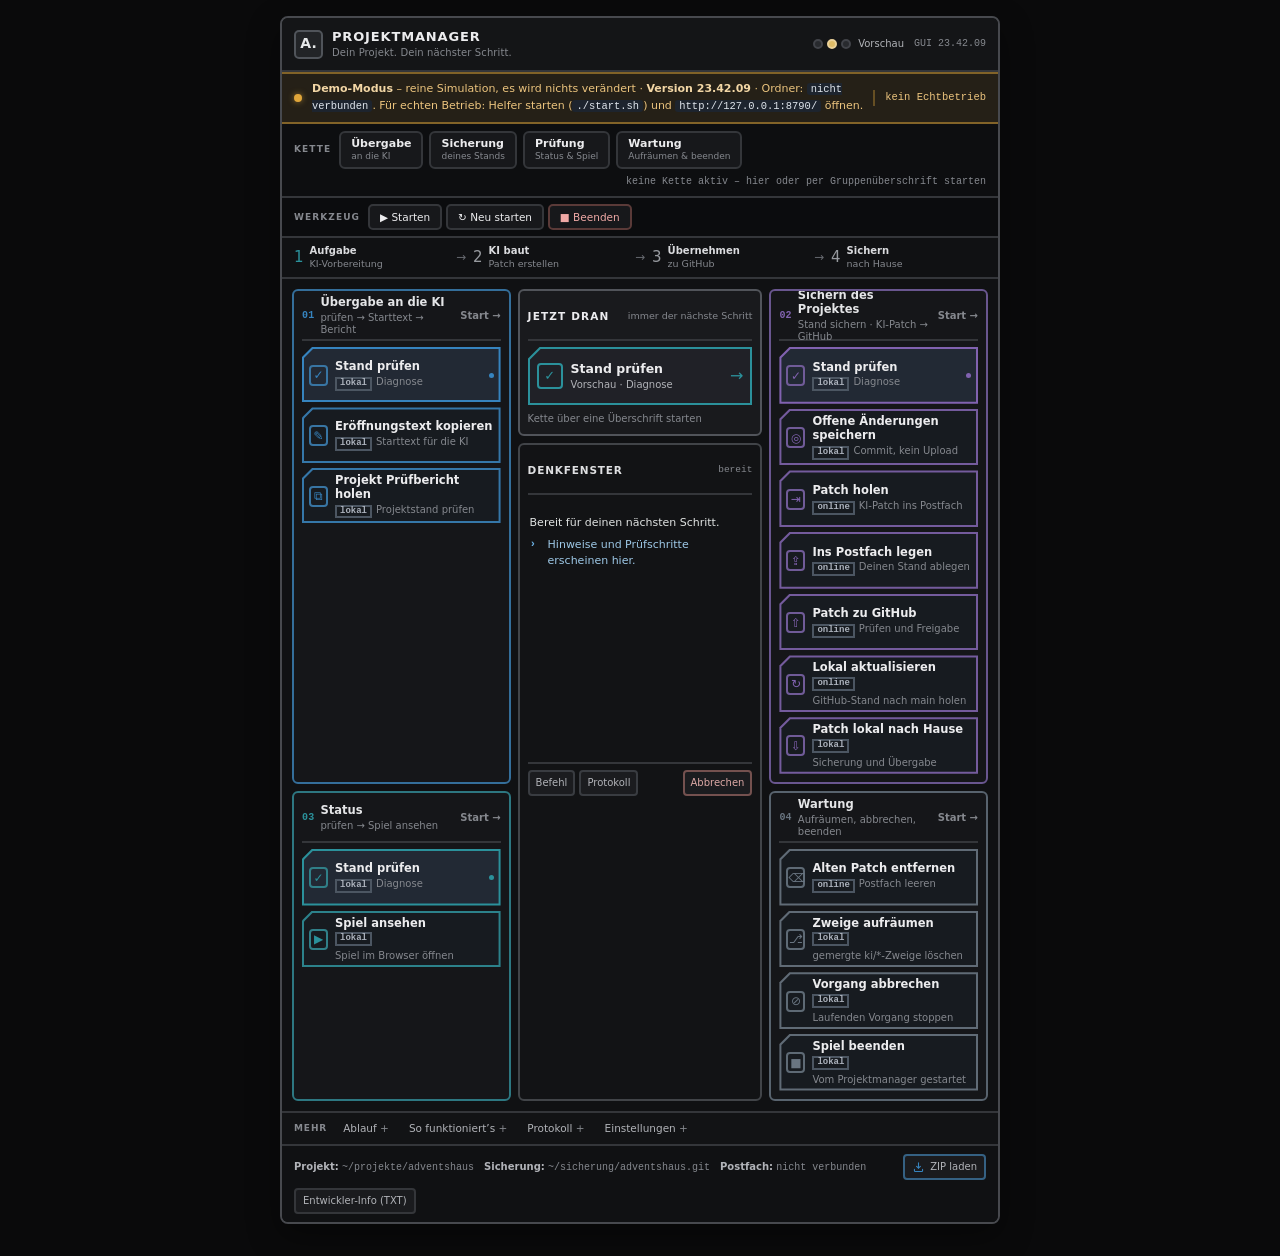
==== commit 7dd9ffce: "Add files via upload" ====
--- a/index.html
+++ b/index.html
@@ -456,14 +456,14 @@
         <span class="lampe gruen" id="lampeGruen"></span>
         <span class="ampel-txt" id="ampelText">Vorschau</span>
       </div>
-      <div class="version" id="versionAnzeige">GUI 23.42.03</div>
+      <div class="version" id="versionAnzeige">GUI 23.42.09</div>
     </div>
   </header>
 
   <!-- Modus-Banner -->
   <div class="banner modus-demo" id="modusBanner">
     <span class="punkt"></span>
-    <span class="btext" id="modusText"><b>Demo-Modus</b> – reine Simulation, es wird nichts verändert · <b>Version 23.42.03</b> · Ordner: <code>nicht verbunden</code>. Für echten Betrieb: Helfer starten (<code>./start.sh</code>) und <code>http://127.0.0.1:8790/</code> öffnen.</span>
+    <span class="btext" id="modusText"><b>Demo-Modus</b> – reine Simulation, es wird nichts verändert · <b>Version 23.42.09</b> · Ordner: <code>nicht verbunden</code>. Für echten Betrieb: Helfer starten (<code>./start.sh</code>) und <code>http://127.0.0.1:8790/</code> öffnen.</span>
     <span class="mono" id="modusVersion">kein Echtbetrieb</span>
   </div>
 
@@ -822,7 +822,7 @@
 echo "Beenden und Neu starten laufen über die Werkzeugleiste in der GUI."
 </script>
 <script type="text/plain" id="src-readme">
-# Projektmanager (Adventshaus) — Version 23.42.03
+# Projektmanager (Adventshaus) — Version 23.42.09
 
 Eigenständiges Projektmanager-Fenster für den KI-Ablauf am Adventshaus.
 Die GUI funktioniert ohne Node-Build und ohne externe CDN-Skripte; der Python-Helfer
@@ -892,9 +892,9 @@
 REPO_URL = "https://github.com/Chihuaua/adventshaus"
 CONFIG = os.path.join(HERE, "einstellungen.json")
 PID_FILE = os.path.join(HERE, "projektmanager.pid")
-HELPER_VERSION = "23.42.03"
-GUI_HINT = "23.42.03"
-HELPER_REVISION = "23.42.03"
+HELPER_VERSION = "23.42.09"
+GUI_HINT = "23.42.09"
+HELPER_REVISION = "23.42.09"
 import io
 import ipaddress
 import shlex
@@ -1180,20 +1180,52 @@
         raise ValueError("Patch-ZIP ist unvollständig.")
     return found["aktuell.patch"], found["aktuell.json"]
 
-def _patch_bereits_auf_main(proj, remote, patch, token):
-    if not remote or _ist_mail_patch(patch):
+def _patch_bereits_auf_main(proj, remote, patch, token, basis=""):
+    """Prüft Übernahme ohne den Arbeitsbaum zu verändern.
+
+    Mail-Patches werden auf ihrer angegebenen Basis in einem Wegwerf-Worktree
+    angewendet. Git-Cherry vergleicht anschließend alle Patch-Kennungen mit main.
+    Nur wenn jeder Commit ein Gegenstück hat, gilt der gesamte Patch als übernommen.
+    """
+    if not remote:
         return False
-    temp = tempfile.TemporaryDirectory(prefix="projektmanager-reverse-test-")
-    added = run(["git", "worktree", "add", "--detach", temp.name, remote], cwd=proj, token=token)
+    mail = _ist_mail_patch(patch)
+    start = remote
+    if mail:
+        start = _commit_full(proj, str(basis or "").strip(), token)
+        if not start or start == remote:
+            return False
+        ancestor = run(["git", "merge-base", "--is-ancestor", start, remote], cwd=proj, token=token)
+        if not ancestor["ok"]:
+            return False
+    temp = tempfile.TemporaryDirectory(prefix="projektmanager-merged-test-")
+    added = run(["git", "worktree", "add", "--detach", temp.name, start], cwd=proj, token=token)
     if not added["ok"]:
         temp.cleanup()
         return False
     try:
+        if mail:
+            applied = run(_git_ident(proj, token) + ["am", "--empty=drop"], cwd=temp.name,
+                          input_text=patch, token=token)
+            if not applied["ok"]:
+                run(["git", "am", "--abort"], cwd=temp.name, token=token)
+                return False
+            head = _commit_full(temp.name, "HEAD", token)
+            if not head or head == start:
+                return False
+            compared = run(["git", "cherry", remote, head, start], cwd=temp.name, token=token)
+            rows = [line.strip() for line in compared["out"].splitlines() if line.strip()]
+            return compared["ok"] and bool(rows) and all(line.startswith("- ") for line in rows)
         check = run(["git", "apply", "--reverse", "--check", "-"], cwd=temp.name, input_text=patch, token=token)
         return check["ok"]
     finally:
         run(["git", "worktree", "remove", "--force", temp.name], cwd=proj, token=token)
         temp.cleanup()
+
+def _patch_bereits_hinweis(remote):
+    return {"ok": True, "info": True, "bereits_uebernommen": True,
+            "out": "Dieser Patch ist bereits in GitHub-main %s enthalten. Keine erneute Anwendung nötig." % remote[:7],
+            "loesung": "Falls der Eintrag noch im Postfach liegt: Alten Patch entfernen. Danach Lokal aktualisieren und Stand prüfen."}
 
 def _patch_meta_fehler(patch, meta):
     if not isinstance(meta, dict):
@@ -1379,6 +1411,29 @@
         result["ueberschreiben"] = True
     return result
 
+def _patch_branch_name(meta, patch):
+    checksum = hashlib.sha256(patch.encode("utf-8")).hexdigest()[:16]
+    title = str(meta.get("titel") or "Arena-Patch").strip()[:200]
+    slug = re.sub(r"[^a-z0-9]+", "-", title.lower()).strip("-")[:24] or "patch"
+    return "ki/" + slug + "-" + checksum[:8]
+
+def _gh_offener_pr(proj, branch, token=""):
+    view = run(["gh", "pr", "view", branch, "--json", "url,state,headRefName"], cwd=proj, token=token, timeout=30)
+    if not view["ok"]:
+        return None
+    try:
+        info = json.loads(view["out"])
+    except Exception:
+        return None
+    if not isinstance(info, dict) or info.get("state") != "OPEN":
+        return None
+    if info.get("headRefName") and info.get("headRefName") != branch:
+        return None
+    url = str(info.get("url") or "").strip()
+    if not re.fullmatch(r"https://[^/\s]+/[^/\s]+/[^/\s]+/pull/\d+", url):
+        return None
+    return url
+
 def _erlaubte_adresse(url, raw_only=False):
     parsed = urllib.parse.urlparse(url)
     host = (parsed.hostname or "").lower()
@@ -1419,6 +1474,11 @@
                 raise
             current = urllib.parse.urljoin(current, location)
     raise ValueError("Zu viele Weiterleitungen.")
+
+def _freier_spiel_port():
+    with socket.socket(socket.AF_INET, socket.SOCK_STREAM) as sock:
+        sock.bind(("127.0.0.1", 0))
+        return sock.getsockname()[1]
 
 def _token_fehlt():
     return {
@@ -1531,8 +1591,10 @@
         error = _patch_meta_fehler(patch, meta)
         if error:
             return {"ok": False, "out": error}
-        _, basis_error = _basis_gleich(meta, proj, token)
+        remote, basis_error = _basis_gleich(meta, proj, token)
         if basis_error:
+            if _patch_bereits_auf_main(proj, remote, patch, token, str(meta.get("basis") or "")):
+                return _patch_bereits_hinweis(remote)
             return basis_error
         return {"ok": True, "out": "Prüfsumme und Basis %s stimmen mit GitHub-main überein." % str(meta["basis"])[:7]}
     except GistRequestError as exc:
@@ -1645,6 +1707,8 @@
         return error
     remote, basis_error = _basis_gleich(meta, proj, token)
     if basis_error:
+        if _patch_bereits_auf_main(proj, remote, patch, token, str(meta.get("basis") or "")):
+            return _patch_bereits_hinweis(remote)
         return basis_error
     mail = _ist_mail_patch(patch)
     if mail:
@@ -1653,13 +1717,18 @@
         error = _plain_patch_probe(proj, remote, patch, token)
     if error:
         return error
-    checksum = hashlib.sha256(patch.encode()).hexdigest()[:16]
+    branch = _patch_branch_name(meta, patch)
     title = str(meta.get("titel") or "Arena-Patch").strip()[:200]
-    slug = re.sub(r"[^a-z0-9]+", "-", title.lower()).strip("-")[:24] or "patch"
-    branch = "ki/" + slug + "-" + checksum[:8]
-    if run(["git", "show-ref", "--verify", "--quiet", "refs/heads/" + branch], cwd=proj, token=token)["ok"]:
-        return {"ok": False, "out": "Lokaler Zweig existiert bereits: " + branch + ". Nichts überschrieben."}
-    if run(["git", "ls-remote", "origin", "refs/heads/" + branch], cwd=proj, token=token)["out"].strip():
+    local_exists = run(["git", "show-ref", "--verify", "--quiet", "refs/heads/" + branch], cwd=proj, token=token)["ok"]
+    remote_exists = bool(run(["git", "ls-remote", "origin", "refs/heads/" + branch], cwd=proj, token=token)["out"].strip())
+    if local_exists or remote_exists:
+        pr_url = _gh_offener_pr(proj, branch, token)
+        if pr_url:
+            return {"ok": True, "info": True, "pr_url": pr_url,
+                    "out": "Vorhandener offener Pull Request erkannt: " + pr_url + ". Keine erneute Anwendung, kein Push.",
+                    "loesung": "Knopf „PR öffnen“ verwenden."}
+        if local_exists:
+            return {"ok": False, "out": "Lokaler Zweig existiert bereits: " + branch + ". Nichts überschrieben."}
         return {"ok": False, "out": "GitHub-Zweig existiert bereits: " + branch + ". Nichts überschrieben."}
     original_branch = run(["git", "symbolic-ref", "--short", "HEAD"], cwd=proj, token=token)["out"].strip()
     created = run(["git", "checkout", "-b", branch, remote], cwd=proj, token=token)
@@ -1710,13 +1779,7 @@
     match = re.search(r"https://\S+?/pull/\d+", pr["out"]) if pr["ok"] else None
     pr_url = match.group(0) if match else ""
     if not pr_url:
-        existing = run(["gh", "pr", "view", branch, "--json", "url,state"], cwd=proj, token=token, timeout=30)
-        try:
-            info = json.loads(existing["out"]) if existing["ok"] else {}
-            if info.get("state") == "OPEN" and re.match(r"^https://", info.get("url", "")):
-                pr_url = info["url"]
-        except Exception:
-            pass
+        pr_url = _gh_offener_pr(proj, branch, token) or ""
     if not pr_url:
         return finish({"ok": False, "branch": branch,
                        "out": "Zweig gepusht, aber kein Pull Request bestätigt. Das ist kein PR-Erfolg.",
@@ -1817,20 +1880,28 @@
     token, sicher, proj = read_token(), CFG["sicherung"], CFG["projekt"]
     if not os.path.isdir(sicher) or not run(["git", "-C", sicher, "rev-parse", "--git-dir"], token=token)["ok"]:
         return {"ok": False, "out": "Sicherung ist kein vorhandenes Git-Repository: " + sicher}
+    remote = _remote_main_full(proj, token)
+    if not remote:
+        return {"ok": False, "out": "GitHub-main nicht bestätigt; Sicherung und Übergabedatei nicht geschrieben."}
     bare = run(["git", "-C", sicher, "rev-parse", "--is-bare-repository"], token=token)["out"].strip() == "true"
+    # Quelle ist die bestätigte GitHub-Referenz des Projekts, nicht ein eventuell lokales Spiegel-origin.
+    source_ref = "refs/remotes/origin/main"
     if bare:
-        updated = run(["git", "-C", sicher, "fetch", "origin", "+refs/heads/main:refs/heads/main"], token=token, timeout=30)
+        updated = run(["git", "-C", sicher, "fetch", proj, "+" + source_ref + ":refs/heads/main"], token=token, timeout=30)
         main_ref = "refs/heads/main"
     else:
-        updated = run(["git", "-C", sicher, "fetch", "origin", "main"], token=token, timeout=30)
+        updated = run(["git", "-C", sicher, "fetch", proj, source_ref], token=token, timeout=30)
         if updated["ok"] and run(["git", "-C", sicher, "status", "--porcelain"], token=token)["out"].strip():
             return {"ok": False, "out": "Sicherung hat offene Änderungen – nichts zurückgesetzt."}
         if updated["ok"]:
-            updated = run(["git", "-C", sicher, "reset", "--hard", "origin/main"], token=token)
-        main_ref = "origin/main"
+            updated = run(["git", "-C", sicher, "reset", "--hard", "FETCH_HEAD"], token=token)
+        main_ref = "HEAD"
     if not updated["ok"]:
         return {"ok": False, "out": "Sicherung nicht aktualisiert: " + git_klar(updated["out"])}
-    main = run(["git", "-C", sicher, "rev-parse", "--short", main_ref], token=token)["out"].strip()
+    backup_full = run(["git", "-C", sicher, "rev-parse", "--verify", main_ref], token=token)["out"].strip()
+    if backup_full != remote:
+        return {"ok": False, "out": "Sicherung folgt nicht GitHub-main; Übergabedatei nicht geschrieben."}
+    main = remote[:7]
     path = os.path.join(proj, "docs", "UEBERGABE.md")
     existing = ""
     if os.path.isfile(path):
@@ -1974,6 +2045,8 @@
     error = _patch_meta_fehler(patch, candidate) or _patch_parse_check(patch, proj, token)
     if error:
         return error if isinstance(error, dict) else {"ok": False, "out": error}
+    if _patch_bereits_auf_main(proj, remote, patch, token, str(meta.get("basis") or "")):
+        return _patch_bereits_hinweis(remote)
     if _ist_mail_patch(patch):
         error = _mail_patch_probe(proj, remote, patch, token)
     else:
@@ -2078,6 +2151,7 @@
     else:
         zeilen.append("GitHub-main: nicht erreichbar; kein verlässlicher Abgleich.")
     patch_ok = True
+    pr_url = ""
     if token:
         try:
             patch, meta = _postfach_meta(_gist_lesen(token))
@@ -2097,18 +2171,29 @@
                                   (len(blocks), len(existing), len(new), ("; neu: " + ", ".join(new)) if new else ""))
                     if missing:
                         zeilen.append("Basisdateien fehlen lokal: " + ", ".join(missing))
-                    _, basis_error = _basis_gleich(meta, proj, token)
+                    detected_pr = _gh_offener_pr(proj, _patch_branch_name(meta, patch), token)
+                    if detected_pr:
+                        pr_url = detected_pr
+                        zeilen.append("Offener Pull Request erkannt: " + pr_url)
+                    remote_main, basis_error = _basis_gleich(meta, proj, token)
                     if basis_error:
-                        zeilen.append(basis_error["out"])
-                        patch_ok = False
+                        if _patch_bereits_auf_main(proj, remote_main, patch, token, str(meta.get("basis") or "")):
+                            hint = _patch_bereits_hinweis(remote_main)
+                            zeilen.append(hint["out"] + " " + hint["loesung"])
+                        else:
+                            zeilen.append(basis_error["out"])
+                            patch_ok = False
                     zeilen.append("Dateiexistenz allein beweist keine Patch-Übernahme; Dafür sind Prüfsumme, Basis und Git-Anwendung zuständig.")
         except GistRequestError as exc:
             zeilen.append("Postfach: " + exc.out)
             patch_ok = False
     else:
         zeilen.append("Kein Token – Postfach nicht gelesen.")
-    return {"ok": patch_ok, "zeilen": zeilen, "offen": len(offene), "github_main": remote[:7],
-            "out": "Projekt-Diagnose fertig – Patch-Inhalt erfasst; Übernahme nicht durch Dateiexistenz bewiesen." if patch_ok else "Projekt-Diagnose fertig – Postfachprüfung erfordert Aufmerksamkeit."}
+    result = {"ok": patch_ok, "zeilen": zeilen, "offen": len(offene), "github_main": remote[:7],
+              "out": "Projekt-Diagnose fertig – Patch-Inhalt erfasst; Übernahme nicht durch Dateiexistenz bewiesen." if patch_ok else "Projekt-Diagnose fertig – Postfachprüfung erfordert Aufmerksamkeit."}
+    if pr_url:
+        result["pr_url"] = pr_url
+    return result
 
 def _sha_varianten(text):
     varianten = set()
@@ -2153,9 +2238,8 @@
         return error
     remote, basis_error = _basis_gleich(meta, proj, token)
     if basis_error:
-        if remote and _patch_bereits_auf_main(proj, remote, patch, token):
-            return {"ok": True, "info": True,
-                    "out": "Patch-Inhalt ist bereits in GitHub-main %s enthalten; nicht erneut eingetragen." % remote[:7]}
+        if _patch_bereits_auf_main(proj, remote, patch, token, str(meta.get("basis") or "")):
+            return _patch_bereits_hinweis(remote)
         return basis_error
     try:
         old_patch, old_meta = _postfach_meta(_gist_lesen(token))
@@ -2212,9 +2296,6 @@
 
 def start_game():
     global GAME_PROC
-    f = find_game()
-    if f["url"]:
-        return {"url": f["url"], "gestartet": False, "out": "Spiel läuft bereits: " + f["url"]}
     proj = CFG["projekt"]
     if not os.path.isdir(proj):
         return {"url": "", "out": "Projekt nicht gefunden: " + proj}
@@ -2222,11 +2303,14 @@
     if not npm:
         return {"url": "", "out": "npm nicht gefunden – Node.js wird für den Spielstart benötigt."}
     if GAME_PROC is not None and GAME_PROC.poll() is None:
-        return {"url": "", "out": "Spielstart läuft bereits – bitte kurz warten."}
+        stopped = stop_game()
+        if not stopped.get("ok"):
+            return {"url": "", "out": "Alter Spielserver konnte nicht beendet werden: " + stopped.get("out", "")}
+    port = _freier_spiel_port()
     try:
         logf = open(GAME_LOG, "w")
         GAME_PROC = subprocess.Popen(
-            [npm, "run", "dev"],
+            [npm, "run", "dev", "--", "--host", "127.0.0.1", "--port", str(port), "--strictPort"],
             cwd=proj,
             stdout=logf,
             stderr=subprocess.STDOUT,
@@ -2234,11 +2318,8 @@
         )
     except Exception as e:
         return {"url": "", "out": "Spielstart fehlgeschlagen: " + str(e)}
-    for _ in range(50):
+    for _ in range(60):
         time.sleep(0.5)
-        f = find_game()
-        if f["url"]:
-            return {"url": f["url"], "gestartet": True, "out": "Spiel gestartet: " + f["url"]}
         if GAME_PROC.poll() is not None:
             tail = ""
             try:
@@ -2247,8 +2328,12 @@
             except Exception:
                 pass
             return {"url": "", "out": "Spielstart endete sofort. " + tail}
-    return {"url": "", "out": "Spiel startet nicht (25 s). Log: " + GAME_LOG}
-
+        probe = _probe(port)
+        title = (probe or {}).get("title", "")
+        if probe and ("Adventshaus" in title or "Luni" in title):
+            url = "http://127.0.0.1:%d/?pm_fresh=%d" % (port, int(time.time()))
+            return {"url": url, "gestartet": True, "out": "Spiel frisch aus dem aktuellen Projektordner gestartet: " + url}
+    return {"url": "", "out": "Spiel startet nicht (30 s). Log: " + GAME_LOG}
 
 def stop_game():
     global GAME_PROC
@@ -3283,7 +3368,7 @@
 - Offline-Regressionstests mit lokalen Repositories und simuliertem gh; keine echten GitHub-Schreibzugriffe.
 
 
-## 23.42.03 — fortlaufende Versionsnummer und geprüfte Übergabe
+## 23.42.09 — fortlaufende Versionsnummer und geprüfte Übergabe
 
 - Aktive Versionierung beginnt bei 23.42.01; weitere Änderungen folgen als 23.42.02, 23.42.03 usw.
 - GUI_VERSION, HELPER_VERSION und GUI_HINT zeigen dieselbe aktive Version.
@@ -3304,6 +3389,50 @@
 - Vor dem Ablegen/Eintragen wird der vorhandene Postfach-Patch bytegenau verglichen.
 - Identischer Patch mit gleicher Basis: Hinweis „liegt bereits im Postfach“, keine Schreibaktion.
 - Anderer Patch: Blockade mit alter/neuer Prüfsumme und Basis statt pauschaler Belegt-Meldung.
+
+
+## 23.42.04 — Eröffnungstext aus KI-START.md
+
+- KI-START.md ist die führende, schlanke Quelle der Projektregeln.
+- Der Eröffnungstext der GUI wird beim Paketbau daraus erzeugt (eine Quelle, keine Doppel-Pflege).
+- Alte Token-im-Chat-Aufforderung entfernt; Besitzer legt Patch-Dateien selbst ins Postfach.
+
+
+## 23.42.05 — Übergabe-Leiste im Spiel entfernt, KI-START geschärft
+
+- Wichtige Regeln der alten Spiel-Übergabe-Leiste in KI-START übernommen (ohne Token im Chat).
+- Spiel-Übergabe-Leiste wird per Spiel-Patch entfernt; Eröffnungstext nur noch im Projektmanager.
+- Niemals npx tsc; check.sh vor/nach der Arbeit; Wii 4:3 und 16:9.
+
+
+## 23.42.06 — bereits gemergte Mail-Patches korrekt erkennen
+
+- Vollständig in main übernommene Mail-Patches werden über Git-Patch-Kennungen erkannt.
+- Import, Übernahme, Basis-Korrektur und Diagnose melden bereits übernommen statt fälschlich Basis korrigieren.
+- Teilweise übernommene Mehr-Commit-Patches bleiben blockiert.
+- Keine automatische Löschung, kein Push und kein Reset; Arbeitsbaum bleibt unberührt.
+
+
+## 23.42.07 — Sicherung folgt GitHub-main, nicht lokalem Spiegel-origin
+
+- act_sichern bestätigt GitHub-main über das Projekt und holt genau diese Referenz in die Sicherung.
+- Ein lokales Spiegel-origin schreibt keine lokalen Hashs mehr in docs/UEBERGABE.md.
+- Ohne bestätigtes GitHub-main werden Sicherung und Übergabedatei nicht geschrieben.
+
+
+## 23.42.08 — Spiel ansehen öffnet keine veraltete Ansicht mehr
+
+- Spiel ansehen startet einen frischen Dev-Server im aktuellen Projektordner auf einem freien Port.
+- Ein vom Projektmanager zuvor gestartetes Spiel wird vorher beendet.
+- Fremde/laufende Server werden nicht mehr automatisch geöffnet; URL enthält Cache-Bruch.
+
+
+## 23.42.09 — vorhandene Pull Requests öffnen
+
+- Helfer erkennt offene Pull Requests zum Patch-Branch über lesendes gh pr view.
+- Patch zu GitHub meldet vorhandene offene PRs statt nur Zweig_existiert und bietet pr_url an.
+- Stand prüfen zeigt einen erkannten offenen PR an; GUI zeigt den Knopf PR öffnen.
+- Keine automatischen Merge-, Close- oder Push-Aktionen durch die PR-Erkennung.
 </script>
 <script id="appScript">
 (function(){
@@ -3312,12 +3441,8 @@
    Adventshaus · Projektmanager: Oberfläche mit Demo- und Echtbetrieb
    ============================================================ */
 
-var GUI_VERSION = "23.42.03";
-var EROEFFNUNG = "Repository: https://github.com/Chihuaua/adventshaus – Stand: main\n" +
-"Lies README.md komplett, besonders „Grundsätze“, „Arbeitsablauf mit KI-Assistenten“ und „Regel 0“. Halte dich daran.\n\n" +
-"Regel 0: Klone den Stand und führe ihn aus – baue ihn nicht nach. Ändere nichts, was ich nicht verlange: keine Texte, Erklärungen, Buttons, Styles oder Größen hinzufügen oder anpassen. Nur die Aufgabe unten.\n\n" +
-"Ablauf: 1) klonen, npm ci, npx tsc --noEmit, npm run build – bestätige, dass es baut. 2) Frag mich nach dem Postfach-Token (ich schicke es in zwei Hälften). 3) Setze die Aufgabe um und zeig sie mir lauffähig. 4) Erst nach meinem „ja“: Patch + Prüfsumme ins Postfach. Ich übernehme per Knopf.\n\n" +
-"Aufgabe: Noch keine. Klone den Stand, zeig ihn mir unverändert, frag nach dem Token – dann sage ich dir, was zu tun ist.";
+var GUI_VERSION = "23.42.09";
+var EROEFFNUNG = "# KI-START – Little Computer Luni · Das Adventshaus\n\n**Die einzige Pflicht-Lektüre für jede KI-Sitzung.** Schlank gehalten; README,\nBerater-Info, Spielkonzept und Merkzettel nur bei Bedarf. Diese Datei ist die führende\nQuelle; der Eröffnungstext der Projektmanager-GUI wird daraus erzeugt.\n\n- **Repo:** https://github.com/Chihuaua/adventshaus\n- **Basis:** neuester Commit auf `main`. Kein Tag, außer ausdrücklich genannt (Tags hinken hinterher).\n- **Eröffnungstext:** nur im Projektmanager („Eröffnungstext kopieren“). Im Spiel gibt es keine Übergabe-Leiste mehr.\n\n## Projekt in einem Satz\nRuhiges Beobachtungsspiel im Stil von *Little Computer People* (1985). Luni lebt in\neinem Haus (4 Ebenen) in Echtzeit (Europe/Berlin). Web ist der Prototyp, **Wii ist das\nEndziel**. Zielbild (Adventskalender, zwei Hunde, Nikolaus/Postbote, Silvester) ist noch\nnicht gebaut.\n\n## Die vier Grundsätze (nicht verhandelbar)\n1. **Zuschauen statt gewinnen** – keine Punkte, Balken, Game Over, Belohnungsschleifen.\n2. **Echtzeit** – echte Uhr/Kalender (Europe/Berlin); Türchen nachholbar, nicht vorziehbar.\n3. **Drei Zielplattformen** – PC-Browser, Handy (Touch), Wii; nichts bauen, was auf der Wii nicht nachbaubar ist.\n4. **Alles handgezeichnet, keine Assets** – prozedural (Canvas 2D, WebAudio); keine Bild-, Font-, Audiodateien im Spiel.\n\n## Plattformregeln\n- Nur Canvas-Primitive in der 960×600-Bühne; kein DOM/HTML-Text/CSS in der Spielwelt.\n- Keine Browser-Spezialitäten in `src/game/` (kein fetch, keine Web-Fonts/Bild-URLs/externen Dienste).\n- Jede Interaktion ohne Maus: Zeiger **und** Durchschalten + Bestätigen; Ziele sind benannte Stationen in `STATIONS`; sichtbarer Fokus-Ring.\n- Fernsehtauglich: Klickziele ≥ 24×24, Schrift ≥ 10 Einheiten, keine Info nur über Hover.\n- **Wii: 4:3 UND 16:9 müssen beide unterstützt werden.** Nichts Wichtiges in den äußeren 10 % links/rechts (4:3-Beschnitt), äußere 5 % frei (Overscan).\n- Speicherung als Schlüssel/Wert (SD-Karten-fähig); Audio nur synthetisch.\n\n## Verbindliche Oberfläche im Spiel (nur diese Elemente)\n- Kopfzeile (`LUNIS HAUS`, Untertitel, `LUNI-STUDIO →`, Tonknopf) · Monitorrahmen (Canvas 8:5, max. 1140 px) · Hintergrund `.bg-room .grid-floor`.\n- **Keine Übergabe-Leiste im Spiel.** Eröffnungstext, Postfach und Freigaben liegen im Projektmanager.\n- **Verboten:** Spielbeschreibung darüber, Steuerungserklärung/Fußzeile darunter, Footer/Credits/Versionszeile, zusätzliche Panels/Karten, neue Komponenten ums Spiel, Änderungen an `.bezel`/`.screen-glass`/`.bg-room`/Canvas-Größe.\n- **Hovertexte im Canvas exakt:** `600 11px \"Space Grotesk\"`, Text `#eef7f2`, Hintergrund `rgba(8,20,26,.88)`, Boxhöhe 20, Radius 5, Innenabstand 8 – nicht vergrößern, nicht durch HTML ersetzen.\n\n## Regel 0 – Nichts Ungefragtes\nKlonen und ausführen, nicht nachbauen. Layout, Texte, Schriftgrößen, Hover-Labels,\nRahmen, Buttons bleiben exakt. Geändert wird nur, was die Aufgabe ausdrücklich verlangt.\nVerbesserungen nur als Frage im Chat, nicht als Tat. Nichts löschen oder umbenennen ohne Auftrag.\n\n## Arbeitsablauf / Postfach\n- **Kein Token im Chat, Screenshot oder Repo.** Kein Token anfordern. Der Besitzer legt die Patch-Dateien selbst ins Postfach. Die KI liefert den Patch als Datei/ZIP.\n- Basis = neuester `main`-Commit, kein Tag.\n- Ablauf: klonen → bauen → zeigen → „ja“ → Patch als Datei/ZIP → Besitzer legt ins Postfach → Knopf → PR-Merge im Browser → Knopf (nachziehen + spiegeln).\n- `main` ist geschützt (PR-Pflicht, keine Force-Pushes); Tags nie verschieben.\n- Nur eine KI gleichzeitig ins Postfach; im Battle-Modus nur die benannte. Kennung KI-A/KI-B, jede Antwort mit Kennung; Umbenennung nur durch ausdrückliche Besitzer-Nachricht. Ist die Kennung unklar, vor Dateiänderungen fragen.\n\n## Vor der Arbeit / Abnahme\n- `git fetch origin && git log --oneline -1 origin/main`\n- `ADVENTS_PROJ=\"$PWD\" bash tools/check.sh | tail -4`\n- **FEHLT** = Funktion weg → echter Fehler, anhalten und melden. **OFFEN** = geplante Aufgabe noch offen → Normalzustand, weiterarbeiten.\n- Hartes Kriterium: **`Fehlt: 0`**. `Offen: 0` nur, wenn die Aufgabe genau diese offenen Punkte erledigt.\n- Nach der Änderung erneut `check.sh | tail -4` und `git diff --stat` zeigen: nur die beauftragten Dateien, keine zusätzlichen.\n- Ist eine Funktion scheinbar weg, zuerst Aufruf und Tageszeit prüfen, bevor sie als fehlend gemeldet wird.\n\n## Prüfen und zeigen\n- `./node_modules/.bin/tsc --noEmit && npm run build` fehlerfrei. **Niemals `npx tsc`.**\n- Dev-Server in der Sandbox-Wurzel starten; `curl -s http://localhost:5173 | grep -o '<title>[^<]*</title>'` erwartet `Little Computer Luni · Das Adventshaus`, nicht `Ready to build`.\n- Laufende Szene zeigen und Klicks im Browser prüfen. Arbeite klein: ein Schritt, eine Prüfung; Antworten/Ausgaben kurz (tail/head), keine kompletten Protokolle.\n- Keine Dateiinhalte zum Abtippen, sondern einen Patch. Bilder aus dem Chat sind Anhänge, keine Projektdateien; nichts davon ins Repository legen.\n\n## Technik-Schutzplanken (dauerhaft)\n- Config nicht ohne Absprache: `package.json`, `package-lock.json`, `tsconfig.json`, `vite.config.ts` (kein `npm install`, kein `npm audit fix`).\n- `resize()`-Fix in `house.ts` nicht anfassen.\n- Entfernte Altlasten nicht zurückholen: Kamin, PDF-Download, `engine.ts`, `Hud.tsx`, `Overlays.tsx`, `TouchControls.tsx`.\n- Spiellogik in `src/game/`, React nur in `src/components/`; `House` weiß nichts von React.\n- Deutsch in Kommentaren, Labels, Commit-Messages.\n- Alle anderen Dateien sind im Rahmen der Aufgabe änderbar.\n\n## Kommunikation mit dem Besitzer\n- Besitzer ist kein Programmierer; keine Code-Lesekenntnisse voraussetzen – Prüfungen sind Befehle mit Zahlen.\n- Nie auf frühere Nachrichten verweisen; alles Nötige steht an Ort und Stelle.\n- Immer Ort (Terminal/Editor/Browser/Schreibtisch) + erwartetes Ergebnis nennen; ein Schritt pro Nachricht bei Überforderung.\n- Vorschau muss aus der Sandbox-Wurzel laufen (nicht Unterordner), sonst zeigt Arena das leere Template.\n\n## Ausdrücklich abgelehnt\nZugangsdaten in Chat/Screenshot/Repo · ungenaue Anweisungen · mehrere parallele Projektordner · Überschreiben großer Dateien durch KI · ungefragte „Verbesserungen“.\n\nAufgabe: Noch keine. Klone den Stand, zeig ihn mir unverändert – dann sage ich dir, was zu tun ist.";
 
 function versionsVergleich(a,b){
   var links=String(a||"").split("."),rechts=String(b||"").split(".");
@@ -3417,8 +3542,8 @@
   spiel:{
     label:"Spiel ansehen", sym:"▶", art:"write", mark:"lokal", gruppe:"03",
     sub:"Spiel im Browser öffnen",
-    tip:"Sucht den laufenden Spiel-Server und öffnet ihn im Browser (startet ihn bei Bedarf selbst).",
-    vorschau:"Suche den laufenden Dev-Server (Ports 5173–5200 u. a.) und öffne die Adresse im Browser.\nDer Projektmanager startet den Server bei Bedarf selbst."
+    tip:"Startet das Spiel frisch aus dem aktuellen Projektordner und öffnet es; fremde oder alte Server werden nicht geöffnet.",
+    vorschau:"Beendet ein vom Projektmanager gestartetes Spiel und startet einen frischen Dev-Server auf einem freien Port.\nDie Adresse wird mit Cache-Bruch geöffnet; fremde Server werden nicht geöffnet."
   },
   zweige:{
     label:"Zweige aufräumen", sym:"⎇", art:"write", mark:"lokal", gruppe:"04",
@@ -3519,8 +3644,8 @@
     ["aktuell.json entfernt","ok"]
   ],
   spiel:[
-    ["Suche Port 5173 … 5174 … 3000 …","info"],
-    ["Dev-Server gefunden: http://localhost:5173","ok"]
+    ["Starte frischen Dev-Server im aktuellen Projektordner …","info"],
+    ["Frischer Dev-Server bereit; Adresse wird geöffnet","ok"]
   ],
   spielstop:[
     ["Prüfe, ob der Projektmanager das Spiel gestartet hat …","info"],
@@ -3931,6 +4056,12 @@
   var ov = $("#btnOverwrite");
   if (ov) ov.classList.add("hidden");
 }
+function prLinkZeigen(url){
+  var a=$("#solveLink");
+  if (!url || !/^https:\/\/[^/\s]+\/[^/\s]+\/[^/\s]+\/pull\/\d+$/.test(url)){ a.classList.add("hidden"); return false; }
+  a.href=url; a.textContent="PR öffnen"; a.title="Pull Request im Browser öffnen"; a.target="_blank"; a.rel="noopener"; a.classList.remove("hidden"); return true;
+}
+
 function echtenBericht(id,j){
   var l=["Projektmanager – Prüfbericht","Zeit: "+new Date().toLocaleString("de-DE"),"Modus: Echtbetrieb · GUI "+GUI_VERSION+" · Helfer "+(ZUSTAND.helperVersion || "?")];
   if (id==="pruefbericht"){
@@ -4003,10 +4134,10 @@
       denkZeile(fenster?"Spiel-Adresse geöffnet: "+j.url:"Browser hat das neue Fenster blockiert. Adresse: "+j.url,fenster?"ok":"warn");
       if (!fenster) showSolution(j.url,"Spiel öffnen");
     }
-    if (id==="zugit" && j.pr_url){
-      showSolution(j.pr_url,"Pull Request öffnen");
+    var prBereit = j.pr_url ? prLinkZeigen(j.pr_url) : false;
+    if (id==="zugit" && prBereit){
       var prFenster=window.open(j.pr_url,"_blank");
-      if (!prFenster) denkZeile("PR nicht automatisch geöffnet – Knopf „Pull Request öffnen“ verwenden.","warn");
+      if (!prFenster) denkZeile("PR nicht automatisch geöffnet – Knopf „PR öffnen“ verwenden.","warn");
     }
     denkAktuell(j.out || (erfolg?a.label+" abgeschlossen.":a.label+" fehlgeschlagen."));
     denkStatus(erfolg?"fertig":"Fehler",false);
@@ -4031,9 +4162,10 @@
   denkAktuell("Prüfe Prüfsumme und korrigiere die Basis …");
   try{
     var r=await fetch("/api/basis-korrigieren",{method:"POST",headers:apiHeaders()}),j=await r.json();
-    denkZeile(j.out || "Unbekannte Antwort.",j.ok?"ok":"err");
+    denkZeile(j.out || "Unbekannte Antwort.",j.info?"info":j.ok?"ok":"err");
     denkAktuell(j.out || "Basis-Korrektur beendet.");
-    if (j.ok){ ZUSTAND.override="zugit"; aktualisiereGrossenKnopf(); setAmpel("gruen","Basis korrigiert"); }
+    if (j.ok && j.bereits_uebernommen){ ZUSTAND.override=null; hideSolution(); aktualisiereGrossenKnopf(); setAmpel("gelb","bereits übernommen"); }
+    else if (j.ok){ ZUSTAND.override="zugit"; aktualisiereGrossenKnopf(); setAmpel("gruen","Basis korrigiert"); }
     else setAmpel("rot","Fehler");
   }catch(e){ denkZeile("Basis korrigieren fehlgeschlagen: "+e.message,"err"); }
 }
